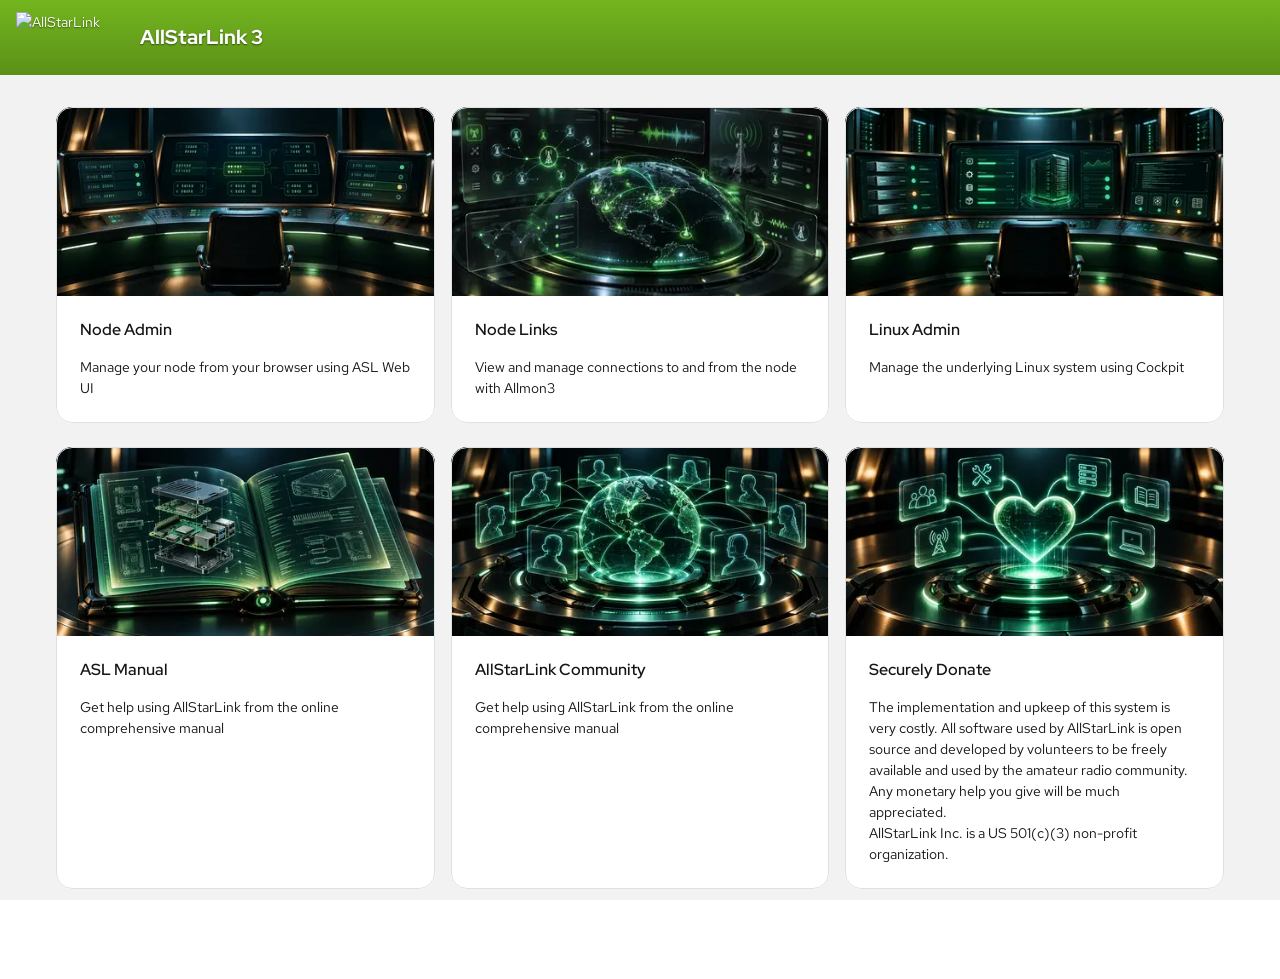
==== src/web/index.html @ 35d58beb "new landing page" ====
<!doctype html>
<html lang="en">
  <head>
    <meta charset="utf-8">
    <meta name="viewport" content="width=device-width, initial-scale=1">
    <meta name="description" content="">
    <meta name="author" content="AllStarLink Inc.">
    <title>AllStarLink Dashboard</title>
    <link href="css/patternfly.css" rel="stylesheet">
    <link href="css/asl.css" rel="stylesheet">
    <link rel="icon" type="image/x-icon" href="img/allstar-logo-small.png">
    <script src="js/theme.js"></script>
  </head>
  <body>
    <header class="asl-masthead">
      <img src="img/allstar-logo-small.png" alt="AllStarLink" width="129" height="60">
      <h1 class="asl-masthead-title">AllStarLink 3</h1>
    </header>

    <main class="asl-main">
      <div class="pf-v6-l-gallery pf-m-gutter asl-gallery">
        <a id="aslwebui-link" href="#ASLWEBUI" class="pf-v6-c-card asl-link-card">
          <img class="asl-card-img" src="img/admin-panel.webp" alt="">
          <div class="pf-v6-c-card__title">
            <h2 class="pf-v6-c-card__title-text">Node Admin</h2>
          </div>
          <div class="pf-v6-c-card__body">Manage your node from your browser using ASL Web UI</div>
        </a>

        <a id="allmon3-link" href="#ALLMON3" class="pf-v6-c-card asl-link-card">
          <img class="asl-card-img" src="img/allmon-panel.webp" alt="">
          <div class="pf-v6-c-card__title">
            <h2 class="pf-v6-c-card__title-text">Node Links</h2>
          </div>
          <div class="pf-v6-c-card__body">View and manage connections to and from the node with Allmon3</div>
        </a>

        <a id="cockpit-link" href="#COCKPIT" target="_blank" class="pf-v6-c-card asl-link-card">
          <img class="asl-card-img" src="img/cockpit-panel.webp" alt="">
          <div class="pf-v6-c-card__title">
            <h2 class="pf-v6-c-card__title-text">Linux Admin</h2>
          </div>
          <div class="pf-v6-c-card__body">Manage the underlying Linux system using Cockpit</div>
        </a>
      </div>

      <div class="pf-v6-l-gallery pf-m-gutter asl-gallery">

        <a href="https://allstarlink.github.io" target="_blank" class="pf-v6-c-card asl-link-card">
          <img class="asl-card-img" src="img/manual-panel.webp" alt="">
          <div class="pf-v6-c-card__title">
            <h2 class="pf-v6-c-card__title-text">ASL Manual</h2>
          </div>
          <div class="pf-v6-c-card__body">Get help using AllStarLink from the online comprehensive manual</div>
        </a>

        <a href="https://community.allstarlink.org" target="_blank" class="pf-v6-c-card asl-link-card">
          <img class="asl-card-img" src="img/community-panel.webp" alt="">
          <div class="pf-v6-c-card__title">
            <h2 class="pf-v6-c-card__title-text">AllStarLink Community</h2>
          </div>
          <div class="pf-v6-c-card__body">Get help using AllStarLink from the online comprehensive manual</div>
        </a>
  
        <a href="https://allstarlink.org/donate/" target="_blank" class="pf-v6-c-card asl-link-card">
          <img class="asl-card-img" src="img/donate-panel.webp" alt="">
          <div class="pf-v6-c-card__title">
            <h2 class="pf-v6-c-card__title-text">Securely Donate</h2>
          </div>
          <div class="pf-v6-c-card__body">
		   <p>The implementation and upkeep of this system is very costly.
              All software used by AllStarLink is open source and developed by volunteers to be freely
              available and used by the amateur radio community. Any monetary help you give will be
              much appreciated.</p>
            <p>AllStarLink Inc. is a US 501(c)(3) non-profit organization.</p>
          </div>
        </a>
 
      </div>
    </main>

    <footer class="asl-footer">
      <p>AllStarLink 3 Appliance - All source code is available under terms
        of various open source licenses including the GPL, AGPLv3, and BSD licenses.</p>
    </footer>

    <script src="js/index.js"></script>
  </body>
</html>
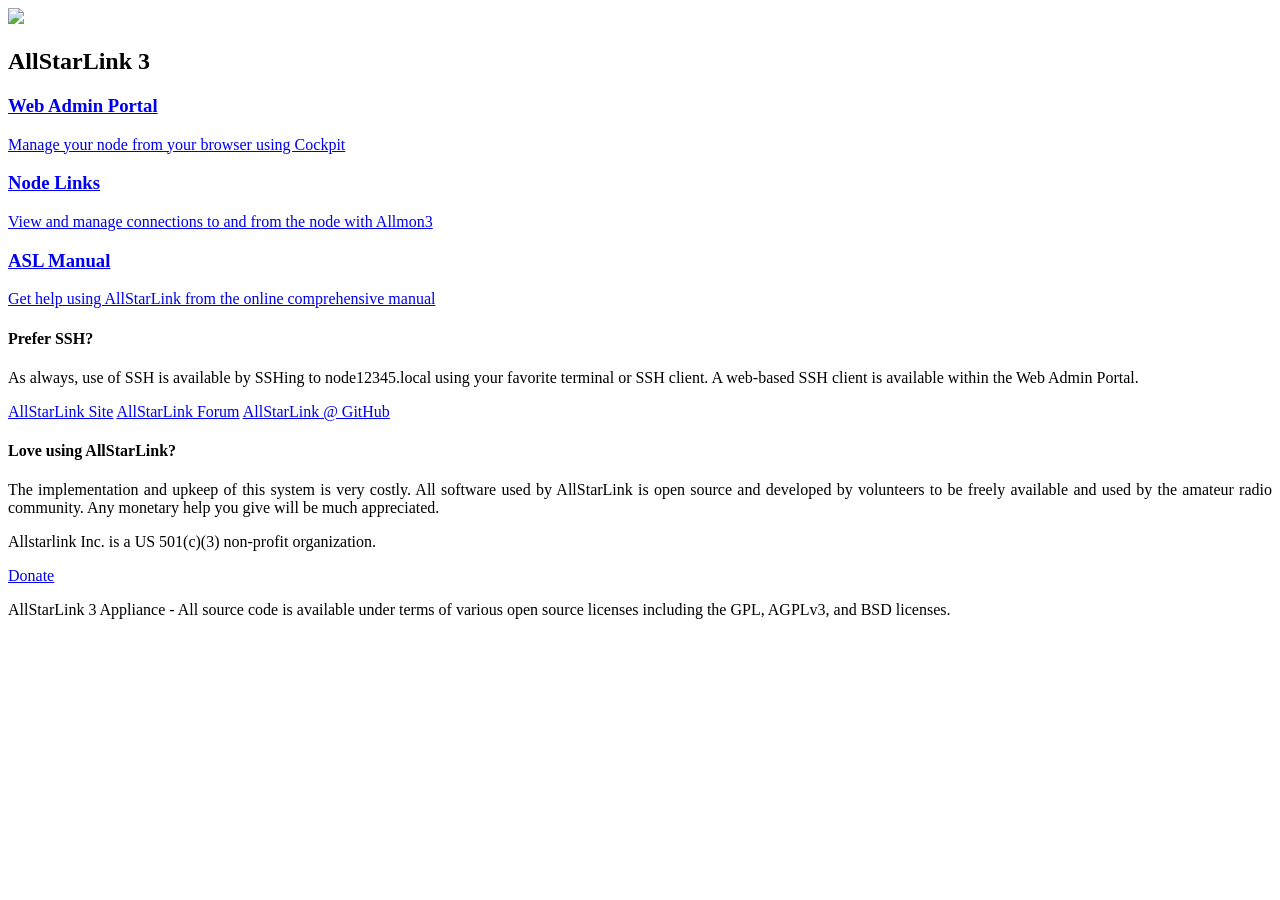
==== commit 451c5d9e: "Donate" ====
--- a/src/web/index.html
+++ b/src/web/index.html
@@ -1,89 +1,103 @@
 <!doctype html>
-<html lang="en">
+<html lang="en" class="h-100" data-bs-theme="auto">
   <head>
     <meta charset="utf-8">
     <meta name="viewport" content="width=device-width, initial-scale=1">
     <meta name="description" content="">
     <meta name="author" content="AllStarLink Inc.">
     <title>AllStarLink Dashboard</title>
-    <link href="css/patternfly.css" rel="stylesheet">
-    <link href="css/asl.css" rel="stylesheet">
+    <link href="css/bootstrap.min.css" rel="stylesheet">
+    <link href="css/cover.css" rel="stylesheet">
     <link rel="icon" type="image/x-icon" href="img/allstar-logo-small.png">
-    <script src="js/theme.js"></script>
   </head>
-  <body>
-    <header class="asl-masthead">
-      <img src="img/allstar-logo-small.png" alt="AllStarLink" width="129" height="60">
-      <h1 class="asl-masthead-title">AllStarLink 3</h1>
+  <body class="h-100 text-center text-bg-dark">
+    <header>
+      <div class="container-fluid text-center py-3">
+        <div class="row justify-content-between">
+          <div class="col-4 header-col-contents"><img src="img/allstar-logo-small.png"></div>
+          <div class="col-4 header-col-contents"><h2>AllStarLink 3</h2></div>
+        </div>
+        
+      </div>
     </header>
-
-    <main class="asl-main">
-      <div class="pf-v6-l-gallery pf-m-gutter asl-gallery">
-        <a id="aslwebui-link" href="#ASLWEBUI" class="pf-v6-c-card asl-link-card">
-          <img class="asl-card-img" src="img/admin-panel.webp" alt="">
-          <div class="pf-v6-c-card__title">
-            <h2 class="pf-v6-c-card__title-text">Node Admin</h2>
+    <main class="px-3">
+      <div class="container px-4 py-5" id="custom-cards">
+        <div class="row row-cols-1 row-cols-lg-3 align-items-stretch g-4 py-5">
+             <!-- Left Card-->
+              <div class="col">
+                <a id="cockpit-link" href="#COCKPIT" class="link-underline link-underline-opacity-0">
+                <div class="card card-cover h-100 overflow-hidden text-bg-dark rounded-4 shadow-lg"
+                    style="background-image: url('img/cockpit.jpg');">
+                  <div class="d-flex flex-column h-100 p-5 pb-3 text-white text-shadow-1">
+                    <h3 class="pt-5 mt-5 mb-4 display-6 lh-1 fw-bold">Web Admin Portal</h3>
+                    Manage your node from your browser using Cockpit
+                  </div>
+                </div>
+                </a>
+              </div>
+      
+              <!-- Center Card-->
+              <div class="col">
+                <a id="allmon3-link" href="#ALLMON3" class="link-underline link-underline-opacity-0">
+                <div class="card card-cover h-100 overflow-hidden text-bg-dark rounded-4 shadow-lg"
+                    style="background-image: url('img/allmon3.jpg');">
+                  <div class="d-flex flex-column h-100 p-5 pb-3 text-white text-shadow-1">
+                    <h3 class="pt-5 mt-5 mb-4 display-6 lh-1 fw-bold">Node Links</h3>
+                    <p>View and manage connections to and from the node with Allmon3</p>
+                  </div>
+                </div>
+                </a>
+              </div>
+              
+              <!-- Right Card -->
+              <div class="col">
+                <a href="https://allstarlink.github.io" class="link-underline link-underline-opacity-0" target="_blank">
+                <div class="card card-cover h-100 overflow-hidden text-bg-dark rounded-4 shadow-lg"
+                  style="background-image: url('img/manual.jpg');">
+                  <div class="d-flex flex-column h-100 p-5 pb-3 text-shadow-1">
+                    <h3 class="pt-5 mt-5 mb-4 display-6 lh-1 fw-bold">ASL Manual</h3>
+                    <p>Get help using AllStarLink from the online comprehensive manual</p>
+                  </div>
+                </div>
+                </a>
+              </div>
+        </div>
+        <div class="row row-cols-1 row-cols-lg-3 align-items-stretch g-4 py-1">
+          <div class="col-4">
+            <h4>Prefer SSH?</h3>
+            <p style="text-align: justify;">As always, use of SSH is available by SSHing to <span id="node-host">node12345.local</span> using your
+            favorite terminal or SSH client. A web-based SSH client is available within
+            the Web Admin Portal.</p>
           </div>
-          <div class="pf-v6-c-card__body">Manage your node from your browser using ASL Web UI</div>
-        </a>
-
-        <a id="allmon3-link" href="#ALLMON3" class="pf-v6-c-card asl-link-card">
-          <img class="asl-card-img" src="img/allmon-panel.webp" alt="">
-          <div class="pf-v6-c-card__title">
-            <h2 class="pf-v6-c-card__title-text">Node Links</h2>
+          <div class="col-4">
+            <div class="d-grid gap-2 mx-auto">
+              <a href="https://allstarlink.org" class="btn btn-light" role="button" target="_blank">AllStarLink Site</a>
+              <a href="https://community.allstarlink.org" class="btn btn-light" role="button" target="_blank">AllStarLink Forum</a>
+              <a href="https://github.com/AllStarLink" class="btn btn-light" role="button" target="_blank">AllStarLink @ GitHub</a>
+            </div>
           </div>
-          <div class="pf-v6-c-card__body">View and manage connections to and from the node with Allmon3</div>
-        </a>
-
-        <a id="cockpit-link" href="#COCKPIT" target="_blank" class="pf-v6-c-card asl-link-card">
-          <img class="asl-card-img" src="img/cockpit-panel.webp" alt="">
-          <div class="pf-v6-c-card__title">
-            <h2 class="pf-v6-c-card__title-text">Linux Admin</h2>
-          </div>
-          <div class="pf-v6-c-card__body">Manage the underlying Linux system using Cockpit</div>
-        </a>
-      </div>
-
-      <div class="pf-v6-l-gallery pf-m-gutter asl-gallery">
-
-        <a href="https://allstarlink.github.io" target="_blank" class="pf-v6-c-card asl-link-card">
-          <img class="asl-card-img" src="img/manual-panel.webp" alt="">
-          <div class="pf-v6-c-card__title">
-            <h2 class="pf-v6-c-card__title-text">ASL Manual</h2>
-          </div>
-          <div class="pf-v6-c-card__body">Get help using AllStarLink from the online comprehensive manual</div>
-        </a>
-
-        <a href="https://community.allstarlink.org" target="_blank" class="pf-v6-c-card asl-link-card">
-          <img class="asl-card-img" src="img/community-panel.webp" alt="">
-          <div class="pf-v6-c-card__title">
-            <h2 class="pf-v6-c-card__title-text">AllStarLink Community</h2>
-          </div>
-          <div class="pf-v6-c-card__body">Get help using AllStarLink from the online comprehensive manual</div>
-        </a>
-  
-        <a href="https://allstarlink.org/donate/" target="_blank" class="pf-v6-c-card asl-link-card">
-          <img class="asl-card-img" src="img/donate-panel.webp" alt="">
-          <div class="pf-v6-c-card__title">
-            <h2 class="pf-v6-c-card__title-text">Securely Donate</h2>
-          </div>
-          <div class="pf-v6-c-card__body">
-		   <p>The implementation and upkeep of this system is very costly.
+          <div class="col-4">
+            <h4>Love using AllStarLink?</h3>
+            <p style="text-align: justify;">The implementation and upkeep of this system is very costly.
               All software used by AllStarLink is open source and developed by volunteers to be freely
               available and used by the amateur radio community. Any monetary help you give will be
               much appreciated.</p>
-            <p>AllStarLink Inc. is a US 501(c)(3) non-profit organization.</p>
+            <p>Allstarlink Inc. is a US 501(c)(3) non-profit organization.</p>
+              <a href="https://donorbox.org/allstarlink-donations?amount=24&default_interval=a&utm_campaign=donate_4&utm_source=asl" target="_blank"
+                class="btn btn-light" role="button">Donate</a>
+            </a>
           </div>
-        </a>
- 
+        </div>
       </div>
     </main>
 
-    <footer class="asl-footer">
-      <p>AllStarLink 3 Appliance - All source code is available under terms
+    <footer class="mt-auto text-white-50">
+      <p>AllStarLink 3 Appliance - All source code is available under terms 
         of various open source licenses including the GPL, AGPLv3, and BSD licenses.</p>
     </footer>
-
-    <script src="js/index.js"></script>
+ 
+     <script src="js/bootstrap.min.js"></script>
+     <script src="js/index.js"></script>
   </body>
 </html>
+
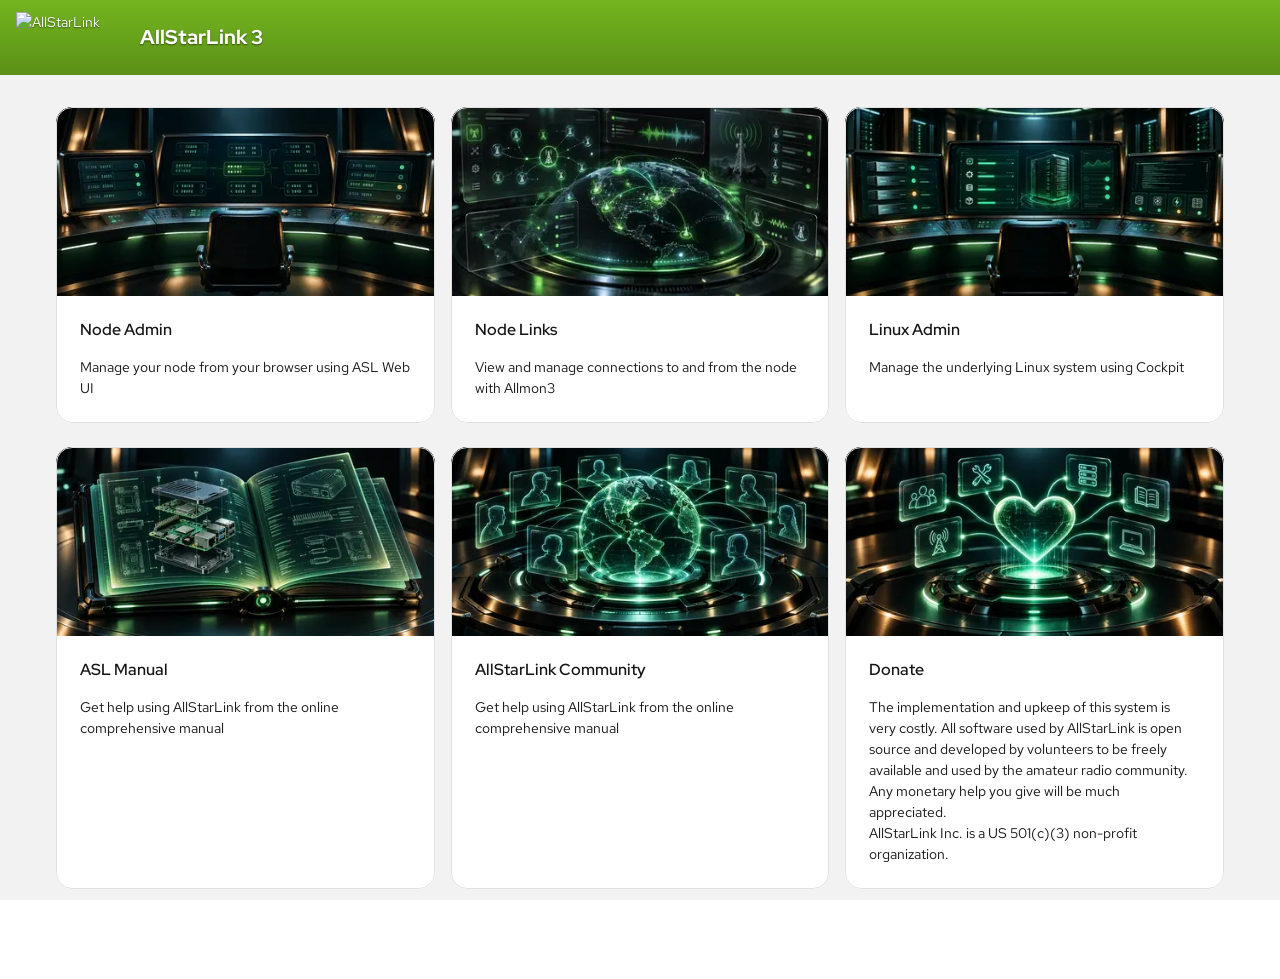
==== commit a2863dd2: "Securely Donate -> Donate" ====
--- a/src/web/index.html
+++ b/src/web/index.html
@@ -1,103 +1,89 @@
 <!doctype html>
-<html lang="en" class="h-100" data-bs-theme="auto">
+<html lang="en">
   <head>
     <meta charset="utf-8">
     <meta name="viewport" content="width=device-width, initial-scale=1">
     <meta name="description" content="">
     <meta name="author" content="AllStarLink Inc.">
     <title>AllStarLink Dashboard</title>
-    <link href="css/bootstrap.min.css" rel="stylesheet">
-    <link href="css/cover.css" rel="stylesheet">
+    <link href="css/patternfly.css" rel="stylesheet">
+    <link href="css/asl.css" rel="stylesheet">
     <link rel="icon" type="image/x-icon" href="img/allstar-logo-small.png">
+    <script src="js/theme.js"></script>
   </head>
-  <body class="h-100 text-center text-bg-dark">
-    <header>
-      <div class="container-fluid text-center py-3">
-        <div class="row justify-content-between">
-          <div class="col-4 header-col-contents"><img src="img/allstar-logo-small.png"></div>
-          <div class="col-4 header-col-contents"><h2>AllStarLink 3</h2></div>
-        </div>
-        
+  <body>
+    <header class="asl-masthead">
+      <img src="img/allstar-logo-small.png" alt="AllStarLink" width="129" height="60">
+      <h1 class="asl-masthead-title">AllStarLink 3</h1>
+    </header>
+
+    <main class="asl-main">
+      <div class="pf-v6-l-gallery pf-m-gutter asl-gallery">
+        <a id="aslwebui-link" href="#ASLWEBUI" class="pf-v6-c-card asl-link-card">
+          <img class="asl-card-img" src="img/admin-panel.webp" alt="">
+          <div class="pf-v6-c-card__title">
+            <h2 class="pf-v6-c-card__title-text">Node Admin</h2>
+          </div>
+          <div class="pf-v6-c-card__body">Manage your node from your browser using ASL Web UI</div>
+        </a>
+
+        <a id="allmon3-link" href="#ALLMON3" class="pf-v6-c-card asl-link-card">
+          <img class="asl-card-img" src="img/allmon-panel.webp" alt="">
+          <div class="pf-v6-c-card__title">
+            <h2 class="pf-v6-c-card__title-text">Node Links</h2>
+          </div>
+          <div class="pf-v6-c-card__body">View and manage connections to and from the node with Allmon3</div>
+        </a>
+
+        <a id="cockpit-link" href="#COCKPIT" target="_blank" class="pf-v6-c-card asl-link-card">
+          <img class="asl-card-img" src="img/cockpit-panel.webp" alt="">
+          <div class="pf-v6-c-card__title">
+            <h2 class="pf-v6-c-card__title-text">Linux Admin</h2>
+          </div>
+          <div class="pf-v6-c-card__body">Manage the underlying Linux system using Cockpit</div>
+        </a>
       </div>
-    </header>
-    <main class="px-3">
-      <div class="container px-4 py-5" id="custom-cards">
-        <div class="row row-cols-1 row-cols-lg-3 align-items-stretch g-4 py-5">
-             <!-- Left Card-->
-              <div class="col">
-                <a id="cockpit-link" href="#COCKPIT" class="link-underline link-underline-opacity-0">
-                <div class="card card-cover h-100 overflow-hidden text-bg-dark rounded-4 shadow-lg"
-                    style="background-image: url('img/cockpit.jpg');">
-                  <div class="d-flex flex-column h-100 p-5 pb-3 text-white text-shadow-1">
-                    <h3 class="pt-5 mt-5 mb-4 display-6 lh-1 fw-bold">Web Admin Portal</h3>
-                    Manage your node from your browser using Cockpit
-                  </div>
-                </div>
-                </a>
-              </div>
-      
-              <!-- Center Card-->
-              <div class="col">
-                <a id="allmon3-link" href="#ALLMON3" class="link-underline link-underline-opacity-0">
-                <div class="card card-cover h-100 overflow-hidden text-bg-dark rounded-4 shadow-lg"
-                    style="background-image: url('img/allmon3.jpg');">
-                  <div class="d-flex flex-column h-100 p-5 pb-3 text-white text-shadow-1">
-                    <h3 class="pt-5 mt-5 mb-4 display-6 lh-1 fw-bold">Node Links</h3>
-                    <p>View and manage connections to and from the node with Allmon3</p>
-                  </div>
-                </div>
-                </a>
-              </div>
-              
-              <!-- Right Card -->
-              <div class="col">
-                <a href="https://allstarlink.github.io" class="link-underline link-underline-opacity-0" target="_blank">
-                <div class="card card-cover h-100 overflow-hidden text-bg-dark rounded-4 shadow-lg"
-                  style="background-image: url('img/manual.jpg');">
-                  <div class="d-flex flex-column h-100 p-5 pb-3 text-shadow-1">
-                    <h3 class="pt-5 mt-5 mb-4 display-6 lh-1 fw-bold">ASL Manual</h3>
-                    <p>Get help using AllStarLink from the online comprehensive manual</p>
-                  </div>
-                </div>
-                </a>
-              </div>
-        </div>
-        <div class="row row-cols-1 row-cols-lg-3 align-items-stretch g-4 py-1">
-          <div class="col-4">
-            <h4>Prefer SSH?</h3>
-            <p style="text-align: justify;">As always, use of SSH is available by SSHing to <span id="node-host">node12345.local</span> using your
-            favorite terminal or SSH client. A web-based SSH client is available within
-            the Web Admin Portal.</p>
+
+      <div class="pf-v6-l-gallery pf-m-gutter asl-gallery">
+
+        <a href="https://allstarlink.github.io" target="_blank" class="pf-v6-c-card asl-link-card">
+          <img class="asl-card-img" src="img/manual-panel.webp" alt="">
+          <div class="pf-v6-c-card__title">
+            <h2 class="pf-v6-c-card__title-text">ASL Manual</h2>
           </div>
-          <div class="col-4">
-            <div class="d-grid gap-2 mx-auto">
-              <a href="https://allstarlink.org" class="btn btn-light" role="button" target="_blank">AllStarLink Site</a>
-              <a href="https://community.allstarlink.org" class="btn btn-light" role="button" target="_blank">AllStarLink Forum</a>
-              <a href="https://github.com/AllStarLink" class="btn btn-light" role="button" target="_blank">AllStarLink @ GitHub</a>
-            </div>
+          <div class="pf-v6-c-card__body">Get help using AllStarLink from the online comprehensive manual</div>
+        </a>
+
+        <a href="https://community.allstarlink.org" target="_blank" class="pf-v6-c-card asl-link-card">
+          <img class="asl-card-img" src="img/community-panel.webp" alt="">
+          <div class="pf-v6-c-card__title">
+            <h2 class="pf-v6-c-card__title-text">AllStarLink Community</h2>
           </div>
-          <div class="col-4">
-            <h4>Love using AllStarLink?</h3>
-            <p style="text-align: justify;">The implementation and upkeep of this system is very costly.
+          <div class="pf-v6-c-card__body">Get help using AllStarLink from the online comprehensive manual</div>
+        </a>
+  
+        <a href="https://allstarlink.org/donate/" target="_blank" class="pf-v6-c-card asl-link-card">
+          <img class="asl-card-img" src="img/donate-panel.webp" alt="">
+          <div class="pf-v6-c-card__title">
+            <h2 class="pf-v6-c-card__title-text">Donate</h2>
+          </div>
+          <div class="pf-v6-c-card__body">
+		   <p>The implementation and upkeep of this system is very costly.
               All software used by AllStarLink is open source and developed by volunteers to be freely
               available and used by the amateur radio community. Any monetary help you give will be
               much appreciated.</p>
-            <p>Allstarlink Inc. is a US 501(c)(3) non-profit organization.</p>
-              <a href="https://donorbox.org/allstarlink-donations?amount=24&default_interval=a&utm_campaign=donate_4&utm_source=asl" target="_blank"
-                class="btn btn-light" role="button">Donate</a>
-            </a>
+            <p>AllStarLink Inc. is a US 501(c)(3) non-profit organization.</p>
           </div>
-        </div>
+        </a>
+ 
       </div>
     </main>
 
-    <footer class="mt-auto text-white-50">
-      <p>AllStarLink 3 Appliance - All source code is available under terms 
+    <footer class="asl-footer">
+      <p>AllStarLink 3 Appliance - All source code is available under terms
         of various open source licenses including the GPL, AGPLv3, and BSD licenses.</p>
     </footer>
- 
-     <script src="js/bootstrap.min.js"></script>
-     <script src="js/index.js"></script>
+
+    <script src="js/index.js"></script>
   </body>
 </html>
-
--- a/src/web/css/patternfly.css
+++ b/src/web/css/patternfly.css
@@ -0,0 +1,5829 @@
+/*
+ * PatternFly 6 (@patternfly/react-core 6.6.2 / @patternfly/react-styles 6.6.1),
+ * the same release asl-web-ui is built with. https://www.patternfly.org/
+ * Copyright 2019 Red Hat, Inc. MIT License.
+ *
+ * Concatenation of dist/styles/base.css and the Card, Button, Content, Title
+ * and Gallery stylesheets. Font URLs point at ../fonts/; the Red Hat Mono and
+ * pficon @font-face rules are dropped because this site doesn't ship them.
+ */
+:where(html,
+body,
+p,
+ol,
+ul,
+li,
+dl,
+dt,
+dd,
+blockquote,
+figure,
+fieldset,
+legend,
+textarea,
+pre,
+iframe,
+hr,
+h1,
+h2,
+h3,
+h4,
+h5,
+h6) {
+  padding: 0;
+  margin: 0;
+}
+
+*,
+*::before,
+*::after {
+  box-sizing: border-box;
+  scrollbar-color: var(--pf-t--global--border--color--default) transparent;
+}
+
+*::-webkit-scrollbar-thumb {
+  background-color: var(--pf-t--global--border--color--default);
+  border-radius: var(--pf-t--global--spacer--xs);
+}
+
+*::-webkit-scrollbar-track {
+  background-color: transparent;
+}
+
+*::-webkit-scrollbar {
+  max-width: var(--pf-t--global--spacer--sm);
+  max-height: var(--pf-t--global--spacer--sm);
+}
+
+:where(html) {
+  background-image: var(--pf-t--global--background--image--default);
+  background-repeat: no-repeat;
+  background-attachment: fixed;
+  background-position: center;
+  background-size: cover;
+}
+
+:where(html,
+body) {
+  height: 100%;
+}
+
+:where(body) {
+  font-family: var(--pf-t--global--font--family--body);
+  font-size: var(--pf-t--global--font--size--body--default);
+  font-weight: var(--pf-t--global--font--weight--body--default);
+  line-height: var(--pf-t--global--font--line-height--body);
+  color: var(--pf-t--global--text--color--regular);
+}
+
+:where(h1,
+h2,
+h3,
+h4,
+h5,
+h6) {
+  font-size: 100%;
+  font-weight: var(--pf-t--global--font--weight--body--default);
+}
+
+:where(ul) {
+  list-style: none;
+}
+
+:where(button,
+input,
+optgroup,
+select,
+textarea) {
+  margin: 0;
+  font-family: inherit;
+  font-size: 100%;
+  line-height: var(--pf-t--global--font--line-height--body);
+  color: var(--pf-t--global--text--color--regular);
+}
+
+:where(img,
+embed,
+iframe,
+object,
+audio,
+video) {
+  max-width: 100%;
+  height: auto;
+}
+
+:where(iframe) {
+  border: 0;
+}
+
+:where(table) {
+  border-spacing: 0;
+  border-collapse: collapse;
+}
+
+:where(td,
+th) {
+  padding: 0;
+  text-align: start;
+}
+
+:where(code,
+pre) {
+  font-family: var(--pf-t--global--font--family--mono);
+}
+
+:where(a) {
+  color: var(--pf-t--global--text--color--link--default);
+  text-decoration-line: var(--pf-t--global--text-decoration--link--line--default);
+  text-decoration-style: var(--pf-t--global--text-decoration--link--style--default);
+  text-decoration-color: var(--pf-t--global--text-decoration--color--default);
+  text-underline-offset: max(var(--pf-t--global--text-decoration--offset--default), 0.28em);
+  transition: ease text-underline-offset 0.3s;
+}
+
+:where(a:hover, a:focus) {
+  color: var(--pf-t--global--text--color--link--hover);
+  text-decoration-line: var(--pf-t--global--text-decoration--link--line--hover);
+  text-decoration-style: var(--pf-t--global--text-decoration--link--style--hover);
+  text-decoration-color: var(--pf-t--global--text-decoration--color--hover);
+  text-underline-offset: max(var(--pf-t--global--text-decoration--offset--hover), 0.33em);
+}
+
+:where(a,
+button) {
+  cursor: pointer;
+}
+
+:where(:root) {
+  color-scheme: light;
+}
+
+:where(.pf-v6-theme-dark) {
+  color-scheme: dark;
+}
+
+.pf-v6-screen-reader {
+  position: fixed;
+  inset-block-start: 0;
+  inset-inline-start: 0;
+  overflow: hidden;
+  white-space: nowrap;
+  border: 0;
+  clip-path: inset(50%);
+}
+
+.pf-v6-screen-reader.pf-m-full-size {
+  width: 100%;
+  height: 100%;
+}
+
+.pf-v6-screen-reader.pf-m-absolute {
+  position: absolute;
+}
+
+.pf-v6-m-tabular-nums {
+  font-variant-numeric: tabular-nums;
+}
+
+.pf-v6-m-legacy-font {
+  --pf-t--global--font--family--body: var(--pf-t--global--font--family--body--legacy);
+  --pf-t--global--font--family--heading: var(--pf-t--global--font--family--heading--legacy);
+  --pf-t--global--font--family--mono: var(--pf-t--global--font--family--mono--legacy);
+  --pf-t--global--font--weight--body: var(--pf-t--global--font--weight--body--legacy);
+  --pf-t--global--font--weight--body--bold: var(--pf-t--global--font--weight--body--bold--legacy);
+  --pf-t--global--font--weight--heading: var(--pf-t--global--font--weight--heading--legacy);
+  --pf-t--global--font--weight--heading--bold: var(--pf-t--global--font--weight--heading--bold--legacy);
+}
+
+.pf-v6-m-dir-rtl {
+  --pf-v6-global--inverse--multiplier: -1;
+  direction: rtl;
+}
+
+.pf-v6-m-dir-ltr {
+  --pf-v6-global--inverse--multiplier: 1;
+  direction: ltr;
+}
+
+:where(.pf-v6-m-dir-rtl, [dir=rtl]) .pf-v6-m-mirror-inline-rtl {
+  scale: -1 1;
+}
+
+.pf-v6-m-no-motion {
+  --pf-t--global--delay--400: 1ms !important;
+  --pf-t--global--delay--300: 1ms !important;
+  --pf-t--global--delay--200: 1ms !important;
+  --pf-t--global--delay--100: 1ms !important;
+  --pf-t--global--duration--600: 1ms !important;
+  --pf-t--global--duration--500: 1ms !important;
+  --pf-t--global--duration--400: 1ms !important;
+  --pf-t--global--duration--300: 1ms !important;
+  --pf-t--global--duration--200: 1ms !important;
+  --pf-t--global--duration--100: 1ms !important;
+  --pf-t--global--duration--50: 1ms !important;
+  --pf-v6-global--thinking-active--Animation--Duration: 0 !important;
+}
+
+.pf-v6-m-ai-indicator {
+  position: relative;
+}
+
+.pf-v6-m-ai-indicator::before {
+  position: absolute;
+  inset: 0;
+  pointer-events: none;
+  content: "";
+  background: linear-gradient(to right, #f56e6e 0%, #876fd4 65%, #5e40be 100%) border-box;
+  border: var(--pf-t--global--border--width--extra-strong) solid transparent;
+  border-radius: inherit;
+  mask: linear-gradient(#000 0 0) padding-box, linear-gradient(#000 0 0);
+  mask-composite: exclude;
+}
+
+@property --pf-v6-global--thinking--BoxShadow--Spread {
+  syntax: "<length>";
+  initial-value: 0;
+  inherits: false;
+}
+
+.pf-v6-m-thinking {
+  box-shadow: 0 0 var(--pf-v6-global--thinking--BoxShadow--Spread) var(--pf-v6-global--thinking--BoxShadow--Color--End-End), 0 0 var(--pf-v6-global--thinking--BoxShadow--Spread) var(--pf-v6-global--thinking--BoxShadow--Color--Start-End), 0 0 var(--pf-v6-global--thinking--BoxShadow--Spread) var(--pf-v6-global--thinking--BoxShadow--Color--End-Start), 0 0 var(--pf-v6-global--thinking--BoxShadow--Spread) var(--pf-v6-global--thinking--BoxShadow--Color--Start-Start);
+  animation: pf-v6-global-thinking var(--pf-v6-global--thinking-active--Animation--Duration) infinite ease-in-out;
+}
+
+.pf-v6-m-thinking.pf-m-inset {
+  box-shadow: inset 0 0 var(--pf-v6-global--thinking--BoxShadow--Spread) var(--pf-v6-global--thinking--BoxShadow--Color--End-End), inset 0 0 var(--pf-v6-global--thinking--BoxShadow--Spread) var(--pf-v6-global--thinking--BoxShadow--Color--Start-End), inset 0 0 var(--pf-v6-global--thinking--BoxShadow--Spread) var(--pf-v6-global--thinking--BoxShadow--Color--End-Start), inset 0 0 var(--pf-v6-global--thinking--BoxShadow--Spread) var(--pf-v6-global--thinking--BoxShadow--Color--Start-Start);
+}
+
+@keyframes pf-v6-global-thinking {
+  50% {
+    --pf-v6-global--thinking--BoxShadow--Spread: var(--pf-v6-global--thinking-active--BoxShadow--Spread);
+  }
+}
+
+:root {
+  --pf-v6-global--danger-jiggle--AnimationDuration--Transform: var(--pf-t--global--motion--duration--fade--default);
+  --pf-v6-global--danger-jiggle--AnimationTimingFunction--Transform: var(--pf-t--global--motion--timing-function--default);
+  --pf-v6-global--thinking--BoxShadow--Spread: 0px;
+  --pf-v6-global--thinking--BoxShadow--Color--Start-Start: oklch(45.9% 0.187 3.815deg);
+  --pf-v6-global--thinking--BoxShadow--Color--Start-End: oklch(50% 0.134 242.749deg);
+  --pf-v6-global--thinking--BoxShadow--Color--End-Start: oklch(45.9% 0.187 3.815deg);
+  --pf-v6-global--thinking--BoxShadow--Color--End-End: oklch(43.2% 0.232 292.759deg);
+  --pf-v6-global--thinking-active--BoxShadow--Spread: 15px;
+  --pf-v6-global--thinking-active--Animation--Duration: 0;
+}
+
+@media screen and (prefers-reduced-motion: no-preference) {
+  :root {
+    --pf-v6-global--thinking-active--Animation--Duration: 2s;
+  }
+}
+
+:root {
+  container-name: pf-v6-contain-viewport pf-v6-contain-table;
+  container-type: inline-size;
+}
+
+@property --pf-v6-global--danger-jiggle--TranslateX {
+  syntax: "<length>";
+  inherits: false;
+  initial-value: 0;
+}
+
+@keyframes pf-v6-global-danger-jiggle-motion {
+  33% {
+    --pf-v6-global--danger-jiggle--TranslateX: -2px;
+  }
+
+  66% {
+    --pf-v6-global--danger-jiggle--TranslateX: 3px;
+  }
+}
+
+@keyframes pf-v6-global-fade-in {
+  from {
+    opacity: 0;
+  }
+
+  to {
+    opacity: 1;
+  }
+}
+
+@keyframes pf-v6-global-fade-out {
+  from {
+    opacity: 1;
+  }
+
+  to {
+    opacity: 0;
+  }
+}
+
+@font-face {
+  font-family: "Red Hat Text";
+  font-style: normal;
+  font-weight: 400 600;
+  src: url("../fonts/RedHatTextVF.woff2") format("woff2-variations");
+  font-display: fallback;
+}
+
+@font-face {
+  font-family: "Red Hat Text";
+  font-style: italic;
+  font-weight: 400 600;
+  src: url("../fonts/RedHatTextVF-Italic.woff2") format("woff2-variations");
+  font-display: fallback;
+}
+
+@font-face {
+  font-family: "Red Hat Display";
+  font-style: normal;
+  font-weight: 600 800;
+  src: url("../fonts/RedHatDisplayVF.woff2") format("woff2-variations");
+  font-display: fallback;
+}
+
+@font-face {
+  font-family: "Red Hat Display";
+  font-style: italic;
+  font-weight: 600 800;
+  src: url("../fonts/RedHatDisplayVF-Italic.woff2") format("woff2-variations");
+  font-display: fallback;
+}
+
+
+.pf-v6-pficon-zone:before,
+.pf-v6-pficon-warning-triangle:before,
+.pf-v6-pficon-volume:before,
+.pf-v6-pficon-virtual-machine:before,
+.pf-v6-pficon-users:before,
+.pf-v6-pficon-user:before,
+.pf-v6-pficon-unplugged:before,
+.pf-v6-pficon-unlocked:before,
+.pf-v6-pficon-unknown:before,
+.pf-v6-pficon-trend-up:before,
+.pf-v6-pficon-trend-down:before,
+.pf-v6-pficon-treeview:before,
+.pf-v6-pficon-topology:before,
+.pf-v6-pficon-thumb-tack:before,
+.pf-v6-pficon-tenant:before,
+.pf-v6-pficon-task:before,
+.pf-v6-pficon-storage-domain:before,
+.pf-v6-pficon-spinner2:before,
+.pf-v6-pficon-spinner:before,
+.pf-v6-pficon-severity-undefined:before,
+.pf-v6-pficon-severity-none:before,
+.pf-v6-pficon-severity-moderate:before,
+.pf-v6-pficon-severity-minor:before,
+.pf-v6-pficon-severity-important:before,
+.pf-v6-pficon-severity-critical:before,
+.pf-v6-pficon-services:before,
+.pf-v6-pficon-service:before,
+.pf-v6-pficon-service-catalog:before,
+.pf-v6-pficon-server:before,
+.pf-v6-pficon-server-group:before,
+.pf-v6-pficon-security:before,
+.pf-v6-pficon-screen:before,
+.pf-v6-pficon-save:before,
+.pf-v6-pficon-running:before,
+.pf-v6-pficon-resources-full:before,
+.pf-v6-pficon-resources-empty:before,
+.pf-v6-pficon-resources-almost-full:before,
+.pf-v6-pficon-resources-almost-empty:before,
+.pf-v6-pficon-resource-pool:before,
+.pf-v6-pficon-repository:before,
+.pf-v6-pficon-replicator:before,
+.pf-v6-pficon-remove2:before,
+.pf-v6-pficon-registry:before,
+.pf-v6-pficon-regions:before,
+.pf-v6-pficon-rebooting:before,
+.pf-v6-pficon-rebalance:before,
+.pf-v6-pficon-project:before,
+.pf-v6-pficon-process-automation:before,
+.pf-v6-pficon-private:before,
+.pf-v6-pficon-print:before,
+.pf-v6-pficon-port:before,
+.pf-v6-pficon-plugged:before,
+.pf-v6-pficon-pficon-vcenter:before,
+.pf-v6-pficon-pficon-template:before,
+.pf-v6-pficon-pficon-sort-common-desc:before,
+.pf-v6-pficon-pficon-sort-common-asc:before,
+.pf-v6-pficon-pficon-satellite:before,
+.pf-v6-pficon-pficon-network-range:before,
+.pf-v6-pficon-pficon-history:before,
+.pf-v6-pficon-pficon-dragdrop:before,
+.pf-v6-pficon-pending:before,
+.pf-v6-pficon-paused:before,
+.pf-v6-pficon-panel-open:before,
+.pf-v6-pficon-panel-close:before,
+.pf-v6-pficon-package:before,
+.pf-v6-pficon-os-image:before,
+.pf-v6-pficon-orders:before,
+.pf-v6-pficon-optimize:before,
+.pf-v6-pficon-openstack:before,
+.pf-v6-pficon-openshift:before,
+.pf-v6-pficon-open-drawer-right:before,
+.pf-v6-pficon-on:before,
+.pf-v6-pficon-on-running:before,
+.pf-v6-pficon-ok:before,
+.pf-v6-pficon-off:before,
+.pf-v6-pficon-not-started:before,
+.pf-v6-pficon-new-process:before,
+.pf-v6-pficon-network:before,
+.pf-v6-pficon-namespaces:before,
+.pf-v6-pficon-multicluster:before,
+.pf-v6-pficon-monitoring:before,
+.pf-v6-pficon-module:before,
+.pf-v6-pficon-migration:before,
+.pf-v6-pficon-middleware:before,
+.pf-v6-pficon-messages:before,
+.pf-v6-pficon-memory:before,
+.pf-v6-pficon-maintenance:before,
+.pf-v6-pficon-locked:before,
+.pf-v6-pficon-key:before,
+.pf-v6-pficon-integration:before,
+.pf-v6-pficon-infrastructure:before,
+.pf-v6-pficon-info:before,
+.pf-v6-pficon-in-progress:before,
+.pf-v6-pficon-import:before,
+.pf-v6-pficon-home:before,
+.pf-v6-pficon-history:before,
+.pf-v6-pficon-help:before,
+.pf-v6-pficon-globe-route:before,
+.pf-v6-pficon-folder-open:before,
+.pf-v6-pficon-folder-close:before,
+.pf-v6-pficon-flavor:before,
+.pf-v6-pficon-filter:before,
+.pf-v6-pficon-export:before,
+.pf-v6-pficon-error-circle-o:before,
+.pf-v6-pficon-equalizer:before,
+.pf-v6-pficon-enterprise:before,
+.pf-v6-pficon-enhancement:before,
+.pf-v6-pficon-edit:before,
+.pf-v6-pficon-domain:before,
+.pf-v6-pficon-disconnected:before,
+.pf-v6-pficon-degraded:before,
+.pf-v6-pficon-data-source:before,
+.pf-v6-pficon-data-sink:before,
+.pf-v6-pficon-data-processor:before,
+.pf-v6-pficon-critical-risk:before,
+.pf-v6-pficon-cpu:before,
+.pf-v6-pficon-container-node:before,
+.pf-v6-pficon-connected:before,
+.pf-v6-pficon-cluster:before,
+.pf-v6-pficon-cloud-tenant:before,
+.pf-v6-pficon-cloud-security:before,
+.pf-v6-pficon-close:before,
+.pf-v6-pficon-chat:before,
+.pf-v6-pficon-catalog:before,
+.pf-v6-pficon-bundle:before,
+.pf-v6-pficon-builder-image:before,
+.pf-v6-pficon-build:before,
+.pf-v6-pficon-blueprint:before,
+.pf-v6-pficon-bell:before,
+.pf-v6-pficon-automation:before,
+.pf-v6-pficon-attention-bell:before,
+.pf-v6-pficon-asleep:before,
+.pf-v6-pficon-arrow:before,
+.pf-v6-pficon-applications:before,
+.pf-v6-pficon-ansible-tower:before,
+.pf-v6-pficon-add-circle-o:before {
+  font-family: "pf-v6-pficon";
+  -webkit-font-smoothing: antialiased;
+  -moz-osx-font-smoothing: grayscale;
+  font-style: normal;
+  font-variant: normal;
+  font-weight: normal;
+  text-decoration-line: none;
+  text-transform: none;
+}
+
+.pf-v6-pficon-add-circle-o:before {
+  content: "\e61b";
+}
+
+.pf-v6-pficon-ansible-tower:before {
+  content: "\e950";
+}
+
+.pf-v6-pficon-applications:before {
+  content: "\e936";
+}
+
+.pf-v6-pficon-arrow:before {
+  content: "\e929";
+}
+
+.pf-v6-pficon-asleep:before {
+  content: "\e92e";
+}
+
+.pf-v6-pficon-attention-bell:before {
+  content: "\e951";
+}
+
+.pf-v6-pficon-automation:before {
+  content: "\e937";
+}
+
+.pf-v6-pficon-bell:before {
+  content: "\e952";
+}
+
+.pf-v6-pficon-blueprint:before {
+  content: "\e915";
+}
+
+.pf-v6-pficon-build:before {
+  content: "\e902";
+}
+
+.pf-v6-pficon-builder-image:before {
+  content: "\e800";
+}
+
+.pf-v6-pficon-bundle:before {
+  content: "\e918";
+}
+
+.pf-v6-pficon-catalog:before {
+  content: "\e953";
+}
+
+.pf-v6-pficon-chat:before {
+  content: "\e954";
+}
+
+.pf-v6-pficon-close:before {
+  content: "\e60b";
+}
+
+.pf-v6-pficon-cloud-security:before {
+  content: "\e903";
+}
+
+.pf-v6-pficon-cloud-tenant:before {
+  content: "\e904";
+}
+
+.pf-v6-pficon-cluster:before {
+  content: "\e620";
+}
+
+.pf-v6-pficon-connected:before {
+  content: "\e938";
+}
+
+.pf-v6-pficon-container-node:before {
+  content: "\e621";
+}
+
+.pf-v6-pficon-cpu:before {
+  content: "\e927";
+}
+
+.pf-v6-pficon-critical-risk:before {
+  content: "\e976";
+}
+
+.pf-v6-pficon-data-processor:before {
+  content: "\e97b";
+}
+
+.pf-v6-pficon-data-sink:before {
+  content: "\e978";
+}
+
+.pf-v6-pficon-data-source:before {
+  content: "\e979";
+}
+
+.pf-v6-pficon-degraded:before {
+  content: "\e91b";
+}
+
+.pf-v6-pficon-disconnected:before {
+  content: "\e955";
+}
+
+.pf-v6-pficon-domain:before {
+  content: "\e919";
+}
+
+.pf-v6-pficon-edit:before {
+  content: "\e60a";
+}
+
+.pf-v6-pficon-enhancement:before {
+  content: "\e93a";
+}
+
+.pf-v6-pficon-enterprise:before {
+  content: "\e906";
+}
+
+.pf-v6-pficon-equalizer:before {
+  content: "\e956";
+}
+
+.pf-v6-pficon-error-circle-o:before {
+  content: "\e926";
+}
+
+.pf-v6-pficon-export:before {
+  content: "\e616";
+}
+
+.pf-v6-pficon-filter:before {
+  content: "\e943";
+}
+
+.pf-v6-pficon-flavor:before {
+  content: "\e957";
+}
+
+.pf-v6-pficon-folder-close:before {
+  content: "\e607";
+}
+
+.pf-v6-pficon-folder-open:before {
+  content: "\e606";
+}
+
+.pf-v6-pficon-globe-route:before {
+  content: "\e958";
+}
+
+.pf-v6-pficon-help:before {
+  content: "\e605";
+}
+
+.pf-v6-pficon-history:before {
+  content: "\e617";
+}
+
+.pf-v6-pficon-home:before {
+  content: "\e618";
+}
+
+.pf-v6-pficon-import:before {
+  content: "\e615";
+}
+
+.pf-v6-pficon-in-progress:before {
+  content: "\e933";
+}
+
+.pf-v6-pficon-info:before {
+  content: "\e92b";
+}
+
+.pf-v6-pficon-infrastructure:before {
+  content: "\e93d";
+}
+
+.pf-v6-pficon-integration:before {
+  content: "\e948";
+}
+
+.pf-v6-pficon-key:before {
+  content: "\e924";
+}
+
+.pf-v6-pficon-locked:before {
+  content: "\e923";
+}
+
+.pf-v6-pficon-maintenance:before {
+  content: "\e932";
+}
+
+.pf-v6-pficon-memory:before {
+  content: "\e908";
+}
+
+.pf-v6-pficon-messages:before {
+  content: "\e603";
+}
+
+.pf-v6-pficon-middleware:before {
+  content: "\e917";
+}
+
+.pf-v6-pficon-migration:before {
+  content: "\e931";
+}
+
+.pf-v6-pficon-module:before {
+  content: "\e959";
+}
+
+.pf-v6-pficon-monitoring:before {
+  content: "\e95a";
+}
+
+.pf-v6-pficon-multicluster:before {
+  content: "\e97c";
+}
+
+.pf-v6-pficon-namespaces:before {
+  content: "\e95b";
+}
+
+.pf-v6-pficon-network:before {
+  content: "\e909";
+}
+
+.pf-v6-pficon-new-process:before {
+  content: "\e95c";
+}
+
+.pf-v6-pficon-not-started:before {
+  content: "\e95d";
+}
+
+.pf-v6-pficon-off:before {
+  content: "\e92d";
+}
+
+.pf-v6-pficon-ok:before {
+  content: "\e602";
+}
+
+.pf-v6-pficon-on-running:before {
+  content: "\e925";
+}
+
+.pf-v6-pficon-on:before {
+  content: "\e92c";
+}
+
+.pf-v6-pficon-open-drawer-right:before {
+  content: "\e977";
+}
+
+.pf-v6-pficon-openshift:before {
+  content: "\e95e";
+}
+
+.pf-v6-pficon-openstack:before {
+  content: "\e95f";
+}
+
+.pf-v6-pficon-optimize:before {
+  content: "\e93e";
+}
+
+.pf-v6-pficon-orders:before {
+  content: "\e93f";
+}
+
+.pf-v6-pficon-os-image:before {
+  content: "\e960";
+}
+
+.pf-v6-pficon-package:before {
+  content: "\e961";
+}
+
+.pf-v6-pficon-panel-close:before {
+  content: "\e962";
+}
+
+.pf-v6-pficon-panel-open:before {
+  content: "\e963";
+}
+
+.pf-v6-pficon-paused:before {
+  content: "\e92f";
+}
+
+.pf-v6-pficon-pending:before {
+  content: "\e964";
+}
+
+.pf-v6-pficon-pficon-dragdrop:before {
+  content: "\e965";
+}
+
+.pf-v6-pficon-pficon-history:before {
+  content: "\e966";
+}
+
+.pf-v6-pficon-pficon-network-range:before {
+  content: "\e967";
+}
+
+.pf-v6-pficon-pficon-satellite:before {
+  content: "\e968";
+}
+
+.pf-v6-pficon-pficon-sort-common-asc:before {
+  content: "\e94e";
+}
+
+.pf-v6-pficon-pficon-sort-common-desc:before {
+  content: "\e94f";
+}
+
+.pf-v6-pficon-pficon-template:before {
+  content: "\e94c";
+}
+
+.pf-v6-pficon-pficon-vcenter:before {
+  content: "\e969";
+}
+
+.pf-v6-pficon-plugged:before {
+  content: "\e96a";
+}
+
+.pf-v6-pficon-port:before {
+  content: "\e96b";
+}
+
+.pf-v6-pficon-print:before {
+  content: "\e612";
+}
+
+.pf-v6-pficon-private:before {
+  content: "\e914";
+}
+
+.pf-v6-pficon-process-automation:before {
+  content: "\e949";
+}
+
+.pf-v6-pficon-project:before {
+  content: "\e96c";
+}
+
+.pf-v6-pficon-rebalance:before {
+  content: "\e91c";
+}
+
+.pf-v6-pficon-rebooting:before {
+  content: "\e96d";
+}
+
+.pf-v6-pficon-regions:before {
+  content: "\e90a";
+}
+
+.pf-v6-pficon-registry:before {
+  content: "\e623";
+}
+
+.pf-v6-pficon-remove2:before {
+  content: "\e96e";
+}
+
+.pf-v6-pficon-replicator:before {
+  content: "\e624";
+}
+
+.pf-v6-pficon-repository:before {
+  content: "\e90b";
+}
+
+.pf-v6-pficon-resource-pool:before {
+  content: "\e90c";
+}
+
+.pf-v6-pficon-resources-almost-empty:before {
+  content: "\e91d";
+}
+
+.pf-v6-pficon-resources-almost-full:before {
+  content: "\e912";
+}
+
+.pf-v6-pficon-resources-empty:before {
+  content: "\e96f";
+}
+
+.pf-v6-pficon-resources-full:before {
+  content: "\e913";
+}
+
+.pf-v6-pficon-running:before {
+  content: "\e970";
+}
+
+.pf-v6-pficon-save:before {
+  content: "\e601";
+}
+
+.pf-v6-pficon-screen:before {
+  content: "\e971";
+}
+
+.pf-v6-pficon-security:before {
+  content: "\e946";
+}
+
+.pf-v6-pficon-server-group:before {
+  content: "\e91a";
+}
+
+.pf-v6-pficon-server:before {
+  content: "\e90d";
+}
+
+.pf-v6-pficon-service-catalog:before {
+  content: "\e972";
+}
+
+.pf-v6-pficon-service:before {
+  content: "\e61e";
+}
+
+.pf-v6-pficon-services:before {
+  content: "\e947";
+}
+
+.pf-v6-pficon-severity-critical:before {
+  content: "\e97e";
+}
+
+.pf-v6-pficon-severity-important:before {
+  content: "\e97f";
+}
+
+.pf-v6-pficon-severity-minor:before {
+  content: "\e980";
+}
+
+.pf-v6-pficon-severity-moderate:before {
+  content: "\e981";
+}
+
+.pf-v6-pficon-severity-none:before {
+  content: "\e982";
+}
+
+.pf-v6-pficon-severity-undefined:before {
+  content: "\e983";
+}
+
+.pf-v6-pficon-spinner:before {
+  content: "\e973";
+}
+
+.pf-v6-pficon-spinner2:before {
+  content: "\e613";
+}
+
+.pf-v6-pficon-storage-domain:before {
+  content: "\e90e";
+}
+
+.pf-v6-pficon-task:before {
+  content: "\e974";
+}
+
+.pf-v6-pficon-tenant:before {
+  content: "\e916";
+}
+
+.pf-v6-pficon-thumb-tack:before {
+  content: "\e920";
+}
+
+.pf-v6-pficon-topology:before {
+  content: "\e608";
+}
+
+.pf-v6-pficon-treeview:before {
+  content: "\e97d";
+}
+
+.pf-v6-pficon-trend-down:before {
+  content: "\e900";
+}
+
+.pf-v6-pficon-trend-up:before {
+  content: "\e901";
+}
+
+.pf-v6-pficon-unknown:before {
+  content: "\e935";
+}
+
+.pf-v6-pficon-unlocked:before {
+  content: "\e922";
+}
+
+.pf-v6-pficon-unplugged:before {
+  content: "\e942";
+}
+
+.pf-v6-pficon-user:before {
+  content: "\e91e";
+}
+
+.pf-v6-pficon-users:before {
+  content: "\e91f";
+}
+
+.pf-v6-pficon-virtual-machine:before {
+  content: "\e90f";
+}
+
+.pf-v6-pficon-volume:before {
+  content: "\e910";
+}
+
+.pf-v6-pficon-warning-triangle:before {
+  content: "\e975";
+}
+
+.pf-v6-pficon-zone:before {
+  content: "\e911";
+}
+
+.pf-v6-svg {
+  width: 1em;
+  height: 1em;
+  vertical-align: -0.125em;
+}
+
+.pf-v6-svg .pf-v6-icon-rh-ui {
+  display: none;
+}
+
+.pf-v6-icon-set-rh-ui .pf-v6-svg .pf-v6-icon-default {
+  display: none;
+}
+
+.pf-v6-icon-set-rh-ui .pf-v6-svg .pf-v6-icon-rh-ui {
+  display: revert;
+}
+
+.pf-v6-icon-rh-standard {
+  width: 3rem;
+  height: 3rem;
+  color: var(--pf-t--global--icon--color--brand--accent--default);
+}
+
+:root {
+  --pf-v6-global--inverse--multiplier: 1;
+  --pf-t--color--black: #000000;
+  --pf-t--color--blue--10: #e0f0ff;
+  --pf-t--color--blue--20: #b9dafc;
+  --pf-t--color--blue--30: #92c5f9;
+  --pf-t--color--blue--40: #4394e5;
+  --pf-t--color--blue--50: #0066cc;
+  --pf-t--color--blue--60: #004d99;
+  --pf-t--color--blue--70: #003366;
+  --pf-t--color--blue--80: #032142;
+  --pf-t--color--gray--10: #f2f2f2;
+  --pf-t--color--gray--20: #e0e0e0;
+  --pf-t--color--gray--30: #c7c7c7;
+  --pf-t--color--gray--40: #a3a3a3;
+  --pf-t--color--gray--45: #8c8c8c;
+  --pf-t--color--gray--50: #707070;
+  --pf-t--color--gray--60: #4d4d4d;
+  --pf-t--color--gray--70: #383838;
+  --pf-t--color--gray--80: #292929;
+  --pf-t--color--gray--90: #1f1f1f;
+  --pf-t--color--gray--95: #151515;
+  --pf-t--color--green--10: #e9f7df;
+  --pf-t--color--green--20: #d1f1bb;
+  --pf-t--color--green--30: #afdc8f;
+  --pf-t--color--green--40: #87bb62;
+  --pf-t--color--green--50: #63993d;
+  --pf-t--color--green--60: #3d7317;
+  --pf-t--color--green--70: #204d00;
+  --pf-t--color--green--80: #183301;
+  --pf-t--color--orange--10: #ffe8cc;
+  --pf-t--color--orange--20: #fccb8f;
+  --pf-t--color--orange--30: #f8ae54;
+  --pf-t--color--orange--40: #f5921b;
+  --pf-t--color--orange--50: #ca6c0f;
+  --pf-t--color--orange--60: #9e4a06;
+  --pf-t--color--orange--70: #732e00;
+  --pf-t--color--orange--80: #4d1f00;
+  --pf-t--color--purple--10: #ece6ff;
+  --pf-t--color--purple--20: #d0c5f4;
+  --pf-t--color--purple--30: #b6a6e9;
+  --pf-t--color--purple--40: #876fd4;
+  --pf-t--color--purple--50: #5e40be;
+  --pf-t--color--purple--60: #3d2785;
+  --pf-t--color--purple--70: #21134d;
+  --pf-t--color--purple--80: #1b0d33;
+  --pf-t--color--red--05: #fef0f0;
+  --pf-t--color--red--10: #fce3e3;
+  --pf-t--color--red--20: #fbc5c5;
+  --pf-t--color--red--30: #f9a8a8;
+  --pf-t--color--red--40: #f56e6e;
+  --pf-t--color--red--50: #ee0000;
+  --pf-t--color--red--60: #a60000;
+  --pf-t--color--red--70: #5f0000;
+  --pf-t--color--red--80: #3f0000;
+  --pf-t--color--red-orange--10: #ffe3d9;
+  --pf-t--color--red-orange--20: #fbbea8;
+  --pf-t--color--red-orange--30: #f89b78;
+  --pf-t--color--red-orange--40: #f4784a;
+  --pf-t--color--red-orange--50: #f0561d;
+  --pf-t--color--red-orange--60: #b1380b;
+  --pf-t--color--red-orange--70: #731f00;
+  --pf-t--color--red-orange--80: #4c1405;
+  --pf-t--color--teal--10: #daf2f2;
+  --pf-t--color--teal--20: #b9e5e5;
+  --pf-t--color--teal--30: #9ad8d8;
+  --pf-t--color--teal--40: #63bdbd;
+  --pf-t--color--teal--50: #37a3a3;
+  --pf-t--color--teal--60: #147878;
+  --pf-t--color--teal--70: #004d4d;
+  --pf-t--color--teal--80: #003333;
+  --pf-t--color--white: #ffffff;
+  --pf-t--color--yellow--10: #fff4cc;
+  --pf-t--color--yellow--20: #ffe072;
+  --pf-t--color--yellow--30: #ffcc17;
+  --pf-t--color--yellow--40: #dca614;
+  --pf-t--color--yellow--50: #b98412;
+  --pf-t--color--yellow--60: #96640f;
+  --pf-t--color--yellow--70: #73480b;
+  --pf-t--color--yellow--80: #54330b;
+  --pf-t--global--background--color--500: rgb(21, 21, 21, 0.4000);
+  --pf-t--global--background--color--600: rgb(199, 199, 199, 0.2500);
+  --pf-t--global--background--color--700: rgb(199, 199, 199, 0.1000);
+  --pf-t--global--background--color--action--plain--default: rgb(255, 255, 255, 0.0000);
+  --pf-t--global--background--filter--glass--blur--primary: initial;
+  --pf-t--global--border--color--high-contrast: rgb(255, 255, 255, 0.0000);
+  --pf-t--global--border--radius--0: 0px;
+  --pf-t--global--border--radius--100: 4px;
+  --pf-t--global--border--radius--200: 6px;
+  --pf-t--global--border--radius--300: 16px;
+  --pf-t--global--border--radius--400: 24px;
+  --pf-t--global--border--radius--500: 999px;
+  --pf-t--global--border--width--100: 1px;
+  --pf-t--global--border--width--200: 2px;
+  --pf-t--global--border--width--300: 3px;
+  --pf-t--global--border--width--400: 4px;
+  --pf-t--global--border--width--action--plain--clicked: 0px;
+  --pf-t--global--border--width--action--plain--default: 0px;
+  --pf-t--global--border--width--action--plain--hover: 0px;
+  --pf-t--global--border--width--high-contrast--extra-strong: 0px;
+  --pf-t--global--border--width--high-contrast--regular: 0px;
+  --pf-t--global--border--width--high-contrast--strong: 0px;
+  --pf-t--global--box-shadow--X--100: -10px;
+  --pf-t--global--box-shadow--X--200: -4px;
+  --pf-t--global--box-shadow--X--300: -2px;
+  --pf-t--global--box-shadow--X--400: 0px;
+  --pf-t--global--box-shadow--X--50: -20px;
+  --pf-t--global--box-shadow--X--500: 2px;
+  --pf-t--global--box-shadow--X--600: 4px;
+  --pf-t--global--box-shadow--X--700: 10px;
+  --pf-t--global--box-shadow--X--800: 20px;
+  --pf-t--global--box-shadow--Y--100: -10px;
+  --pf-t--global--box-shadow--Y--200: -4px;
+  --pf-t--global--box-shadow--Y--300: -1px;
+  --pf-t--global--box-shadow--Y--400: 0px;
+  --pf-t--global--box-shadow--Y--50: -20px;
+  --pf-t--global--box-shadow--Y--500: 1px;
+  --pf-t--global--box-shadow--Y--600: 4px;
+  --pf-t--global--box-shadow--Y--700: 10px;
+  --pf-t--global--box-shadow--Y--800: 20px;
+  --pf-t--global--box-shadow--blur--100: 6px;
+  --pf-t--global--box-shadow--blur--200: 10px;
+  --pf-t--global--box-shadow--blur--300: 20px;
+  --pf-t--global--box-shadow--color--100: rgb(41, 41, 41, 0.1500);
+  --pf-t--global--box-shadow--color--200: rgb(41, 41, 41, 0.2000);
+  --pf-t--global--box-shadow--spread--100: 0px;
+  --pf-t--global--box-shadow--spread--200: -4px;
+  --pf-t--global--box-shadow--spread--300: -8px;
+  --pf-t--global--box-shadow--spread--400: -20px;
+  --pf-t--global--breakpoint--100: 0rem;
+  --pf-t--global--breakpoint--200: 36rem;
+  --pf-t--global--breakpoint--250: 40rem;
+  --pf-t--global--breakpoint--300: 48rem;
+  --pf-t--global--breakpoint--350: 60rem;
+  --pf-t--global--breakpoint--400: 62rem;
+  --pf-t--global--breakpoint--500: 75rem;
+  --pf-t--global--breakpoint--550: 80rem;
+  --pf-t--global--breakpoint--600: 90.625rem;
+  --pf-t--global--color--nonstatus--green--400: #3d7019;
+  --pf-t--global--color--status--success--150: #3d7019;
+  --pf-t--global--delay--100: 0ms;
+  --pf-t--global--delay--200: 50ms;
+  --pf-t--global--delay--300: 100ms;
+  --pf-t--global--delay--400: 7000ms;
+  --pf-t--global--duration--100: 100ms;
+  --pf-t--global--duration--200: 200ms;
+  --pf-t--global--duration--300: 300ms;
+  --pf-t--global--duration--400: 400ms;
+  --pf-t--global--duration--50: 50ms;
+  --pf-t--global--duration--500: 500ms;
+  --pf-t--global--duration--600: 600ms;
+  --pf-t--global--focus-ring--position--inset: -4px;
+  --pf-t--global--focus-ring--position--offset: 2px;
+  --pf-t--global--focus-ring--width--inset: 3px;
+  --pf-t--global--focus-ring--width--offset: 2px;
+  --pf-t--global--font--family--100: "Red Hat Text", "RedHatText", "Noto Sans Arabic", "Noto Sans Hebrew", "Noto Sans JP", "Noto Sans KR", "Noto Sans Malayalam", "Noto Sans SC", "Noto Sans TC", "Noto Sans Thai", Helvetica, Arial, sans-serif;
+  --pf-t--global--font--family--200: "Red Hat Display", "RedHatDisplay", "Noto Sans Arabic", "Noto Sans Hebrew", "Noto Sans JP", "Noto Sans KR", "Noto Sans Malayalam", "Noto Sans SC", "Noto Sans TC", "Noto Sans Thai", Helvetica, Arial, sans-serif;
+  --pf-t--global--font--family--300: "Red Hat Mono", "RedHatMono", "Courier New", Courier, monospace;
+  --pf-t--global--font--line-height--100: 1.3;
+  --pf-t--global--font--line-height--200: 1.5;
+  --pf-t--global--font--size--100: 0.75rem;
+  --pf-t--global--font--size--200: 0.875rem;
+  --pf-t--global--font--size--300: 1rem;
+  --pf-t--global--font--size--400: 1.125rem;
+  --pf-t--global--font--size--500: 1.25rem;
+  --pf-t--global--font--size--600: 1.5rem;
+  --pf-t--global--font--size--700: 1.75rem;
+  --pf-t--global--font--size--800: 2.25rem;
+  --pf-t--global--font--weight--100: 400;
+  --pf-t--global--font--weight--200: 600;
+  --pf-t--global--font--weight--300: 600;
+  --pf-t--global--font--weight--400: 800;
+  --pf-t--global--icon--size--100: 0.75rem;
+  --pf-t--global--icon--size--200: 0.875rem;
+  --pf-t--global--icon--size--250: 1rem;
+  --pf-t--global--icon--size--300: 1.5rem;
+  --pf-t--global--icon--size--400: 3.5rem;
+  --pf-t--global--icon--size--500: 6rem;
+  --pf-t--global--spacer--100: 0.25rem;
+  --pf-t--global--spacer--200: 0.5rem;
+  --pf-t--global--spacer--300: 1rem;
+  --pf-t--global--spacer--400: 1.5rem;
+  --pf-t--global--spacer--500: 2rem;
+  --pf-t--global--spacer--600: 3rem;
+  --pf-t--global--spacer--700: 4rem;
+  --pf-t--global--spacer--800: 5rem;
+  --pf-t--global--text-decoration--line--100: none;
+  --pf-t--global--text-decoration--line--200: underline;
+  --pf-t--global--text-decoration--style--100: solid;
+  --pf-t--global--text-decoration--style--200: dashed;
+  --pf-t--global--timing-function--100: cubic-bezier(.4, 0, .7, .2);
+  --pf-t--global--timing-function--200: cubic-bezier(.4, 0, .2, 1);
+  --pf-t--global--timing-function--300: cubic-bezier(0, 0, .2, 1);
+  --pf-t--global--z-index--100: 100;
+  --pf-t--global--z-index--200: 200;
+  --pf-t--global--z-index--300: 300;
+  --pf-t--global--z-index--400: 400;
+  --pf-t--global--z-index--500: 500;
+  --pf-t--global--z-index--600: 600;
+  --pf-t--global--background--color--100: var(--pf-t--color--white);
+  --pf-t--global--background--color--200: var(--pf-t--color--gray--10);
+  --pf-t--global--background--color--300: var(--pf-t--color--gray--20);
+  --pf-t--global--background--color--400: var(--pf-t--color--gray--80);
+  --pf-t--global--background--color--450: var(--pf-t--color--gray--70);
+  --pf-t--global--background--color--action--plain--clicked: var(--pf-t--global--background--color--600);
+  --pf-t--global--background--color--action--plain--hover: var(--pf-t--global--background--color--600);
+  --pf-t--global--background--color--backdrop--default: var(--pf-t--global--background--color--500);
+  --pf-t--global--background--color--highlight--100: var(--pf-t--color--yellow--30);
+  --pf-t--global--background--color--highlight--200: var(--pf-t--color--yellow--40);
+  --pf-t--global--background--color--loading--skeleton--default: var(--pf-t--global--background--color--600);
+  --pf-t--global--background--color--loading--skeleton--subtle: var(--pf-t--global--background--color--700);
+  --pf-t--global--background--color--striped--row--default: var(--pf-t--global--background--color--700);
+  --pf-t--global--background--color--tertiary--default: var(--pf-t--global--background--color--600);
+  --pf-t--global--border--color--100: var(--pf-t--color--gray--30);
+  --pf-t--global--border--color--200: var(--pf-t--color--gray--40);
+  --pf-t--global--border--color--300: var(--pf-t--color--gray--45);
+  --pf-t--global--border--color--400: var(--pf-t--color--gray--60);
+  --pf-t--global--border--color--50: var(--pf-t--color--gray--20);
+  --pf-t--global--border--radius--large: var(--pf-t--global--border--radius--400);
+  --pf-t--global--border--radius--medium: var(--pf-t--global--border--radius--300);
+  --pf-t--global--border--radius--pill: var(--pf-t--global--border--radius--500);
+  --pf-t--global--border--radius--sharp: var(--pf-t--global--border--radius--0);
+  --pf-t--global--border--radius--small: var(--pf-t--global--border--radius--200);
+  --pf-t--global--border--radius--tiny: var(--pf-t--global--border--radius--100);
+  --pf-t--global--border--width--action--clicked: var(--pf-t--global--border--width--200);
+  --pf-t--global--border--width--action--default: var(--pf-t--global--border--width--100);
+  --pf-t--global--border--width--action--hover: var(--pf-t--global--border--width--200);
+  --pf-t--global--border--width--box--clicked: var(--pf-t--global--border--width--300);
+  --pf-t--global--border--width--box--default: var(--pf-t--global--border--width--100);
+  --pf-t--global--border--width--box--hover: var(--pf-t--global--border--width--200);
+  --pf-t--global--border--width--box--status--default: var(--pf-t--global--border--width--200);
+  --pf-t--global--border--width--box--status--read: var(--pf-t--global--border--width--100);
+  --pf-t--global--border--width--control--clicked: var(--pf-t--global--border--width--200);
+  --pf-t--global--border--width--control--default: var(--pf-t--global--border--width--100);
+  --pf-t--global--border--width--control--hover: var(--pf-t--global--border--width--100);
+  --pf-t--global--border--width--divider--clicked: var(--pf-t--global--border--width--100);
+  --pf-t--global--border--width--divider--default: var(--pf-t--global--border--width--100);
+  --pf-t--global--border--width--divider--hover: var(--pf-t--global--border--width--100);
+  --pf-t--global--border--width--extra-strong: var(--pf-t--global--border--width--300);
+  --pf-t--global--border--width--main--default: var(--pf-t--global--border--width--400);
+  --pf-t--global--border--width--regular: var(--pf-t--global--border--width--100);
+  --pf-t--global--border--width--strong: var(--pf-t--global--border--width--200);
+  --pf-t--global--box-shadow--X--lg--bottom: var(--pf-t--global--box-shadow--X--400);
+  --pf-t--global--box-shadow--X--lg--default: var(--pf-t--global--box-shadow--X--400);
+  --pf-t--global--box-shadow--X--lg--left: var(--pf-t--global--box-shadow--X--50);
+  --pf-t--global--box-shadow--X--lg--right: var(--pf-t--global--box-shadow--X--800);
+  --pf-t--global--box-shadow--X--lg--top: var(--pf-t--global--box-shadow--X--400);
+  --pf-t--global--box-shadow--X--md--bottom: var(--pf-t--global--box-shadow--X--400);
+  --pf-t--global--box-shadow--X--md--default: var(--pf-t--global--box-shadow--X--400);
+  --pf-t--global--box-shadow--X--md--left: var(--pf-t--global--box-shadow--X--100);
+  --pf-t--global--box-shadow--X--md--right: var(--pf-t--global--box-shadow--X--700);
+  --pf-t--global--box-shadow--X--md--top: var(--pf-t--global--box-shadow--X--400);
+  --pf-t--global--box-shadow--X--sm--bottom: var(--pf-t--global--box-shadow--X--400);
+  --pf-t--global--box-shadow--X--sm--default: var(--pf-t--global--box-shadow--X--400);
+  --pf-t--global--box-shadow--X--sm--left: var(--pf-t--global--box-shadow--X--200);
+  --pf-t--global--box-shadow--X--sm--right: var(--pf-t--global--box-shadow--X--600);
+  --pf-t--global--box-shadow--X--sm--top: var(--pf-t--global--box-shadow--X--400);
+  --pf-t--global--box-shadow--Y--lg--bottom: var(--pf-t--global--box-shadow--Y--800);
+  --pf-t--global--box-shadow--Y--lg--default: var(--pf-t--global--box-shadow--Y--700);
+  --pf-t--global--box-shadow--Y--lg--left: var(--pf-t--global--box-shadow--Y--400);
+  --pf-t--global--box-shadow--Y--lg--right: var(--pf-t--global--box-shadow--Y--400);
+  --pf-t--global--box-shadow--Y--lg--top: var(--pf-t--global--box-shadow--Y--50);
+  --pf-t--global--box-shadow--Y--md--bottom: var(--pf-t--global--box-shadow--Y--700);
+  --pf-t--global--box-shadow--Y--md--default: var(--pf-t--global--box-shadow--Y--600);
+  --pf-t--global--box-shadow--Y--md--left: var(--pf-t--global--box-shadow--Y--400);
+  --pf-t--global--box-shadow--Y--md--right: var(--pf-t--global--box-shadow--Y--400);
+  --pf-t--global--box-shadow--Y--md--top: var(--pf-t--global--box-shadow--Y--100);
+  --pf-t--global--box-shadow--Y--sm--bottom: var(--pf-t--global--box-shadow--Y--600);
+  --pf-t--global--box-shadow--Y--sm--default: var(--pf-t--global--box-shadow--Y--500);
+  --pf-t--global--box-shadow--Y--sm--left: var(--pf-t--global--box-shadow--Y--400);
+  --pf-t--global--box-shadow--Y--sm--right: var(--pf-t--global--box-shadow--Y--400);
+  --pf-t--global--box-shadow--Y--sm--top: var(--pf-t--global--box-shadow--Y--200);
+  --pf-t--global--box-shadow--blur--lg: var(--pf-t--global--box-shadow--blur--300);
+  --pf-t--global--box-shadow--blur--md: var(--pf-t--global--box-shadow--blur--200);
+  --pf-t--global--box-shadow--blur--sm: var(--pf-t--global--box-shadow--blur--100);
+  --pf-t--global--box-shadow--color--lg--default: var(--pf-t--global--box-shadow--color--100);
+  --pf-t--global--box-shadow--color--lg--directional: var(--pf-t--global--box-shadow--color--200);
+  --pf-t--global--box-shadow--color--md--default: var(--pf-t--global--box-shadow--color--100);
+  --pf-t--global--box-shadow--color--md--directional: var(--pf-t--global--box-shadow--color--100);
+  --pf-t--global--box-shadow--color--sm--default: var(--pf-t--global--box-shadow--color--100);
+  --pf-t--global--box-shadow--color--sm--directional: var(--pf-t--global--box-shadow--color--200);
+  --pf-t--global--box-shadow--spread--lg--default: var(--pf-t--global--box-shadow--spread--100);
+  --pf-t--global--box-shadow--spread--lg--directional: var(--pf-t--global--box-shadow--spread--400);
+  --pf-t--global--box-shadow--spread--md--default: var(--pf-t--global--box-shadow--spread--100);
+  --pf-t--global--box-shadow--spread--md--directional: var(--pf-t--global--box-shadow--spread--300);
+  --pf-t--global--box-shadow--spread--sm--default: var(--pf-t--global--box-shadow--spread--100);
+  --pf-t--global--box-shadow--spread--sm--directional: var(--pf-t--global--box-shadow--spread--200);
+  --pf-t--global--breakpoint--2xl: var(--pf-t--global--breakpoint--600);
+  --pf-t--global--breakpoint--height--2xl: var(--pf-t--global--breakpoint--550);
+  --pf-t--global--breakpoint--height--lg: var(--pf-t--global--breakpoint--300);
+  --pf-t--global--breakpoint--height--md: var(--pf-t--global--breakpoint--250);
+  --pf-t--global--breakpoint--height--sm: var(--pf-t--global--breakpoint--100);
+  --pf-t--global--breakpoint--height--xl: var(--pf-t--global--breakpoint--350);
+  --pf-t--global--breakpoint--lg: var(--pf-t--global--breakpoint--400);
+  --pf-t--global--breakpoint--md: var(--pf-t--global--breakpoint--300);
+  --pf-t--global--breakpoint--sm: var(--pf-t--global--breakpoint--200);
+  --pf-t--global--breakpoint--xl: var(--pf-t--global--breakpoint--500);
+  --pf-t--global--breakpoint--xs: var(--pf-t--global--breakpoint--100);
+  --pf-t--global--color--brand--100: var(--pf-t--color--blue--40);
+  --pf-t--global--color--brand--200: var(--pf-t--color--blue--50);
+  --pf-t--global--color--brand--300: var(--pf-t--color--blue--60);
+  --pf-t--global--color--brand--400: var(--pf-t--color--blue--70);
+  --pf-t--global--color--brand--500: var(--pf-t--color--blue--80);
+  --pf-t--global--color--brand--accent--100: var(--pf-t--color--red--50);
+  --pf-t--global--color--brand--accent--200: var(--pf-t--color--red--60);
+  --pf-t--global--color--brand--accent--300: var(--pf-t--color--gray--60);
+  --pf-t--global--color--brand--accent--400: var(--pf-t--color--black);
+  --pf-t--global--color--brand--subtle--100: var(--pf-t--color--blue--10);
+  --pf-t--global--color--brand--subtle--200: var(--pf-t--color--blue--20);
+  --pf-t--global--color--brand--subtle--300: var(--pf-t--color--blue--40);
+  --pf-t--global--color--brand--subtle--400: var(--pf-t--color--blue--50);
+  --pf-t--global--color--disabled--100: var(--pf-t--color--gray--30);
+  --pf-t--global--color--disabled--200: var(--pf-t--color--gray--40);
+  --pf-t--global--color--disabled--300: var(--pf-t--color--gray--50);
+  --pf-t--global--color--favorite--100: var(--pf-t--color--yellow--30);
+  --pf-t--global--color--favorite--200: var(--pf-t--color--yellow--40);
+  --pf-t--global--color--favorite--300: var(--pf-t--color--yellow--70);
+  --pf-t--global--color--favorite--400: var(--pf-t--color--yellow--80);
+  --pf-t--global--color--nonstatus--blue--100: var(--pf-t--color--blue--20);
+  --pf-t--global--color--nonstatus--blue--200: var(--pf-t--color--blue--30);
+  --pf-t--global--color--nonstatus--blue--300: var(--pf-t--color--blue--40);
+  --pf-t--global--color--nonstatus--blue--400: var(--pf-t--color--blue--60);
+  --pf-t--global--color--nonstatus--blue--500: var(--pf-t--color--blue--70);
+  --pf-t--global--color--nonstatus--gray--100: var(--pf-t--color--gray--20);
+  --pf-t--global--color--nonstatus--gray--200: var(--pf-t--color--gray--30);
+  --pf-t--global--color--nonstatus--gray--300: var(--pf-t--color--gray--40);
+  --pf-t--global--color--nonstatus--gray--400: var(--pf-t--color--gray--60);
+  --pf-t--global--color--nonstatus--gray--50: var(--pf-t--color--gray--10);
+  --pf-t--global--color--nonstatus--gray--500: var(--pf-t--color--gray--70);
+  --pf-t--global--color--nonstatus--green--100: var(--pf-t--color--green--20);
+  --pf-t--global--color--nonstatus--green--200: var(--pf-t--color--green--30);
+  --pf-t--global--color--nonstatus--green--300: var(--pf-t--color--green--40);
+  --pf-t--global--color--nonstatus--green--500: var(--pf-t--color--green--70);
+  --pf-t--global--color--nonstatus--orange--100: var(--pf-t--color--orange--20);
+  --pf-t--global--color--nonstatus--orange--200: var(--pf-t--color--orange--30);
+  --pf-t--global--color--nonstatus--orange--300: var(--pf-t--color--orange--40);
+  --pf-t--global--color--nonstatus--orange--400: var(--pf-t--color--orange--60);
+  --pf-t--global--color--nonstatus--orange--500: var(--pf-t--color--orange--70);
+  --pf-t--global--color--nonstatus--orangered--100: var(--pf-t--color--red-orange--20);
+  --pf-t--global--color--nonstatus--orangered--200: var(--pf-t--color--red-orange--30);
+  --pf-t--global--color--nonstatus--orangered--300: var(--pf-t--color--red-orange--40);
+  --pf-t--global--color--nonstatus--orangered--400: var(--pf-t--color--red-orange--60);
+  --pf-t--global--color--nonstatus--orangered--500: var(--pf-t--color--red-orange--70);
+  --pf-t--global--color--nonstatus--purple--100: var(--pf-t--color--purple--20);
+  --pf-t--global--color--nonstatus--purple--200: var(--pf-t--color--purple--30);
+  --pf-t--global--color--nonstatus--purple--300: var(--pf-t--color--purple--40);
+  --pf-t--global--color--nonstatus--purple--400: var(--pf-t--color--purple--50);
+  --pf-t--global--color--nonstatus--purple--500: var(--pf-t--color--purple--60);
+  --pf-t--global--color--nonstatus--red--100: var(--pf-t--color--red--20);
+  --pf-t--global--color--nonstatus--red--200: var(--pf-t--color--red--30);
+  --pf-t--global--color--nonstatus--red--300: var(--pf-t--color--red--40);
+  --pf-t--global--color--nonstatus--red--400: var(--pf-t--color--red--60);
+  --pf-t--global--color--nonstatus--red--500: var(--pf-t--color--red--70);
+  --pf-t--global--color--nonstatus--teal--100: var(--pf-t--color--teal--20);
+  --pf-t--global--color--nonstatus--teal--200: var(--pf-t--color--teal--30);
+  --pf-t--global--color--nonstatus--teal--300: var(--pf-t--color--teal--40);
+  --pf-t--global--color--nonstatus--teal--400: var(--pf-t--color--teal--70);
+  --pf-t--global--color--nonstatus--teal--500: var(--pf-t--color--teal--80);
+  --pf-t--global--color--nonstatus--yellow--100: var(--pf-t--color--yellow--20);
+  --pf-t--global--color--nonstatus--yellow--200: var(--pf-t--color--yellow--30);
+  --pf-t--global--color--nonstatus--yellow--300: var(--pf-t--color--yellow--40);
+  --pf-t--global--color--nonstatus--yellow--400: var(--pf-t--color--yellow--70);
+  --pf-t--global--color--nonstatus--yellow--500: var(--pf-t--color--yellow--80);
+  --pf-t--global--color--severity--critical--100: var(--pf-t--color--red-orange--60);
+  --pf-t--global--color--severity--important--100: var(--pf-t--color--orange--50);
+  --pf-t--global--color--severity--important--200: var(--pf-t--color--orange--60);
+  --pf-t--global--color--severity--minor--100: var(--pf-t--color--gray--50);
+  --pf-t--global--color--severity--minor--200: var(--pf-t--color--gray--80);
+  --pf-t--global--color--severity--moderate--100: var(--pf-t--color--yellow--40);
+  --pf-t--global--color--severity--moderate--200: var(--pf-t--color--yellow--70);
+  --pf-t--global--color--severity--none--100: var(--pf-t--color--blue--40);
+  --pf-t--global--color--severity--none--200: var(--pf-t--color--blue--60);
+  --pf-t--global--color--severity--undefined--100: var(--pf-t--color--gray--30);
+  --pf-t--global--color--severity--undefined--200: var(--pf-t--color--gray--60);
+  --pf-t--global--color--status--custom--100: var(--pf-t--color--teal--60);
+  --pf-t--global--color--status--custom--200: var(--pf-t--color--teal--70);
+  --pf-t--global--color--status--custom--300: var(--pf-t--color--teal--80);
+  --pf-t--global--color--status--danger--100: var(--pf-t--color--red-orange--60);
+  --pf-t--global--color--status--danger--200: var(--pf-t--color--red-orange--70);
+  --pf-t--global--color--status--danger--300: var(--pf-t--color--red-orange--70);
+  --pf-t--global--color--status--info--100: var(--pf-t--color--purple--50);
+  --pf-t--global--color--status--info--200: var(--pf-t--color--purple--60);
+  --pf-t--global--color--status--info--300: var(--pf-t--color--purple--70);
+  --pf-t--global--color--status--success--100: var(--pf-t--color--green--60);
+  --pf-t--global--color--status--success--200: var(--pf-t--color--green--70);
+  --pf-t--global--color--status--success--300: var(--pf-t--color--green--80);
+  --pf-t--global--color--status--warning--100: var(--pf-t--color--yellow--30);
+  --pf-t--global--color--status--warning--200: var(--pf-t--color--yellow--40);
+  --pf-t--global--color--status--warning--300: var(--pf-t--color--yellow--50);
+  --pf-t--global--color--status--warning--400: var(--pf-t--color--yellow--60);
+  --pf-t--global--color--status--warning--500: var(--pf-t--color--yellow--70);
+  --pf-t--global--color--status--warning--600: var(--pf-t--color--yellow--80);
+  --pf-t--global--focus-ring--color--100: var(--pf-t--color--blue--50);
+  --pf-t--global--focus-ring--color--200: var(--pf-t--color--blue--60);
+  --pf-t--global--font--family--body: var(--pf-t--global--font--family--100);
+  --pf-t--global--font--family--heading: var(--pf-t--global--font--family--200);
+  --pf-t--global--font--family--mono: var(--pf-t--global--font--family--300);
+  --pf-t--global--font--line-height--body: var(--pf-t--global--font--line-height--200);
+  --pf-t--global--font--line-height--heading: var(--pf-t--global--font--line-height--100);
+  --pf-t--global--font--size--2xl: var(--pf-t--global--font--size--600);
+  --pf-t--global--font--size--3xl: var(--pf-t--global--font--size--700);
+  --pf-t--global--font--size--4xl: var(--pf-t--global--font--size--800);
+  --pf-t--global--font--size--lg: var(--pf-t--global--font--size--400);
+  --pf-t--global--font--size--md: var(--pf-t--global--font--size--300);
+  --pf-t--global--font--size--sm: var(--pf-t--global--font--size--200);
+  --pf-t--global--font--size--xl: var(--pf-t--global--font--size--500);
+  --pf-t--global--font--size--xs: var(--pf-t--global--font--size--100);
+  --pf-t--global--font--weight--body--bold: var(--pf-t--global--font--weight--200);
+  --pf-t--global--font--weight--body--default: var(--pf-t--global--font--weight--100);
+  --pf-t--global--font--weight--heading--bold: var(--pf-t--global--font--weight--400);
+  --pf-t--global--font--weight--heading--default: var(--pf-t--global--font--weight--300);
+  --pf-t--global--icon--color--100: var(--pf-t--color--gray--90);
+  --pf-t--global--icon--color--150: var(--pf-t--color--gray--60);
+  --pf-t--global--icon--color--200: var(--pf-t--color--gray--50);
+  --pf-t--global--icon--color--300: var(--pf-t--color--white);
+  --pf-t--global--icon--size--2xl: var(--pf-t--global--icon--size--400);
+  --pf-t--global--icon--size--3xl: var(--pf-t--global--icon--size--500);
+  --pf-t--global--icon--size--lg: var(--pf-t--global--icon--size--250);
+  --pf-t--global--icon--size--md: var(--pf-t--global--icon--size--200);
+  --pf-t--global--icon--size--sm: var(--pf-t--global--icon--size--100);
+  --pf-t--global--icon--size--xl: var(--pf-t--global--icon--size--300);
+  --pf-t--global--motion--delay--default: var(--pf-t--global--delay--300);
+  --pf-t--global--motion--delay--long: var(--pf-t--global--delay--400);
+  --pf-t--global--motion--delay--none: var(--pf-t--global--delay--100);
+  --pf-t--global--motion--delay--short: var(--pf-t--global--delay--200);
+  --pf-t--global--motion--duration--2xl: var(--pf-t--global--duration--500);
+  --pf-t--global--motion--duration--3xl: var(--pf-t--global--duration--600);
+  --pf-t--global--motion--duration--lg: var(--pf-t--global--duration--300);
+  --pf-t--global--motion--duration--md: var(--pf-t--global--duration--200);
+  --pf-t--global--motion--duration--sm: var(--pf-t--global--duration--100);
+  --pf-t--global--motion--duration--xl: var(--pf-t--global--duration--400);
+  --pf-t--global--motion--duration--xs: var(--pf-t--global--duration--50);
+  --pf-t--global--motion--timing-function--accelerate: var(--pf-t--global--timing-function--100);
+  --pf-t--global--motion--timing-function--decelerate: var(--pf-t--global--timing-function--300);
+  --pf-t--global--motion--timing-function--default: var(--pf-t--global--timing-function--200);
+  --pf-t--global--spacer--2xl: var(--pf-t--global--spacer--600);
+  --pf-t--global--spacer--3xl: var(--pf-t--global--spacer--700);
+  --pf-t--global--spacer--4xl: var(--pf-t--global--spacer--800);
+  --pf-t--global--spacer--lg: var(--pf-t--global--spacer--400);
+  --pf-t--global--spacer--md: var(--pf-t--global--spacer--300);
+  --pf-t--global--spacer--sm: var(--pf-t--global--spacer--200);
+  --pf-t--global--spacer--xl: var(--pf-t--global--spacer--500);
+  --pf-t--global--spacer--xs: var(--pf-t--global--spacer--100);
+  --pf-t--global--text--color--100: var(--pf-t--color--gray--95);
+  --pf-t--global--text--color--200: var(--pf-t--color--gray--60);
+  --pf-t--global--text--color--250: var(--pf-t--color--gray--70);
+  --pf-t--global--text--color--300: var(--pf-t--color--white);
+  --pf-t--global--text--color--400: var(--pf-t--color--red-orange--40);
+  --pf-t--global--text--color--500: var(--pf-t--color--red-orange--70);
+  --pf-t--global--text--color--link--100: var(--pf-t--color--blue--50);
+  --pf-t--global--text--color--link--200: var(--pf-t--color--blue--60);
+  --pf-t--global--text--color--link--250: var(--pf-t--color--blue--70);
+  --pf-t--global--text--color--link--300: var(--pf-t--color--purple--50);
+  --pf-t--global--text--color--link--350: var(--pf-t--color--purple--60);
+  --pf-t--global--text-decoration--editable-text--line--default: var(--pf-t--global--text-decoration--line--200);
+  --pf-t--global--text-decoration--editable-text--line--hover: var(--pf-t--global--text-decoration--line--200);
+  --pf-t--global--text-decoration--editable-text--style--default: var(--pf-t--global--text-decoration--style--200);
+  --pf-t--global--text-decoration--editable-text--style--hover: var(--pf-t--global--text-decoration--style--200);
+  --pf-t--global--text-decoration--help-text--line--default: var(--pf-t--global--text-decoration--line--200);
+  --pf-t--global--text-decoration--help-text--line--hover: var(--pf-t--global--text-decoration--line--200);
+  --pf-t--global--text-decoration--help-text--style--default: var(--pf-t--global--text-decoration--style--200);
+  --pf-t--global--text-decoration--help-text--style--hover: var(--pf-t--global--text-decoration--style--200);
+  --pf-t--global--text-decoration--link--line--default: var(--pf-t--global--text-decoration--line--200);
+  --pf-t--global--text-decoration--link--line--hover: var(--pf-t--global--text-decoration--line--200);
+  --pf-t--global--text-decoration--link--style--default: var(--pf-t--global--text-decoration--style--200);
+  --pf-t--global--text-decoration--link--style--hover: var(--pf-t--global--text-decoration--style--200);
+  --pf-t--global--z-index--2xl: var(--pf-t--global--z-index--600);
+  --pf-t--global--z-index--lg: var(--pf-t--global--z-index--400);
+  --pf-t--global--z-index--md: var(--pf-t--global--z-index--300);
+  --pf-t--global--z-index--sm: var(--pf-t--global--z-index--200);
+  --pf-t--global--z-index--xl: var(--pf-t--global--z-index--500);
+  --pf-t--global--z-index--xs: var(--pf-t--global--z-index--100);
+  --pf-t--global--background--color--action--plain--alt--clicked: var(--pf-t--global--background--color--100);
+  --pf-t--global--background--color--action--plain--alt--hover: var(--pf-t--global--background--color--100);
+  --pf-t--global--background--color--control--read-only: var(--pf-t--global--background--color--200);
+  --pf-t--global--background--color--disabled--default: var(--pf-t--global--color--disabled--100);
+  --pf-t--global--background--color--floating--clicked: var(--pf-t--global--background--color--200);
+  --pf-t--global--background--color--floating--default: var(--pf-t--global--background--color--100);
+  --pf-t--global--background--color--floating--hover: var(--pf-t--global--background--color--200);
+  --pf-t--global--background--color--highlight--clicked: var(--pf-t--global--background--color--highlight--200);
+  --pf-t--global--background--color--highlight--default: var(--pf-t--global--background--color--highlight--100);
+  --pf-t--global--background--color--inverse--clicked: var(--pf-t--global--background--color--450);
+  --pf-t--global--background--color--inverse--default: var(--pf-t--global--background--color--400);
+  --pf-t--global--background--color--inverse--hover: var(--pf-t--global--background--color--450);
+  --pf-t--global--background--color--primary--clicked: var(--pf-t--global--background--color--200);
+  --pf-t--global--background--color--primary--default: var(--pf-t--global--background--color--100);
+  --pf-t--global--background--color--primary--hover: var(--pf-t--global--background--color--200);
+  --pf-t--global--background--color--secondary--clicked: var(--pf-t--global--background--color--300);
+  --pf-t--global--background--color--secondary--default: var(--pf-t--global--background--color--200);
+  --pf-t--global--background--color--secondary--hover: var(--pf-t--global--background--color--300);
+  --pf-t--global--background--color--sticky--default: var(--pf-t--global--background--color--100);
+  --pf-t--global--border--color--brand--subtle--clicked: var(--pf-t--global--color--brand--subtle--300);
+  --pf-t--global--border--color--brand--subtle--default: var(--pf-t--global--color--brand--subtle--200);
+  --pf-t--global--border--color--brand--subtle--hover: var(--pf-t--global--color--brand--subtle--300);
+  --pf-t--global--border--color--clicked: var(--pf-t--global--color--brand--200);
+  --pf-t--global--border--color--control--default: var(--pf-t--global--border--color--300);
+  --pf-t--global--border--color--control--read-only: var(--pf-t--global--border--color--100);
+  --pf-t--global--border--color--default: var(--pf-t--global--border--color--50);
+  --pf-t--global--border--color--disabled: var(--pf-t--global--color--disabled--200);
+  --pf-t--global--border--color--hover: var(--pf-t--global--color--brand--100);
+  --pf-t--global--border--color--nonstatus--blue--clicked: var(--pf-t--global--color--nonstatus--blue--300);
+  --pf-t--global--border--color--nonstatus--blue--default: var(--pf-t--global--color--nonstatus--blue--200);
+  --pf-t--global--border--color--nonstatus--blue--hover: var(--pf-t--global--color--nonstatus--blue--300);
+  --pf-t--global--border--color--nonstatus--gray--clicked: var(--pf-t--global--color--nonstatus--gray--300);
+  --pf-t--global--border--color--nonstatus--gray--default: var(--pf-t--global--color--nonstatus--gray--200);
+  --pf-t--global--border--color--nonstatus--gray--hover: var(--pf-t--global--color--nonstatus--gray--300);
+  --pf-t--global--border--color--nonstatus--green--clicked: var(--pf-t--global--color--nonstatus--green--300);
+  --pf-t--global--border--color--nonstatus--green--default: var(--pf-t--global--color--nonstatus--green--200);
+  --pf-t--global--border--color--nonstatus--green--hover: var(--pf-t--global--color--nonstatus--green--300);
+  --pf-t--global--border--color--nonstatus--orange--clicked: var(--pf-t--global--color--nonstatus--orange--300);
+  --pf-t--global--border--color--nonstatus--orange--default: var(--pf-t--global--color--nonstatus--orange--200);
+  --pf-t--global--border--color--nonstatus--orange--hover: var(--pf-t--global--color--nonstatus--orange--300);
+  --pf-t--global--border--color--nonstatus--orangered--clicked: var(--pf-t--global--color--nonstatus--orangered--300);
+  --pf-t--global--border--color--nonstatus--orangered--default: var(--pf-t--global--color--nonstatus--orangered--200);
+  --pf-t--global--border--color--nonstatus--orangered--hover: var(--pf-t--global--color--nonstatus--orangered--300);
+  --pf-t--global--border--color--nonstatus--purple--clicked: var(--pf-t--global--color--nonstatus--purple--300);
+  --pf-t--global--border--color--nonstatus--purple--default: var(--pf-t--global--color--nonstatus--purple--200);
+  --pf-t--global--border--color--nonstatus--purple--hover: var(--pf-t--global--color--nonstatus--purple--300);
+  --pf-t--global--border--color--nonstatus--red--clicked: var(--pf-t--global--color--nonstatus--red--300);
+  --pf-t--global--border--color--nonstatus--red--default: var(--pf-t--global--color--nonstatus--red--200);
+  --pf-t--global--border--color--nonstatus--red--hover: var(--pf-t--global--color--nonstatus--red--300);
+  --pf-t--global--border--color--nonstatus--teal--clicked: var(--pf-t--global--color--nonstatus--teal--300);
+  --pf-t--global--border--color--nonstatus--teal--default: var(--pf-t--global--color--nonstatus--teal--200);
+  --pf-t--global--border--color--nonstatus--teal--hover: var(--pf-t--global--color--nonstatus--teal--300);
+  --pf-t--global--border--color--nonstatus--yellow--clicked: var(--pf-t--global--color--nonstatus--yellow--300);
+  --pf-t--global--border--color--nonstatus--yellow--default: var(--pf-t--global--color--nonstatus--yellow--200);
+  --pf-t--global--border--color--nonstatus--yellow--hover: var(--pf-t--global--color--nonstatus--yellow--300);
+  --pf-t--global--border--color--on-secondary: var(--pf-t--global--border--color--300);
+  --pf-t--global--border--color--status--warning--clicked: var(--pf-t--global--color--status--warning--300);
+  --pf-t--global--border--color--status--warning--default: var(--pf-t--global--color--status--warning--200);
+  --pf-t--global--border--color--status--warning--hover: var(--pf-t--global--color--status--warning--300);
+  --pf-t--global--border--color--subtle: var(--pf-t--global--border--color--50);
+  --pf-t--global--border--radius--action--default: var(--pf-t--global--border--radius--pill);
+  --pf-t--global--border--radius--action--plain--default: var(--pf-t--global--border--radius--small);
+  --pf-t--global--border--radius--control--default: var(--pf-t--global--border--radius--small);
+  --pf-t--global--border--radius--control--form-element: var(--pf-t--global--border--radius--small);
+  --pf-t--global--border--radius--glass--default: initial;
+  --pf-t--global--border--width--glass--default: initial;
+  --pf-t--global--color--brand--clicked: var(--pf-t--global--color--brand--300);
+  --pf-t--global--color--brand--default: var(--pf-t--global--color--brand--200);
+  --pf-t--global--color--brand--hover: var(--pf-t--global--color--brand--300);
+  --pf-t--global--color--brand--subtle--clicked: var(--pf-t--global--color--brand--subtle--200);
+  --pf-t--global--color--brand--subtle--default: var(--pf-t--global--color--brand--subtle--100);
+  --pf-t--global--color--brand--subtle--hover: var(--pf-t--global--color--brand--subtle--200);
+  --pf-t--global--color--favorite--clicked: var(--pf-t--global--color--favorite--200);
+  --pf-t--global--color--favorite--default: var(--pf-t--global--color--favorite--100);
+  --pf-t--global--color--favorite--hover: var(--pf-t--global--color--favorite--200);
+  --pf-t--global--color--nonstatus--blue--clicked: var(--pf-t--global--color--nonstatus--blue--200);
+  --pf-t--global--color--nonstatus--blue--default: var(--pf-t--global--color--nonstatus--blue--100);
+  --pf-t--global--color--nonstatus--blue--hover: var(--pf-t--global--color--nonstatus--blue--200);
+  --pf-t--global--color--nonstatus--gray--clicked: var(--pf-t--global--color--nonstatus--gray--200);
+  --pf-t--global--color--nonstatus--gray--default: var(--pf-t--global--color--nonstatus--gray--100);
+  --pf-t--global--color--nonstatus--gray--hover: var(--pf-t--global--color--nonstatus--gray--200);
+  --pf-t--global--color--nonstatus--green--clicked: var(--pf-t--global--color--nonstatus--green--200);
+  --pf-t--global--color--nonstatus--green--default: var(--pf-t--global--color--nonstatus--green--100);
+  --pf-t--global--color--nonstatus--green--hover: var(--pf-t--global--color--nonstatus--green--200);
+  --pf-t--global--color--nonstatus--orange--clicked: var(--pf-t--global--color--nonstatus--orange--200);
+  --pf-t--global--color--nonstatus--orange--default: var(--pf-t--global--color--nonstatus--orange--100);
+  --pf-t--global--color--nonstatus--orange--hover: var(--pf-t--global--color--nonstatus--orange--200);
+  --pf-t--global--color--nonstatus--orangered--clicked: var(--pf-t--global--color--nonstatus--orangered--200);
+  --pf-t--global--color--nonstatus--orangered--default: var(--pf-t--global--color--nonstatus--orangered--100);
+  --pf-t--global--color--nonstatus--orangered--hover: var(--pf-t--global--color--nonstatus--orangered--200);
+  --pf-t--global--color--nonstatus--purple--clicked: var(--pf-t--global--color--nonstatus--purple--200);
+  --pf-t--global--color--nonstatus--purple--default: var(--pf-t--global--color--nonstatus--purple--100);
+  --pf-t--global--color--nonstatus--purple--hover: var(--pf-t--global--color--nonstatus--purple--200);
+  --pf-t--global--color--nonstatus--red--clicked: var(--pf-t--global--color--nonstatus--red--200);
+  --pf-t--global--color--nonstatus--red--default: var(--pf-t--global--color--nonstatus--red--100);
+  --pf-t--global--color--nonstatus--red--hover: var(--pf-t--global--color--nonstatus--red--200);
+  --pf-t--global--color--nonstatus--teal--clicked: var(--pf-t--global--color--nonstatus--teal--200);
+  --pf-t--global--color--nonstatus--teal--default: var(--pf-t--global--color--nonstatus--teal--100);
+  --pf-t--global--color--nonstatus--teal--hover: var(--pf-t--global--color--nonstatus--teal--200);
+  --pf-t--global--color--nonstatus--yellow--clicked: var(--pf-t--global--color--nonstatus--yellow--200);
+  --pf-t--global--color--nonstatus--yellow--default: var(--pf-t--global--color--nonstatus--yellow--100);
+  --pf-t--global--color--nonstatus--yellow--hover: var(--pf-t--global--color--nonstatus--yellow--200);
+  --pf-t--global--color--status--custom--clicked: var(--pf-t--global--color--status--custom--200);
+  --pf-t--global--color--status--custom--default: var(--pf-t--global--color--status--custom--100);
+  --pf-t--global--color--status--custom--hover: var(--pf-t--global--color--status--custom--200);
+  --pf-t--global--color--status--danger--clicked: var(--pf-t--global--color--status--danger--200);
+  --pf-t--global--color--status--danger--default: var(--pf-t--global--color--status--danger--100);
+  --pf-t--global--color--status--danger--hover: var(--pf-t--global--color--status--danger--200);
+  --pf-t--global--color--status--info--clicked: var(--pf-t--global--color--status--info--200);
+  --pf-t--global--color--status--info--default: var(--pf-t--global--color--status--info--100);
+  --pf-t--global--color--status--info--hover: var(--pf-t--global--color--status--info--200);
+  --pf-t--global--color--status--success--clicked: var(--pf-t--global--color--status--success--200);
+  --pf-t--global--color--status--success--default: var(--pf-t--global--color--status--success--100);
+  --pf-t--global--color--status--success--hover: var(--pf-t--global--color--status--success--200);
+  --pf-t--global--color--status--warning--clicked: var(--pf-t--global--color--status--warning--200);
+  --pf-t--global--color--status--warning--default: var(--pf-t--global--color--status--warning--100);
+  --pf-t--global--color--status--warning--hover: var(--pf-t--global--color--status--warning--200);
+  --pf-t--global--focus-ring--color--default: var(--pf-t--global--focus-ring--color--100);
+  --pf-t--global--font--size--body--default: var(--pf-t--global--font--size--sm);
+  --pf-t--global--font--size--body--lg: var(--pf-t--global--font--size--md);
+  --pf-t--global--font--size--body--sm: var(--pf-t--global--font--size--xs);
+  --pf-t--global--font--size--heading--h1: var(--pf-t--global--font--size--2xl);
+  --pf-t--global--font--size--heading--h2: var(--pf-t--global--font--size--xl);
+  --pf-t--global--font--size--heading--h3: var(--pf-t--global--font--size--lg);
+  --pf-t--global--font--size--heading--h4: var(--pf-t--global--font--size--md);
+  --pf-t--global--font--size--heading--h5: var(--pf-t--global--font--size--md);
+  --pf-t--global--font--size--heading--h6: var(--pf-t--global--font--size--md);
+  --pf-t--global--icon--color--disabled: var(--pf-t--global--color--disabled--200);
+  --pf-t--global--icon--color--inverse: var(--pf-t--global--icon--color--300);
+  --pf-t--global--icon--color--on-disabled: var(--pf-t--global--color--disabled--300);
+  --pf-t--global--icon--color--regular: var(--pf-t--global--icon--color--100);
+  --pf-t--global--icon--color--severity--critical--default: var(--pf-t--global--color--severity--critical--100);
+  --pf-t--global--icon--color--severity--important--default: var(--pf-t--global--color--severity--important--100);
+  --pf-t--global--icon--color--severity--minor--default: var(--pf-t--global--color--severity--minor--100);
+  --pf-t--global--icon--color--severity--moderate--default: var(--pf-t--global--color--severity--moderate--100);
+  --pf-t--global--icon--color--severity--none--default: var(--pf-t--global--color--severity--none--100);
+  --pf-t--global--icon--color--severity--undefined--default: var(--pf-t--global--color--severity--undefined--100);
+  --pf-t--global--icon--color--status--warning--clicked: var(--pf-t--global--color--status--warning--300);
+  --pf-t--global--icon--color--status--warning--default: var(--pf-t--global--color--status--warning--200);
+  --pf-t--global--icon--color--status--warning--hover: var(--pf-t--global--color--status--warning--300);
+  --pf-t--global--icon--color--subtle: var(--pf-t--global--icon--color--200);
+  --pf-t--global--icon--size--font--2xl: var(--pf-t--global--font--size--2xl);
+  --pf-t--global--icon--size--font--3xl: var(--pf-t--global--font--size--3xl);
+  --pf-t--global--icon--size--font--4xl: var(--pf-t--global--font--size--4xl);
+  --pf-t--global--icon--size--font--lg: var(--pf-t--global--font--size--lg);
+  --pf-t--global--icon--size--font--md: var(--pf-t--global--font--size--md);
+  --pf-t--global--icon--size--font--sm: var(--pf-t--global--font--size--sm);
+  --pf-t--global--icon--size--font--xl: var(--pf-t--global--font--size--xl);
+  --pf-t--global--icon--size--font--xs: var(--pf-t--global--font--size--xs);
+  --pf-t--global--motion--duration--fade--default: var(--pf-t--global--motion--duration--md);
+  --pf-t--global--motion--duration--fade--long: var(--pf-t--global--motion--duration--lg);
+  --pf-t--global--motion--duration--fade--short: var(--pf-t--global--motion--duration--sm);
+  --pf-t--global--motion--duration--icon--default: var(--pf-t--global--motion--duration--sm);
+  --pf-t--global--motion--duration--icon--long: var(--pf-t--global--motion--duration--md);
+  --pf-t--global--motion--duration--icon--short: var(--pf-t--global--motion--duration--xs);
+  --pf-t--global--motion--duration--slide-in--default: var(--pf-t--global--motion--duration--xl);
+  --pf-t--global--motion--duration--slide-in--long: var(--pf-t--global--motion--duration--2xl);
+  --pf-t--global--motion--duration--slide-in--short: var(--pf-t--global--motion--duration--lg);
+  --pf-t--global--motion--duration--slide-out--default: var(--pf-t--global--motion--duration--xl);
+  --pf-t--global--motion--duration--slide-out--long: var(--pf-t--global--motion--duration--2xl);
+  --pf-t--global--motion--duration--slide-out--short: var(--pf-t--global--motion--duration--lg);
+  --pf-t--global--spacer--action--horizontal--compact: var(--pf-t--global--spacer--md);
+  --pf-t--global--spacer--action--horizontal--default: var(--pf-t--global--spacer--lg);
+  --pf-t--global--spacer--action--horizontal--plain--compact: var(--pf-t--global--spacer--xs);
+  --pf-t--global--spacer--action--horizontal--plain--default: var(--pf-t--global--spacer--sm);
+  --pf-t--global--spacer--action--horizontal--spacious: var(--pf-t--global--spacer--xl);
+  --pf-t--global--spacer--control--horizontal--compact: var(--pf-t--global--spacer--sm);
+  --pf-t--global--spacer--control--horizontal--default: var(--pf-t--global--spacer--md);
+  --pf-t--global--spacer--control--horizontal--plain: var(--pf-t--global--spacer--sm);
+  --pf-t--global--spacer--control--horizontal--spacious: var(--pf-t--global--spacer--lg);
+  --pf-t--global--spacer--control--vertical--compact: var(--pf-t--global--spacer--xs);
+  --pf-t--global--spacer--control--vertical--default: var(--pf-t--global--spacer--sm);
+  --pf-t--global--spacer--control--vertical--plain: var(--pf-t--global--spacer--sm);
+  --pf-t--global--spacer--control--vertical--spacious: var(--pf-t--global--spacer--md);
+  --pf-t--global--spacer--gap--action-to-action--default: var(--pf-t--global--spacer--md);
+  --pf-t--global--spacer--gap--action-to-action--plain: var(--pf-t--global--spacer--xs);
+  --pf-t--global--spacer--gap--control-to-control--default: var(--pf-t--global--spacer--xs);
+  --pf-t--global--spacer--gap--group--horizontal: var(--pf-t--global--spacer--md);
+  --pf-t--global--spacer--gap--group--vertical: var(--pf-t--global--spacer--sm);
+  --pf-t--global--spacer--gap--group-to-group--horizontal--compact: var(--pf-t--global--spacer--sm);
+  --pf-t--global--spacer--gap--group-to-group--horizontal--default: var(--pf-t--global--spacer--2xl);
+  --pf-t--global--spacer--gap--group-to-group--vertical--compact: var(--pf-t--global--spacer--md);
+  --pf-t--global--spacer--gap--group-to-group--vertical--default: var(--pf-t--global--spacer--lg);
+  --pf-t--global--spacer--gap--text-to-element--compact: var(--pf-t--global--spacer--xs);
+  --pf-t--global--spacer--gap--text-to-element--default: var(--pf-t--global--spacer--sm);
+  --pf-t--global--spacer--gutter--default: var(--pf-t--global--spacer--md);
+  --pf-t--global--spacer--inset--page-chrome: var(--pf-t--global--spacer--lg);
+  --pf-t--global--text--color--disabled: var(--pf-t--global--color--disabled--200);
+  --pf-t--global--text--color--inverse: var(--pf-t--global--text--color--300);
+  --pf-t--global--text--color--link--default: var(--pf-t--global--text--color--link--100);
+  --pf-t--global--text--color--link--hover: var(--pf-t--global--text--color--link--200);
+  --pf-t--global--text--color--link--visited: var(--pf-t--global--text--color--link--300);
+  --pf-t--global--text--color--on-disabled: var(--pf-t--global--color--disabled--300);
+  --pf-t--global--text--color--on-highlight: var(--pf-t--global--text--color--100);
+  --pf-t--global--text--color--regular: var(--pf-t--global--text--color--100);
+  --pf-t--global--text--color--required: var(--pf-t--global--text--color--400);
+  --pf-t--global--text--color--status--warning--clicked: var(--pf-t--global--color--status--warning--300);
+  --pf-t--global--text--color--status--warning--default: var(--pf-t--global--color--status--warning--200);
+  --pf-t--global--text--color--status--warning--hover: var(--pf-t--global--color--status--warning--300);
+  --pf-t--global--text--color--subtle: var(--pf-t--global--text--color--200);
+  --pf-t--global--text-decoration--color--default: var(--pf-t--global--border--color--300);
+  --pf-t--global--text-decoration--offset--default: var(--pf-t--global--spacer--xs);
+  --pf-t--global--text-decoration--width--default: var(--pf-t--global--border--width--regular);
+  --pf-t--global--text-decoration--width--hover: var(--pf-t--global--border--width--regular);
+  --pf-t--global--background--color--control--default: var(--pf-t--global--background--color--primary--default);
+  --pf-t--global--background--color--floating--secondary--default: var(--pf-t--global--background--color--secondary--default);
+  --pf-t--global--background--color--glass--primary--default: initial;
+  --pf-t--global--border--color--alt: var(--pf-t--global--background--color--primary--default);
+  --pf-t--global--border--color--brand--clicked: var(--pf-t--global--color--brand--clicked);
+  --pf-t--global--border--color--brand--default: var(--pf-t--global--color--brand--default);
+  --pf-t--global--border--color--brand--hover: var(--pf-t--global--color--brand--hover);
+  --pf-t--global--border--color--glass--default: initial;
+  --pf-t--global--border--color--main--default: var(--pf-t--global--background--color--primary--default);
+  --pf-t--global--border--color--status--custom--clicked: var(--pf-t--global--color--status--custom--clicked);
+  --pf-t--global--border--color--status--custom--default: var(--pf-t--global--color--status--custom--default);
+  --pf-t--global--border--color--status--custom--hover: var(--pf-t--global--color--status--custom--hover);
+  --pf-t--global--border--color--status--danger--clicked: var(--pf-t--global--color--status--danger--clicked);
+  --pf-t--global--border--color--status--danger--default: var(--pf-t--global--color--status--danger--default);
+  --pf-t--global--border--color--status--danger--hover: var(--pf-t--global--color--status--danger--hover);
+  --pf-t--global--border--color--status--info--clicked: var(--pf-t--global--color--status--info--clicked);
+  --pf-t--global--border--color--status--info--default: var(--pf-t--global--color--status--info--default);
+  --pf-t--global--border--color--status--info--hover: var(--pf-t--global--color--status--info--hover);
+  --pf-t--global--border--color--status--success--clicked: var(--pf-t--global--color--status--success--clicked);
+  --pf-t--global--border--color--status--success--default: var(--pf-t--global--color--status--success--default);
+  --pf-t--global--border--color--status--success--hover: var(--pf-t--global--color--status--success--hover);
+  --pf-t--global--color--brand--accent--clicked: var(--pf-t--global--color--brand--clicked);
+  --pf-t--global--color--brand--accent--default: var(--pf-t--global--color--brand--default);
+  --pf-t--global--color--brand--accent--hover: var(--pf-t--global--color--brand--hover);
+  --pf-t--global--color--status--read--on-primary: var(--pf-t--global--background--color--secondary--default);
+  --pf-t--global--color--status--unread--attention--clicked: var(--pf-t--global--color--status--danger--clicked);
+  --pf-t--global--color--status--unread--attention--default: var(--pf-t--global--color--status--danger--default);
+  --pf-t--global--color--status--unread--attention--hover: var(--pf-t--global--color--status--danger--hover);
+  --pf-t--global--color--status--unread--clicked: var(--pf-t--global--color--brand--clicked);
+  --pf-t--global--color--status--unread--default: var(--pf-t--global--color--brand--default);
+  --pf-t--global--color--status--unread--hover: var(--pf-t--global--color--brand--hover);
+  --pf-t--global--icon--color--brand--clicked: var(--pf-t--global--color--brand--clicked);
+  --pf-t--global--icon--color--brand--default: var(--pf-t--global--color--brand--default);
+  --pf-t--global--icon--color--brand--hover: var(--pf-t--global--color--brand--hover);
+  --pf-t--global--icon--color--favorite--clicked: var(--pf-t--global--color--favorite--clicked);
+  --pf-t--global--icon--color--favorite--default: var(--pf-t--global--color--favorite--default);
+  --pf-t--global--icon--color--favorite--hover: var(--pf-t--global--color--favorite--hover);
+  --pf-t--global--icon--color--nonstatus--on-blue--clicked: var(--pf-t--global--icon--color--regular);
+  --pf-t--global--icon--color--nonstatus--on-blue--default: var(--pf-t--global--icon--color--regular);
+  --pf-t--global--icon--color--nonstatus--on-blue--hover: var(--pf-t--global--icon--color--regular);
+  --pf-t--global--icon--color--nonstatus--on-gray--clicked: var(--pf-t--global--icon--color--regular);
+  --pf-t--global--icon--color--nonstatus--on-gray--default: var(--pf-t--global--icon--color--regular);
+  --pf-t--global--icon--color--nonstatus--on-gray--hover: var(--pf-t--global--icon--color--regular);
+  --pf-t--global--icon--color--nonstatus--on-green--clicked: var(--pf-t--global--icon--color--regular);
+  --pf-t--global--icon--color--nonstatus--on-green--default: var(--pf-t--global--icon--color--regular);
+  --pf-t--global--icon--color--nonstatus--on-green--hover: var(--pf-t--global--icon--color--regular);
+  --pf-t--global--icon--color--nonstatus--on-orange--clicked: var(--pf-t--global--icon--color--regular);
+  --pf-t--global--icon--color--nonstatus--on-orange--default: var(--pf-t--global--icon--color--regular);
+  --pf-t--global--icon--color--nonstatus--on-orange--hover: var(--pf-t--global--icon--color--regular);
+  --pf-t--global--icon--color--nonstatus--on-orangered--clicked: var(--pf-t--global--icon--color--regular);
+  --pf-t--global--icon--color--nonstatus--on-orangered--default: var(--pf-t--global--icon--color--regular);
+  --pf-t--global--icon--color--nonstatus--on-orangered--hover: var(--pf-t--global--icon--color--regular);
+  --pf-t--global--icon--color--nonstatus--on-purple--clicked: var(--pf-t--global--icon--color--regular);
+  --pf-t--global--icon--color--nonstatus--on-purple--default: var(--pf-t--global--icon--color--regular);
+  --pf-t--global--icon--color--nonstatus--on-purple--hover: var(--pf-t--global--icon--color--regular);
+  --pf-t--global--icon--color--nonstatus--on-red--clicked: var(--pf-t--global--icon--color--regular);
+  --pf-t--global--icon--color--nonstatus--on-red--default: var(--pf-t--global--icon--color--regular);
+  --pf-t--global--icon--color--nonstatus--on-red--hover: var(--pf-t--global--icon--color--regular);
+  --pf-t--global--icon--color--nonstatus--on-teal--clicked: var(--pf-t--global--icon--color--regular);
+  --pf-t--global--icon--color--nonstatus--on-teal--default: var(--pf-t--global--icon--color--regular);
+  --pf-t--global--icon--color--nonstatus--on-teal--hover: var(--pf-t--global--icon--color--regular);
+  --pf-t--global--icon--color--nonstatus--on-yellow--clicked: var(--pf-t--global--icon--color--regular);
+  --pf-t--global--icon--color--nonstatus--on-yellow--default: var(--pf-t--global--icon--color--regular);
+  --pf-t--global--icon--color--nonstatus--on-yellow--hover: var(--pf-t--global--icon--color--regular);
+  --pf-t--global--icon--color--on-brand--accent--clicked: var(--pf-t--global--icon--color--inverse);
+  --pf-t--global--icon--color--on-brand--accent--default: var(--pf-t--global--icon--color--inverse);
+  --pf-t--global--icon--color--on-brand--accent--hover: var(--pf-t--global--icon--color--inverse);
+  --pf-t--global--icon--color--on-brand--clicked: var(--pf-t--global--icon--color--inverse);
+  --pf-t--global--icon--color--on-brand--default: var(--pf-t--global--icon--color--inverse);
+  --pf-t--global--icon--color--on-brand--hover: var(--pf-t--global--icon--color--inverse);
+  --pf-t--global--icon--color--on-brand--subtle--clicked: var(--pf-t--global--icon--color--regular);
+  --pf-t--global--icon--color--on-brand--subtle--default: var(--pf-t--global--icon--color--regular);
+  --pf-t--global--icon--color--on-brand--subtle--hover: var(--pf-t--global--icon--color--regular);
+  --pf-t--global--icon--color--status--custom--clicked: var(--pf-t--global--color--status--custom--clicked);
+  --pf-t--global--icon--color--status--custom--default: var(--pf-t--global--color--status--custom--default);
+  --pf-t--global--icon--color--status--custom--hover: var(--pf-t--global--color--status--custom--hover);
+  --pf-t--global--icon--color--status--danger--clicked: var(--pf-t--global--color--status--danger--clicked);
+  --pf-t--global--icon--color--status--danger--default: var(--pf-t--global--color--status--danger--default);
+  --pf-t--global--icon--color--status--danger--hover: var(--pf-t--global--color--status--danger--hover);
+  --pf-t--global--icon--color--status--info--clicked: var(--pf-t--global--color--status--info--clicked);
+  --pf-t--global--icon--color--status--info--default: var(--pf-t--global--color--status--info--default);
+  --pf-t--global--icon--color--status--info--hover: var(--pf-t--global--color--status--info--hover);
+  --pf-t--global--icon--color--status--on-custom--clicked: var(--pf-t--global--icon--color--inverse);
+  --pf-t--global--icon--color--status--on-custom--default: var(--pf-t--global--icon--color--inverse);
+  --pf-t--global--icon--color--status--on-custom--hover: var(--pf-t--global--icon--color--inverse);
+  --pf-t--global--icon--color--status--on-danger--clicked: var(--pf-t--global--icon--color--inverse);
+  --pf-t--global--icon--color--status--on-danger--default: var(--pf-t--global--icon--color--inverse);
+  --pf-t--global--icon--color--status--on-danger--hover: var(--pf-t--global--icon--color--inverse);
+  --pf-t--global--icon--color--status--on-info--clicked: var(--pf-t--global--icon--color--inverse);
+  --pf-t--global--icon--color--status--on-info--default: var(--pf-t--global--icon--color--inverse);
+  --pf-t--global--icon--color--status--on-info--hover: var(--pf-t--global--icon--color--inverse);
+  --pf-t--global--icon--color--status--on-success--clicked: var(--pf-t--global--icon--color--inverse);
+  --pf-t--global--icon--color--status--on-success--default: var(--pf-t--global--icon--color--inverse);
+  --pf-t--global--icon--color--status--on-success--hover: var(--pf-t--global--icon--color--inverse);
+  --pf-t--global--icon--color--status--on-warning--clicked: var(--pf-t--global--icon--color--regular);
+  --pf-t--global--icon--color--status--on-warning--default: var(--pf-t--global--icon--color--regular);
+  --pf-t--global--icon--color--status--on-warning--hover: var(--pf-t--global--icon--color--regular);
+  --pf-t--global--icon--color--status--success--clicked: var(--pf-t--global--color--status--success--clicked);
+  --pf-t--global--icon--color--status--success--default: var(--pf-t--global--color--status--success--default);
+  --pf-t--global--icon--color--status--success--hover: var(--pf-t--global--color--status--success--hover);
+  --pf-t--global--icon--color--status--unread--on-attention--clicked: var(--pf-t--global--icon--color--inverse);
+  --pf-t--global--icon--color--status--unread--on-attention--default: var(--pf-t--global--icon--color--inverse);
+  --pf-t--global--icon--color--status--unread--on-attention--hover: var(--pf-t--global--icon--color--inverse);
+  --pf-t--global--icon--color--status--unread--on-default--clicked: var(--pf-t--global--icon--color--inverse);
+  --pf-t--global--icon--color--status--unread--on-default--default: var(--pf-t--global--icon--color--inverse);
+  --pf-t--global--icon--color--status--unread--on-default--hover: var(--pf-t--global--icon--color--inverse);
+  --pf-t--global--icon--size--font--body--default: var(--pf-t--global--font--size--body--default);
+  --pf-t--global--icon--size--font--body--lg: var(--pf-t--global--font--size--body--lg);
+  --pf-t--global--icon--size--font--body--sm: var(--pf-t--global--font--size--body--sm);
+  --pf-t--global--icon--size--font--heading--h1: var(--pf-t--global--font--size--heading--h1);
+  --pf-t--global--icon--size--font--heading--h2: var(--pf-t--global--font--size--heading--h2);
+  --pf-t--global--icon--size--font--heading--h3: var(--pf-t--global--font--size--heading--h3);
+  --pf-t--global--icon--size--font--heading--h4: var(--pf-t--global--font--size--heading--h4);
+  --pf-t--global--icon--size--font--heading--h5: var(--pf-t--global--font--size--heading--h5);
+  --pf-t--global--icon--size--font--heading--h6: var(--pf-t--global--font--size--heading--h6);
+  --pf-t--global--text--color--brand--clicked: var(--pf-t--global--color--brand--clicked);
+  --pf-t--global--text--color--brand--default: var(--pf-t--global--color--brand--default);
+  --pf-t--global--text--color--brand--hover: var(--pf-t--global--color--brand--hover);
+  --pf-t--global--text--color--nonstatus--on-blue--clicked: var(--pf-t--global--text--color--regular);
+  --pf-t--global--text--color--nonstatus--on-blue--default: var(--pf-t--global--text--color--regular);
+  --pf-t--global--text--color--nonstatus--on-blue--hover: var(--pf-t--global--text--color--regular);
+  --pf-t--global--text--color--nonstatus--on-gray--clicked: var(--pf-t--global--text--color--regular);
+  --pf-t--global--text--color--nonstatus--on-gray--default: var(--pf-t--global--text--color--regular);
+  --pf-t--global--text--color--nonstatus--on-gray--hover: var(--pf-t--global--text--color--regular);
+  --pf-t--global--text--color--nonstatus--on-green--clicked: var(--pf-t--global--text--color--regular);
+  --pf-t--global--text--color--nonstatus--on-green--default: var(--pf-t--global--text--color--regular);
+  --pf-t--global--text--color--nonstatus--on-green--hover: var(--pf-t--global--text--color--regular);
+  --pf-t--global--text--color--nonstatus--on-orange--clicked: var(--pf-t--global--text--color--regular);
+  --pf-t--global--text--color--nonstatus--on-orange--default: var(--pf-t--global--text--color--regular);
+  --pf-t--global--text--color--nonstatus--on-orange--hover: var(--pf-t--global--text--color--regular);
+  --pf-t--global--text--color--nonstatus--on-orangered--clicked: var(--pf-t--global--text--color--regular);
+  --pf-t--global--text--color--nonstatus--on-orangered--default: var(--pf-t--global--text--color--regular);
+  --pf-t--global--text--color--nonstatus--on-orangered--hover: var(--pf-t--global--text--color--regular);
+  --pf-t--global--text--color--nonstatus--on-purple--clicked: var(--pf-t--global--text--color--regular);
+  --pf-t--global--text--color--nonstatus--on-purple--default: var(--pf-t--global--text--color--regular);
+  --pf-t--global--text--color--nonstatus--on-purple--hover: var(--pf-t--global--text--color--regular);
+  --pf-t--global--text--color--nonstatus--on-red--clicked: var(--pf-t--global--text--color--regular);
+  --pf-t--global--text--color--nonstatus--on-red--default: var(--pf-t--global--text--color--regular);
+  --pf-t--global--text--color--nonstatus--on-red--hover: var(--pf-t--global--text--color--regular);
+  --pf-t--global--text--color--nonstatus--on-teal--clicked: var(--pf-t--global--text--color--regular);
+  --pf-t--global--text--color--nonstatus--on-teal--default: var(--pf-t--global--text--color--regular);
+  --pf-t--global--text--color--nonstatus--on-teal--hover: var(--pf-t--global--text--color--regular);
+  --pf-t--global--text--color--nonstatus--on-yellow--clicked: var(--pf-t--global--text--color--regular);
+  --pf-t--global--text--color--nonstatus--on-yellow--default: var(--pf-t--global--text--color--regular);
+  --pf-t--global--text--color--nonstatus--on-yellow--hover: var(--pf-t--global--text--color--regular);
+  --pf-t--global--text--color--on-brand--accent--clicked: var(--pf-t--global--text--color--inverse);
+  --pf-t--global--text--color--on-brand--accent--default: var(--pf-t--global--text--color--inverse);
+  --pf-t--global--text--color--on-brand--accent--hover: var(--pf-t--global--text--color--inverse);
+  --pf-t--global--text--color--on-brand--clicked: var(--pf-t--global--text--color--inverse);
+  --pf-t--global--text--color--on-brand--default: var(--pf-t--global--text--color--inverse);
+  --pf-t--global--text--color--on-brand--hover: var(--pf-t--global--text--color--inverse);
+  --pf-t--global--text--color--on-brand--subtle--clicked: var(--pf-t--global--text--color--regular);
+  --pf-t--global--text--color--on-brand--subtle--default: var(--pf-t--global--text--color--regular);
+  --pf-t--global--text--color--on-brand--subtle--hover: var(--pf-t--global--text--color--regular);
+  --pf-t--global--text--color--placeholder: var(--pf-t--global--text--color--subtle);
+  --pf-t--global--text--color--status--custom--clicked: var(--pf-t--global--color--status--custom--clicked);
+  --pf-t--global--text--color--status--custom--default: var(--pf-t--global--color--status--custom--default);
+  --pf-t--global--text--color--status--custom--hover: var(--pf-t--global--color--status--custom--hover);
+  --pf-t--global--text--color--status--danger--clicked: var(--pf-t--global--color--status--danger--clicked);
+  --pf-t--global--text--color--status--danger--default: var(--pf-t--global--color--status--danger--default);
+  --pf-t--global--text--color--status--danger--hover: var(--pf-t--global--color--status--danger--hover);
+  --pf-t--global--text--color--status--info--clicked: var(--pf-t--global--color--status--info--clicked);
+  --pf-t--global--text--color--status--info--default: var(--pf-t--global--color--status--info--default);
+  --pf-t--global--text--color--status--info--hover: var(--pf-t--global--color--status--info--hover);
+  --pf-t--global--text--color--status--on-custom--clicked: var(--pf-t--global--text--color--inverse);
+  --pf-t--global--text--color--status--on-custom--default: var(--pf-t--global--text--color--inverse);
+  --pf-t--global--text--color--status--on-custom--hover: var(--pf-t--global--text--color--inverse);
+  --pf-t--global--text--color--status--on-danger--clicked: var(--pf-t--global--icon--color--inverse);
+  --pf-t--global--text--color--status--on-danger--default: var(--pf-t--global--text--color--inverse);
+  --pf-t--global--text--color--status--on-danger--hover: var(--pf-t--global--text--color--inverse);
+  --pf-t--global--text--color--status--on-info--clicked: var(--pf-t--global--text--color--inverse);
+  --pf-t--global--text--color--status--on-info--default: var(--pf-t--global--text--color--inverse);
+  --pf-t--global--text--color--status--on-info--hover: var(--pf-t--global--text--color--inverse);
+  --pf-t--global--text--color--status--on-success--clicked: var(--pf-t--global--text--color--inverse);
+  --pf-t--global--text--color--status--on-success--default: var(--pf-t--global--text--color--inverse);
+  --pf-t--global--text--color--status--on-success--hover: var(--pf-t--global--text--color--inverse);
+  --pf-t--global--text--color--status--on-warning--clicked: var(--pf-t--global--text--color--regular);
+  --pf-t--global--text--color--status--on-warning--default: var(--pf-t--global--text--color--regular);
+  --pf-t--global--text--color--status--on-warning--hover: var(--pf-t--global--text--color--regular);
+  --pf-t--global--text--color--status--success--clicked: var(--pf-t--global--color--status--success--clicked);
+  --pf-t--global--text--color--status--success--default: var(--pf-t--global--color--status--success--default);
+  --pf-t--global--text--color--status--success--hover: var(--pf-t--global--color--status--success--hover);
+  --pf-t--global--text--color--status--unread--on-attention--clicked: var(--pf-t--global--text--color--inverse);
+  --pf-t--global--text--color--status--unread--on-attention--default: var(--pf-t--global--text--color--inverse);
+  --pf-t--global--text--color--status--unread--on-attention--hover: var(--pf-t--global--text--color--inverse);
+  --pf-t--global--text--color--status--unread--on-default--clicked: var(--pf-t--global--text--color--inverse);
+  --pf-t--global--text--color--status--unread--on-default--default: var(--pf-t--global--text--color--inverse);
+  --pf-t--global--text--color--status--unread--on-default--hover: var(--pf-t--global--text--color--inverse);
+  --pf-t--global--text-decoration--color--hover: var(--pf-t--global--border--color--hover);
+  --pf-t--global--border--color--brand--accent--clicked: var(--pf-t--global--color--brand--accent--clicked);
+  --pf-t--global--border--color--brand--accent--default: var(--pf-t--global--color--brand--accent--default);
+  --pf-t--global--border--color--brand--accent--hover: var(--pf-t--global--color--brand--accent--hover);
+  --pf-t--global--color--status--read--on-secondary: var(--pf-t--global--background--color--control--default);
+  --pf-t--global--icon--color--brand--accent--clicked: var(--pf-t--global--color--brand--accent--clicked);
+  --pf-t--global--icon--color--brand--accent--default: var(--pf-t--global--color--brand--accent--default);
+  --pf-t--global--icon--color--brand--accent--hover: var(--pf-t--global--color--brand--accent--hover);
+  --pf-t--global--text-decoration--color--default: var(--pf-t--global--border--color--default);
+  --pf-t--global--text-decoration--color--hover: currentcolor;
+  --pf-t--global--text-decoration--offset--hover: calc(var(--pf-t--global--spacer--xs) + 1px);
+  --pf-t--global--text-decoration--link--style--default: var(--pf-t--global--text-decoration--style--200);
+  --pf-t--global--text-decoration--link--style--hover: var(--pf-t--global--text-decoration--style--200);
+  --pf-t--global--font--size--heading--xs: var(--pf-t--global--font--size--md);
+  --pf-t--global--font--size--heading--sm: var(--pf-t--global--font--size--lg);
+  --pf-t--global--font--size--heading--md: var(--pf-t--global--font--size--xl);
+  --pf-t--global--font--size--heading--lg: var(--pf-t--global--font--size--2xl);
+  --pf-t--global--font--size--heading--xl: var(--pf-t--global--font--size--3xl);
+  --pf-t--global--font--size--heading--2xl: var(--pf-t--global--font--size--4xl);
+  --pf-t--global--font--family--body--legacy: redhattext, helvetica, arial, sans-serif;
+  --pf-t--global--font--family--heading--legacy: redhatdisplay, helvetica, arial, sans-serif;
+  --pf-t--global--font--family--mono--legacy: redhatmono, liberationmono, consolas, sfmono-regular, menlo, monaco, courier new, monospace;
+  --pf-t--global--font--weight--body--legacy: 400;
+  --pf-t--global--font--weight--body--bold--legacy: 700;
+  --pf-t--global--font--weight--heading--legacy: 400;
+  --pf-t--global--font--weight--heading--bold--legacy: 700;
+  --pf-t--global--box-shadow--sm: var(--pf-t--global--box-shadow--X--sm--default)
+    var(--pf-t--global--box-shadow--Y--sm--default)
+    var(--pf-t--global--box-shadow--blur--sm)
+    var(--pf-t--global--box-shadow--spread--sm--default)
+    var(--pf-t--global--box-shadow--color--sm--default);
+  --pf-t--global--box-shadow--sm--top: var(--pf-t--global--box-shadow--X--sm--top)
+    var(--pf-t--global--box-shadow--Y--sm--top)
+    var(--pf-t--global--box-shadow--blur--sm)
+    var(--pf-t--global--box-shadow--spread--sm--directional)
+    var(--pf-t--global--box-shadow--color--sm--directional);
+  --pf-t--global--box-shadow--sm--bottom: var(--pf-t--global--box-shadow--X--sm--bottom)
+    var(--pf-t--global--box-shadow--Y--sm--bottom)
+    var(--pf-t--global--box-shadow--blur--sm)
+    var(--pf-t--global--box-shadow--spread--sm--directional)
+    var(--pf-t--global--box-shadow--color--sm--directional);
+  --pf-t--global--box-shadow--sm--left: var(--pf-t--global--box-shadow--X--sm--left)
+    var(--pf-t--global--box-shadow--Y--sm--left)
+    var(--pf-t--global--box-shadow--blur--sm)
+    var(--pf-t--global--box-shadow--spread--sm--directional)
+    var(--pf-t--global--box-shadow--color--sm--directional);
+  --pf-t--global--box-shadow--sm--right: var(--pf-t--global--box-shadow--X--sm--right)
+    var(--pf-t--global--box-shadow--Y--sm--right)
+    var(--pf-t--global--box-shadow--blur--sm)
+    var(--pf-t--global--box-shadow--spread--sm--directional)
+    var(--pf-t--global--box-shadow--color--sm--directional);
+  --pf-t--global--box-shadow--md: var(--pf-t--global--box-shadow--X--md--default)
+    var(--pf-t--global--box-shadow--Y--md--default)
+    var(--pf-t--global--box-shadow--blur--md)
+    var(--pf-t--global--box-shadow--spread--md--default)
+    var(--pf-t--global--box-shadow--color--md--default);
+  --pf-t--global--box-shadow--md--top: var(--pf-t--global--box-shadow--X--md--top)
+    var(--pf-t--global--box-shadow--Y--md--top)
+    var(--pf-t--global--box-shadow--blur--md)
+    var(--pf-t--global--box-shadow--spread--md--directional)
+    var(--pf-t--global--box-shadow--color--md--directional);
+  --pf-t--global--box-shadow--md--bottom: var(--pf-t--global--box-shadow--X--md--bottom)
+    var(--pf-t--global--box-shadow--Y--md--bottom)
+    var(--pf-t--global--box-shadow--blur--md)
+    var(--pf-t--global--box-shadow--spread--md--directional)
+    var(--pf-t--global--box-shadow--color--md--directional);
+  --pf-t--global--box-shadow--md--left: var(--pf-t--global--box-shadow--X--md--left)
+    var(--pf-t--global--box-shadow--Y--md--left)
+    var(--pf-t--global--box-shadow--blur--md)
+    var(--pf-t--global--box-shadow--spread--md--directional)
+    var(--pf-t--global--box-shadow--color--md--directional);
+  --pf-t--global--box-shadow--md--right: var(--pf-t--global--box-shadow--X--md--right)
+    var(--pf-t--global--box-shadow--Y--md--right)
+    var(--pf-t--global--box-shadow--blur--md)
+    var(--pf-t--global--box-shadow--spread--md--directional)
+    var(--pf-t--global--box-shadow--color--md--directional);
+  --pf-t--global--box-shadow--lg: var(--pf-t--global--box-shadow--X--lg--default)
+    var(--pf-t--global--box-shadow--Y--lg--default)
+    var(--pf-t--global--box-shadow--blur--lg)
+    var(--pf-t--global--box-shadow--spread--lg--default)
+    var(--pf-t--global--box-shadow--color--lg--default);
+  --pf-t--global--box-shadow--lg--top: var(--pf-t--global--box-shadow--X--lg--top)
+    var(--pf-t--global--box-shadow--Y--lg--top)
+    var(--pf-t--global--box-shadow--blur--lg)
+    var(--pf-t--global--box-shadow--spread--lg--directional)
+    var(--pf-t--global--box-shadow--color--lg--directional);
+  --pf-t--global--box-shadow--lg--bottom: var(--pf-t--global--box-shadow--X--lg--bottom)
+    var(--pf-t--global--box-shadow--Y--lg--bottom)
+    var(--pf-t--global--box-shadow--blur--lg)
+    var(--pf-t--global--box-shadow--spread--lg--directional)
+    var(--pf-t--global--box-shadow--color--lg--directional);
+  --pf-t--global--box-shadow--lg--left: var(--pf-t--global--box-shadow--X--lg--left)
+    var(--pf-t--global--box-shadow--Y--lg--left)
+    var(--pf-t--global--box-shadow--blur--lg)
+    var(--pf-t--global--box-shadow--spread--lg--directional)
+    var(--pf-t--global--box-shadow--color--lg--directional);
+  --pf-t--global--box-shadow--lg--right: var(--pf-t--global--box-shadow--X--lg--right)
+    var(--pf-t--global--box-shadow--Y--lg--right)
+    var(--pf-t--global--box-shadow--blur--lg)
+    var(--pf-t--global--box-shadow--spread--lg--directional)
+    var(--pf-t--global--box-shadow--color--lg--directional);
+  --pf-t--global--list-style: disc outside;
+  --pf-t--temp--dev--tbd: #BC11E0;
+  --pf-t--global--background--image--default: none;
+}
+
+:root:where(.pf-v6-theme-felt) {
+  --pf-t--global--border--color--brand--accent--clicked: var(--pf-t--global--color--brand--accent--400);
+  --pf-t--global--border--color--brand--accent--default: var(--pf-t--global--color--brand--accent--400);
+  --pf-t--global--border--color--brand--accent--hover: var(--pf-t--global--color--brand--accent--400);
+  --pf-t--global--border--radius--action--plain--default: var(--pf-t--global--border--radius--pill);
+  --pf-t--global--border--radius--control--default: var(--pf-t--global--border--radius--pill);
+  --pf-t--global--color--brand--accent--clicked: var(--pf-t--global--color--brand--accent--200);
+  --pf-t--global--color--brand--accent--default: var(--pf-t--global--color--brand--accent--100);
+  --pf-t--global--color--brand--accent--hover: var(--pf-t--global--color--brand--accent--200);
+}
+
+:root:where(.pf-v6-theme-high-contrast) {
+  --pf-t--global--background--color--500: rgb(21, 21, 21, 0.4000);
+  --pf-t--global--background--color--600: rgb(199, 199, 199, 0.2500);
+  --pf-t--global--background--color--700: rgb(199, 199, 199, 0.1000);
+  --pf-t--global--background--color--action--plain--default: rgb(255, 255, 255, 0.0000);
+  --pf-t--global--background--filter--glass--blur--primary: initial;
+  --pf-t--global--border--radius--0: 0px;
+  --pf-t--global--border--radius--100: 4px;
+  --pf-t--global--border--radius--200: 6px;
+  --pf-t--global--border--radius--300: 16px;
+  --pf-t--global--border--radius--400: 24px;
+  --pf-t--global--border--radius--500: 999px;
+  --pf-t--global--border--width--100: 1px;
+  --pf-t--global--border--width--200: 2px;
+  --pf-t--global--border--width--300: 3px;
+  --pf-t--global--border--width--400: 4px;
+  --pf-t--global--border--width--action--plain--default: 0px;
+  --pf-t--global--box-shadow--X--100: -10px;
+  --pf-t--global--box-shadow--X--200: -4px;
+  --pf-t--global--box-shadow--X--300: -2px;
+  --pf-t--global--box-shadow--X--400: 0px;
+  --pf-t--global--box-shadow--X--50: -20px;
+  --pf-t--global--box-shadow--X--500: 2px;
+  --pf-t--global--box-shadow--X--600: 4px;
+  --pf-t--global--box-shadow--X--700: 10px;
+  --pf-t--global--box-shadow--X--800: 20px;
+  --pf-t--global--box-shadow--Y--100: -10px;
+  --pf-t--global--box-shadow--Y--200: -4px;
+  --pf-t--global--box-shadow--Y--300: -1px;
+  --pf-t--global--box-shadow--Y--400: 0px;
+  --pf-t--global--box-shadow--Y--50: -20px;
+  --pf-t--global--box-shadow--Y--500: 1px;
+  --pf-t--global--box-shadow--Y--600: 4px;
+  --pf-t--global--box-shadow--Y--700: 10px;
+  --pf-t--global--box-shadow--Y--800: 20px;
+  --pf-t--global--box-shadow--blur--100: 6px;
+  --pf-t--global--box-shadow--blur--200: 10px;
+  --pf-t--global--box-shadow--blur--300: 20px;
+  --pf-t--global--box-shadow--color--100: rgb(41, 41, 41, 0.1500);
+  --pf-t--global--box-shadow--color--200: rgb(41, 41, 41, 0.2000);
+  --pf-t--global--box-shadow--spread--100: 0px;
+  --pf-t--global--box-shadow--spread--200: -4px;
+  --pf-t--global--box-shadow--spread--300: -8px;
+  --pf-t--global--box-shadow--spread--400: -20px;
+  --pf-t--global--breakpoint--100: 0rem;
+  --pf-t--global--breakpoint--200: 36rem;
+  --pf-t--global--breakpoint--250: 40rem;
+  --pf-t--global--breakpoint--300: 48rem;
+  --pf-t--global--breakpoint--350: 60rem;
+  --pf-t--global--breakpoint--400: 62rem;
+  --pf-t--global--breakpoint--500: 75rem;
+  --pf-t--global--breakpoint--550: 80rem;
+  --pf-t--global--breakpoint--600: 90.625rem;
+  --pf-t--global--color--nonstatus--green--400: #3d7019;
+  --pf-t--global--color--status--success--150: #3d7019;
+  --pf-t--global--focus-ring--position--inset: -4px;
+  --pf-t--global--focus-ring--position--offset: 2px;
+  --pf-t--global--focus-ring--width--inset: 3px;
+  --pf-t--global--focus-ring--width--offset: 2px;
+  --pf-t--global--font--family--100: "Red Hat Text", "RedHatText", "Noto Sans Arabic", "Noto Sans Hebrew", "Noto Sans JP", "Noto Sans KR", "Noto Sans Malayalam", "Noto Sans SC", "Noto Sans TC", "Noto Sans Thai", Helvetica, Arial, sans-serif;
+  --pf-t--global--font--family--200: "Red Hat Display", "RedHatDisplay", "Noto Sans Arabic", "Noto Sans Hebrew", "Noto Sans JP", "Noto Sans KR", "Noto Sans Malayalam", "Noto Sans SC", "Noto Sans TC", "Noto Sans Thai", Helvetica, Arial, sans-serif;
+  --pf-t--global--font--family--300: "Red Hat Mono", "RedHatMono", "Courier New", Courier, monospace;
+  --pf-t--global--font--line-height--100: 1.3;
+  --pf-t--global--font--line-height--200: 1.5;
+  --pf-t--global--font--size--100: 0.75rem;
+  --pf-t--global--font--size--200: 0.875rem;
+  --pf-t--global--font--size--300: 1rem;
+  --pf-t--global--font--size--400: 1.125rem;
+  --pf-t--global--font--size--500: 1.25rem;
+  --pf-t--global--font--size--600: 1.5rem;
+  --pf-t--global--font--size--700: 1.75rem;
+  --pf-t--global--font--size--800: 2.25rem;
+  --pf-t--global--font--weight--100: 400;
+  --pf-t--global--font--weight--200: 600;
+  --pf-t--global--font--weight--300: 600;
+  --pf-t--global--font--weight--400: 800;
+  --pf-t--global--icon--size--100: 0.75rem;
+  --pf-t--global--icon--size--200: 0.875rem;
+  --pf-t--global--icon--size--250: 1rem;
+  --pf-t--global--icon--size--300: 1.5rem;
+  --pf-t--global--icon--size--400: 3.5rem;
+  --pf-t--global--icon--size--500: 6rem;
+  --pf-t--global--spacer--100: 0.25rem;
+  --pf-t--global--spacer--200: 0.5rem;
+  --pf-t--global--spacer--300: 1rem;
+  --pf-t--global--spacer--400: 1.5rem;
+  --pf-t--global--spacer--500: 2rem;
+  --pf-t--global--spacer--600: 3rem;
+  --pf-t--global--spacer--700: 4rem;
+  --pf-t--global--spacer--800: 5rem;
+  --pf-t--global--text-decoration--line--100: none;
+  --pf-t--global--text-decoration--line--200: underline;
+  --pf-t--global--text-decoration--style--100: solid;
+  --pf-t--global--text-decoration--style--200: dashed;
+  --pf-t--global--z-index--100: 100;
+  --pf-t--global--z-index--200: 200;
+  --pf-t--global--z-index--300: 300;
+  --pf-t--global--z-index--400: 400;
+  --pf-t--global--z-index--500: 500;
+  --pf-t--global--z-index--600: 600;
+  --pf-t--global--background--color--100: var(--pf-t--color--white);
+  --pf-t--global--background--color--200: var(--pf-t--color--gray--10);
+  --pf-t--global--background--color--300: var(--pf-t--color--gray--20);
+  --pf-t--global--background--color--400: var(--pf-t--color--gray--80);
+  --pf-t--global--background--color--450: var(--pf-t--color--gray--70);
+  --pf-t--global--background--color--action--plain--clicked: var(--pf-t--global--background--color--600);
+  --pf-t--global--background--color--action--plain--hover: var(--pf-t--global--background--color--600);
+  --pf-t--global--background--color--backdrop--default: var(--pf-t--global--background--color--500);
+  --pf-t--global--background--color--highlight--100: var(--pf-t--color--yellow--30);
+  --pf-t--global--background--color--highlight--200: var(--pf-t--color--yellow--40);
+  --pf-t--global--background--color--loading--skeleton--default: var(--pf-t--global--background--color--600);
+  --pf-t--global--background--color--loading--skeleton--subtle: var(--pf-t--global--background--color--700);
+  --pf-t--global--background--color--striped--row--default: var(--pf-t--global--background--color--700);
+  --pf-t--global--background--color--tertiary--default: var(--pf-t--global--background--color--600);
+  --pf-t--global--border--color--100: var(--pf-t--color--gray--30);
+  --pf-t--global--border--color--200: var(--pf-t--color--gray--40);
+  --pf-t--global--border--color--300: var(--pf-t--color--gray--45);
+  --pf-t--global--border--color--400: var(--pf-t--color--gray--60);
+  --pf-t--global--border--color--50: var(--pf-t--color--gray--20);
+  --pf-t--global--border--color--nonstatus--green--default: var(--pf-t--global--color--nonstatus--green--400);
+  --pf-t--global--border--color--status--success--default: var(--pf-t--global--color--status--success--150);
+  --pf-t--global--border--radius--large: var(--pf-t--global--border--radius--400);
+  --pf-t--global--border--radius--medium: var(--pf-t--global--border--radius--300);
+  --pf-t--global--border--radius--pill: var(--pf-t--global--border--radius--500);
+  --pf-t--global--border--radius--sharp: var(--pf-t--global--border--radius--0);
+  --pf-t--global--border--radius--small: var(--pf-t--global--border--radius--200);
+  --pf-t--global--border--radius--tiny: var(--pf-t--global--border--radius--100);
+  --pf-t--global--border--width--action--clicked: var(--pf-t--global--border--width--200);
+  --pf-t--global--border--width--action--default: var(--pf-t--global--border--width--100);
+  --pf-t--global--border--width--action--hover: var(--pf-t--global--border--width--200);
+  --pf-t--global--border--width--action--plain--clicked: var(--pf-t--global--border--width--200);
+  --pf-t--global--border--width--action--plain--hover: var(--pf-t--global--border--width--100);
+  --pf-t--global--border--width--box--clicked: var(--pf-t--global--border--width--300);
+  --pf-t--global--border--width--box--default: var(--pf-t--global--border--width--100);
+  --pf-t--global--border--width--box--hover: var(--pf-t--global--border--width--200);
+  --pf-t--global--border--width--box--status--default: var(--pf-t--global--border--width--200);
+  --pf-t--global--border--width--box--status--read: var(--pf-t--global--border--width--100);
+  --pf-t--global--border--width--control--clicked: var(--pf-t--global--border--width--200);
+  --pf-t--global--border--width--control--default: var(--pf-t--global--border--width--100);
+  --pf-t--global--border--width--control--hover: var(--pf-t--global--border--width--200);
+  --pf-t--global--border--width--divider--clicked: var(--pf-t--global--border--width--100);
+  --pf-t--global--border--width--divider--default: var(--pf-t--global--border--width--100);
+  --pf-t--global--border--width--divider--hover: var(--pf-t--global--border--width--100);
+  --pf-t--global--border--width--extra-strong: var(--pf-t--global--border--width--300);
+  --pf-t--global--border--width--main--default: var(--pf-t--global--border--width--200);
+  --pf-t--global--border--width--regular: var(--pf-t--global--border--width--100);
+  --pf-t--global--border--width--strong: var(--pf-t--global--border--width--200);
+  --pf-t--global--box-shadow--X--lg--bottom: var(--pf-t--global--box-shadow--X--400);
+  --pf-t--global--box-shadow--X--lg--default: var(--pf-t--global--box-shadow--X--400);
+  --pf-t--global--box-shadow--X--lg--left: var(--pf-t--global--box-shadow--X--50);
+  --pf-t--global--box-shadow--X--lg--right: var(--pf-t--global--box-shadow--X--800);
+  --pf-t--global--box-shadow--X--lg--top: var(--pf-t--global--box-shadow--X--400);
+  --pf-t--global--box-shadow--X--md--bottom: var(--pf-t--global--box-shadow--X--400);
+  --pf-t--global--box-shadow--X--md--default: var(--pf-t--global--box-shadow--X--400);
+  --pf-t--global--box-shadow--X--md--left: var(--pf-t--global--box-shadow--X--100);
+  --pf-t--global--box-shadow--X--md--right: var(--pf-t--global--box-shadow--X--700);
+  --pf-t--global--box-shadow--X--md--top: var(--pf-t--global--box-shadow--X--400);
+  --pf-t--global--box-shadow--X--sm--bottom: var(--pf-t--global--box-shadow--X--400);
+  --pf-t--global--box-shadow--X--sm--default: var(--pf-t--global--box-shadow--X--400);
+  --pf-t--global--box-shadow--X--sm--left: var(--pf-t--global--box-shadow--X--200);
+  --pf-t--global--box-shadow--X--sm--right: var(--pf-t--global--box-shadow--X--600);
+  --pf-t--global--box-shadow--X--sm--top: var(--pf-t--global--box-shadow--X--400);
+  --pf-t--global--box-shadow--Y--lg--bottom: var(--pf-t--global--box-shadow--Y--800);
+  --pf-t--global--box-shadow--Y--lg--default: var(--pf-t--global--box-shadow--Y--700);
+  --pf-t--global--box-shadow--Y--lg--left: var(--pf-t--global--box-shadow--Y--400);
+  --pf-t--global--box-shadow--Y--lg--right: var(--pf-t--global--box-shadow--Y--400);
+  --pf-t--global--box-shadow--Y--lg--top: var(--pf-t--global--box-shadow--Y--50);
+  --pf-t--global--box-shadow--Y--md--bottom: var(--pf-t--global--box-shadow--Y--700);
+  --pf-t--global--box-shadow--Y--md--default: var(--pf-t--global--box-shadow--Y--600);
+  --pf-t--global--box-shadow--Y--md--left: var(--pf-t--global--box-shadow--Y--400);
+  --pf-t--global--box-shadow--Y--md--right: var(--pf-t--global--box-shadow--Y--400);
+  --pf-t--global--box-shadow--Y--md--top: var(--pf-t--global--box-shadow--Y--100);
+  --pf-t--global--box-shadow--Y--sm--bottom: var(--pf-t--global--box-shadow--Y--600);
+  --pf-t--global--box-shadow--Y--sm--default: var(--pf-t--global--box-shadow--Y--500);
+  --pf-t--global--box-shadow--Y--sm--left: var(--pf-t--global--box-shadow--Y--400);
+  --pf-t--global--box-shadow--Y--sm--right: var(--pf-t--global--box-shadow--Y--400);
+  --pf-t--global--box-shadow--Y--sm--top: var(--pf-t--global--box-shadow--Y--200);
+  --pf-t--global--box-shadow--blur--lg: var(--pf-t--global--box-shadow--blur--300);
+  --pf-t--global--box-shadow--blur--md: var(--pf-t--global--box-shadow--blur--200);
+  --pf-t--global--box-shadow--blur--sm: var(--pf-t--global--box-shadow--blur--100);
+  --pf-t--global--box-shadow--color--lg--default: var(--pf-t--global--box-shadow--color--100);
+  --pf-t--global--box-shadow--color--lg--directional: var(--pf-t--global--box-shadow--color--200);
+  --pf-t--global--box-shadow--color--md--default: var(--pf-t--global--box-shadow--color--100);
+  --pf-t--global--box-shadow--color--md--directional: var(--pf-t--global--box-shadow--color--100);
+  --pf-t--global--box-shadow--color--sm--default: var(--pf-t--global--box-shadow--color--100);
+  --pf-t--global--box-shadow--color--sm--directional: var(--pf-t--global--box-shadow--color--200);
+  --pf-t--global--box-shadow--spread--lg--default: var(--pf-t--global--box-shadow--spread--100);
+  --pf-t--global--box-shadow--spread--lg--directional: var(--pf-t--global--box-shadow--spread--400);
+  --pf-t--global--box-shadow--spread--md--default: var(--pf-t--global--box-shadow--spread--100);
+  --pf-t--global--box-shadow--spread--md--directional: var(--pf-t--global--box-shadow--spread--300);
+  --pf-t--global--box-shadow--spread--sm--default: var(--pf-t--global--box-shadow--spread--100);
+  --pf-t--global--box-shadow--spread--sm--directional: var(--pf-t--global--box-shadow--spread--200);
+  --pf-t--global--breakpoint--2xl: var(--pf-t--global--breakpoint--600);
+  --pf-t--global--breakpoint--height--2xl: var(--pf-t--global--breakpoint--550);
+  --pf-t--global--breakpoint--height--lg: var(--pf-t--global--breakpoint--300);
+  --pf-t--global--breakpoint--height--md: var(--pf-t--global--breakpoint--250);
+  --pf-t--global--breakpoint--height--sm: var(--pf-t--global--breakpoint--100);
+  --pf-t--global--breakpoint--height--xl: var(--pf-t--global--breakpoint--350);
+  --pf-t--global--breakpoint--lg: var(--pf-t--global--breakpoint--400);
+  --pf-t--global--breakpoint--md: var(--pf-t--global--breakpoint--300);
+  --pf-t--global--breakpoint--sm: var(--pf-t--global--breakpoint--200);
+  --pf-t--global--breakpoint--xl: var(--pf-t--global--breakpoint--500);
+  --pf-t--global--breakpoint--xs: var(--pf-t--global--breakpoint--100);
+  --pf-t--global--color--brand--100: var(--pf-t--color--blue--40);
+  --pf-t--global--color--brand--200: var(--pf-t--color--blue--50);
+  --pf-t--global--color--brand--300: var(--pf-t--color--blue--60);
+  --pf-t--global--color--brand--400: var(--pf-t--color--blue--70);
+  --pf-t--global--color--brand--500: var(--pf-t--color--blue--80);
+  --pf-t--global--color--brand--accent--100: var(--pf-t--color--red--50);
+  --pf-t--global--color--brand--accent--200: var(--pf-t--color--red--60);
+  --pf-t--global--color--brand--accent--300: var(--pf-t--color--gray--60);
+  --pf-t--global--color--brand--accent--400: var(--pf-t--color--black);
+  --pf-t--global--color--brand--subtle--100: var(--pf-t--color--blue--10);
+  --pf-t--global--color--brand--subtle--200: var(--pf-t--color--blue--20);
+  --pf-t--global--color--brand--subtle--300: var(--pf-t--color--blue--40);
+  --pf-t--global--color--brand--subtle--400: var(--pf-t--color--blue--50);
+  --pf-t--global--color--disabled--100: var(--pf-t--color--gray--30);
+  --pf-t--global--color--disabled--200: var(--pf-t--color--gray--40);
+  --pf-t--global--color--disabled--300: var(--pf-t--color--gray--50);
+  --pf-t--global--color--favorite--100: var(--pf-t--color--yellow--30);
+  --pf-t--global--color--favorite--200: var(--pf-t--color--yellow--40);
+  --pf-t--global--color--favorite--300: var(--pf-t--color--yellow--70);
+  --pf-t--global--color--favorite--400: var(--pf-t--color--yellow--80);
+  --pf-t--global--color--nonstatus--blue--100: var(--pf-t--color--blue--20);
+  --pf-t--global--color--nonstatus--blue--200: var(--pf-t--color--blue--30);
+  --pf-t--global--color--nonstatus--blue--300: var(--pf-t--color--blue--40);
+  --pf-t--global--color--nonstatus--blue--400: var(--pf-t--color--blue--60);
+  --pf-t--global--color--nonstatus--blue--500: var(--pf-t--color--blue--70);
+  --pf-t--global--color--nonstatus--gray--100: var(--pf-t--color--gray--20);
+  --pf-t--global--color--nonstatus--gray--200: var(--pf-t--color--gray--30);
+  --pf-t--global--color--nonstatus--gray--300: var(--pf-t--color--gray--40);
+  --pf-t--global--color--nonstatus--gray--400: var(--pf-t--color--gray--60);
+  --pf-t--global--color--nonstatus--gray--50: var(--pf-t--color--gray--10);
+  --pf-t--global--color--nonstatus--gray--500: var(--pf-t--color--gray--70);
+  --pf-t--global--color--nonstatus--green--100: var(--pf-t--color--green--20);
+  --pf-t--global--color--nonstatus--green--200: var(--pf-t--color--green--30);
+  --pf-t--global--color--nonstatus--green--300: var(--pf-t--color--green--40);
+  --pf-t--global--color--nonstatus--green--500: var(--pf-t--color--green--70);
+  --pf-t--global--color--nonstatus--orange--100: var(--pf-t--color--orange--20);
+  --pf-t--global--color--nonstatus--orange--200: var(--pf-t--color--orange--30);
+  --pf-t--global--color--nonstatus--orange--300: var(--pf-t--color--orange--40);
+  --pf-t--global--color--nonstatus--orange--400: var(--pf-t--color--orange--60);
+  --pf-t--global--color--nonstatus--orange--500: var(--pf-t--color--orange--70);
+  --pf-t--global--color--nonstatus--orangered--100: var(--pf-t--color--red-orange--20);
+  --pf-t--global--color--nonstatus--orangered--200: var(--pf-t--color--red-orange--30);
+  --pf-t--global--color--nonstatus--orangered--300: var(--pf-t--color--red-orange--40);
+  --pf-t--global--color--nonstatus--orangered--400: var(--pf-t--color--red-orange--60);
+  --pf-t--global--color--nonstatus--orangered--500: var(--pf-t--color--red-orange--70);
+  --pf-t--global--color--nonstatus--purple--100: var(--pf-t--color--purple--20);
+  --pf-t--global--color--nonstatus--purple--200: var(--pf-t--color--purple--30);
+  --pf-t--global--color--nonstatus--purple--300: var(--pf-t--color--purple--40);
+  --pf-t--global--color--nonstatus--purple--400: var(--pf-t--color--purple--50);
+  --pf-t--global--color--nonstatus--purple--500: var(--pf-t--color--purple--60);
+  --pf-t--global--color--nonstatus--red--100: var(--pf-t--color--red--20);
+  --pf-t--global--color--nonstatus--red--200: var(--pf-t--color--red--30);
+  --pf-t--global--color--nonstatus--red--300: var(--pf-t--color--red--40);
+  --pf-t--global--color--nonstatus--red--400: var(--pf-t--color--red--60);
+  --pf-t--global--color--nonstatus--red--500: var(--pf-t--color--red--70);
+  --pf-t--global--color--nonstatus--teal--100: var(--pf-t--color--teal--20);
+  --pf-t--global--color--nonstatus--teal--200: var(--pf-t--color--teal--30);
+  --pf-t--global--color--nonstatus--teal--300: var(--pf-t--color--teal--40);
+  --pf-t--global--color--nonstatus--teal--400: var(--pf-t--color--teal--70);
+  --pf-t--global--color--nonstatus--teal--500: var(--pf-t--color--teal--80);
+  --pf-t--global--color--nonstatus--yellow--100: var(--pf-t--color--yellow--20);
+  --pf-t--global--color--nonstatus--yellow--200: var(--pf-t--color--yellow--30);
+  --pf-t--global--color--nonstatus--yellow--300: var(--pf-t--color--yellow--40);
+  --pf-t--global--color--nonstatus--yellow--400: var(--pf-t--color--yellow--70);
+  --pf-t--global--color--nonstatus--yellow--500: var(--pf-t--color--yellow--80);
+  --pf-t--global--color--severity--critical--100: var(--pf-t--color--red-orange--60);
+  --pf-t--global--color--severity--important--100: var(--pf-t--color--orange--50);
+  --pf-t--global--color--severity--important--200: var(--pf-t--color--orange--60);
+  --pf-t--global--color--severity--minor--100: var(--pf-t--color--gray--50);
+  --pf-t--global--color--severity--minor--200: var(--pf-t--color--gray--80);
+  --pf-t--global--color--severity--moderate--100: var(--pf-t--color--yellow--40);
+  --pf-t--global--color--severity--moderate--200: var(--pf-t--color--yellow--70);
+  --pf-t--global--color--severity--none--100: var(--pf-t--color--blue--40);
+  --pf-t--global--color--severity--none--200: var(--pf-t--color--blue--60);
+  --pf-t--global--color--severity--undefined--100: var(--pf-t--color--gray--30);
+  --pf-t--global--color--severity--undefined--200: var(--pf-t--color--gray--60);
+  --pf-t--global--color--status--custom--100: var(--pf-t--color--teal--60);
+  --pf-t--global--color--status--custom--200: var(--pf-t--color--teal--70);
+  --pf-t--global--color--status--custom--300: var(--pf-t--color--teal--80);
+  --pf-t--global--color--status--danger--100: var(--pf-t--color--red-orange--60);
+  --pf-t--global--color--status--danger--200: var(--pf-t--color--red-orange--70);
+  --pf-t--global--color--status--danger--300: var(--pf-t--color--red-orange--70);
+  --pf-t--global--color--status--info--100: var(--pf-t--color--purple--50);
+  --pf-t--global--color--status--info--200: var(--pf-t--color--purple--60);
+  --pf-t--global--color--status--info--300: var(--pf-t--color--purple--70);
+  --pf-t--global--color--status--success--100: var(--pf-t--color--green--60);
+  --pf-t--global--color--status--success--200: var(--pf-t--color--green--70);
+  --pf-t--global--color--status--success--300: var(--pf-t--color--green--80);
+  --pf-t--global--color--status--warning--100: var(--pf-t--color--yellow--30);
+  --pf-t--global--color--status--warning--200: var(--pf-t--color--yellow--40);
+  --pf-t--global--color--status--warning--300: var(--pf-t--color--yellow--50);
+  --pf-t--global--color--status--warning--400: var(--pf-t--color--yellow--60);
+  --pf-t--global--color--status--warning--500: var(--pf-t--color--yellow--70);
+  --pf-t--global--color--status--warning--600: var(--pf-t--color--yellow--80);
+  --pf-t--global--focus-ring--color--100: var(--pf-t--color--blue--50);
+  --pf-t--global--focus-ring--color--200: var(--pf-t--color--blue--60);
+  --pf-t--global--font--family--body: var(--pf-t--global--font--family--100);
+  --pf-t--global--font--family--heading: var(--pf-t--global--font--family--200);
+  --pf-t--global--font--family--mono: var(--pf-t--global--font--family--300);
+  --pf-t--global--font--line-height--body: var(--pf-t--global--font--line-height--200);
+  --pf-t--global--font--line-height--heading: var(--pf-t--global--font--line-height--100);
+  --pf-t--global--font--size--2xl: var(--pf-t--global--font--size--600);
+  --pf-t--global--font--size--3xl: var(--pf-t--global--font--size--700);
+  --pf-t--global--font--size--4xl: var(--pf-t--global--font--size--800);
+  --pf-t--global--font--size--lg: var(--pf-t--global--font--size--400);
+  --pf-t--global--font--size--md: var(--pf-t--global--font--size--300);
+  --pf-t--global--font--size--sm: var(--pf-t--global--font--size--200);
+  --pf-t--global--font--size--xl: var(--pf-t--global--font--size--500);
+  --pf-t--global--font--size--xs: var(--pf-t--global--font--size--100);
+  --pf-t--global--font--weight--body--bold: var(--pf-t--global--font--weight--200);
+  --pf-t--global--font--weight--body--default: var(--pf-t--global--font--weight--100);
+  --pf-t--global--font--weight--heading--bold: var(--pf-t--global--font--weight--400);
+  --pf-t--global--font--weight--heading--default: var(--pf-t--global--font--weight--300);
+  --pf-t--global--icon--color--100: var(--pf-t--color--gray--90);
+  --pf-t--global--icon--color--150: var(--pf-t--color--gray--60);
+  --pf-t--global--icon--color--200: var(--pf-t--color--gray--50);
+  --pf-t--global--icon--color--300: var(--pf-t--color--white);
+  --pf-t--global--icon--size--2xl: var(--pf-t--global--icon--size--400);
+  --pf-t--global--icon--size--3xl: var(--pf-t--global--icon--size--500);
+  --pf-t--global--icon--size--lg: var(--pf-t--global--icon--size--250);
+  --pf-t--global--icon--size--md: var(--pf-t--global--icon--size--200);
+  --pf-t--global--icon--size--sm: var(--pf-t--global--icon--size--100);
+  --pf-t--global--icon--size--xl: var(--pf-t--global--icon--size--300);
+  --pf-t--global--spacer--2xl: var(--pf-t--global--spacer--600);
+  --pf-t--global--spacer--3xl: var(--pf-t--global--spacer--700);
+  --pf-t--global--spacer--4xl: var(--pf-t--global--spacer--800);
+  --pf-t--global--spacer--lg: var(--pf-t--global--spacer--400);
+  --pf-t--global--spacer--md: var(--pf-t--global--spacer--300);
+  --pf-t--global--spacer--sm: var(--pf-t--global--spacer--200);
+  --pf-t--global--spacer--xl: var(--pf-t--global--spacer--500);
+  --pf-t--global--spacer--xs: var(--pf-t--global--spacer--100);
+  --pf-t--global--text--color--100: var(--pf-t--color--gray--95);
+  --pf-t--global--text--color--200: var(--pf-t--color--gray--60);
+  --pf-t--global--text--color--250: var(--pf-t--color--gray--70);
+  --pf-t--global--text--color--300: var(--pf-t--color--white);
+  --pf-t--global--text--color--400: var(--pf-t--color--red-orange--40);
+  --pf-t--global--text--color--500: var(--pf-t--color--red-orange--70);
+  --pf-t--global--text--color--link--100: var(--pf-t--color--blue--50);
+  --pf-t--global--text--color--link--200: var(--pf-t--color--blue--60);
+  --pf-t--global--text--color--link--250: var(--pf-t--color--blue--70);
+  --pf-t--global--text--color--link--300: var(--pf-t--color--purple--50);
+  --pf-t--global--text--color--link--350: var(--pf-t--color--purple--60);
+  --pf-t--global--text-decoration--editable-text--line--default: var(--pf-t--global--text-decoration--line--200);
+  --pf-t--global--text-decoration--editable-text--line--hover: var(--pf-t--global--text-decoration--line--200);
+  --pf-t--global--text-decoration--editable-text--style--default: var(--pf-t--global--text-decoration--style--200);
+  --pf-t--global--text-decoration--editable-text--style--hover: var(--pf-t--global--text-decoration--style--200);
+  --pf-t--global--text-decoration--help-text--line--default: var(--pf-t--global--text-decoration--line--200);
+  --pf-t--global--text-decoration--help-text--line--hover: var(--pf-t--global--text-decoration--line--200);
+  --pf-t--global--text-decoration--help-text--style--default: var(--pf-t--global--text-decoration--style--200);
+  --pf-t--global--text-decoration--help-text--style--hover: var(--pf-t--global--text-decoration--style--200);
+  --pf-t--global--text-decoration--link--line--default: var(--pf-t--global--text-decoration--line--200);
+  --pf-t--global--text-decoration--link--line--hover: var(--pf-t--global--text-decoration--line--200);
+  --pf-t--global--text-decoration--link--style--default: var(--pf-t--global--text-decoration--style--200);
+  --pf-t--global--text-decoration--link--style--hover: var(--pf-t--global--text-decoration--style--200);
+  --pf-t--global--z-index--2xl: var(--pf-t--global--z-index--600);
+  --pf-t--global--z-index--lg: var(--pf-t--global--z-index--400);
+  --pf-t--global--z-index--md: var(--pf-t--global--z-index--300);
+  --pf-t--global--z-index--sm: var(--pf-t--global--z-index--200);
+  --pf-t--global--z-index--xl: var(--pf-t--global--z-index--500);
+  --pf-t--global--z-index--xs: var(--pf-t--global--z-index--100);
+  --pf-t--global--background--color--control--read-only: var(--pf-t--global--background--color--200);
+  --pf-t--global--background--color--disabled--default: var(--pf-t--global--color--disabled--100);
+  --pf-t--global--background--color--floating--clicked: var(--pf-t--global--background--color--200);
+  --pf-t--global--background--color--floating--default: var(--pf-t--global--background--color--100);
+  --pf-t--global--background--color--floating--hover: var(--pf-t--global--background--color--200);
+  --pf-t--global--background--color--highlight--clicked: var(--pf-t--global--background--color--highlight--200);
+  --pf-t--global--background--color--highlight--default: var(--pf-t--global--background--color--highlight--100);
+  --pf-t--global--background--color--inverse--clicked: var(--pf-t--global--background--color--450);
+  --pf-t--global--background--color--inverse--default: var(--pf-t--global--background--color--400);
+  --pf-t--global--background--color--inverse--hover: var(--pf-t--global--background--color--450);
+  --pf-t--global--background--color--primary--clicked: var(--pf-t--global--background--color--200);
+  --pf-t--global--background--color--primary--default: var(--pf-t--global--background--color--100);
+  --pf-t--global--background--color--primary--hover: var(--pf-t--global--background--color--200);
+  --pf-t--global--background--color--secondary--clicked: var(--pf-t--global--background--color--300);
+  --pf-t--global--background--color--secondary--default: var(--pf-t--global--background--color--200);
+  --pf-t--global--background--color--secondary--hover: var(--pf-t--global--background--color--300);
+  --pf-t--global--background--color--sticky--default: var(--pf-t--global--background--color--100);
+  --pf-t--global--border--color--brand--subtle--clicked: var(--pf-t--global--color--brand--subtle--400);
+  --pf-t--global--border--color--brand--subtle--default: var(--pf-t--global--color--brand--subtle--200);
+  --pf-t--global--border--color--brand--subtle--hover: var(--pf-t--global--color--brand--subtle--400);
+  --pf-t--global--border--color--clicked: var(--pf-t--global--color--brand--400);
+  --pf-t--global--border--color--control--default: var(--pf-t--global--border--color--400);
+  --pf-t--global--border--color--control--read-only: var(--pf-t--global--border--color--100);
+  --pf-t--global--border--color--default: var(--pf-t--global--border--color--400);
+  --pf-t--global--border--color--disabled: var(--pf-t--global--color--disabled--200);
+  --pf-t--global--border--color--hover: var(--pf-t--global--color--brand--300);
+  --pf-t--global--border--color--nonstatus--blue--clicked: var(--pf-t--global--color--nonstatus--blue--500);
+  --pf-t--global--border--color--nonstatus--blue--default: var(--pf-t--global--color--nonstatus--blue--400);
+  --pf-t--global--border--color--nonstatus--blue--hover: var(--pf-t--global--color--nonstatus--blue--500);
+  --pf-t--global--border--color--nonstatus--gray--clicked: var(--pf-t--global--color--nonstatus--gray--500);
+  --pf-t--global--border--color--nonstatus--gray--default: var(--pf-t--global--color--nonstatus--gray--400);
+  --pf-t--global--border--color--nonstatus--gray--hover: var(--pf-t--global--color--nonstatus--gray--500);
+  --pf-t--global--border--color--nonstatus--green--clicked: var(--pf-t--global--color--nonstatus--green--500);
+  --pf-t--global--border--color--nonstatus--green--hover: var(--pf-t--global--color--nonstatus--green--500);
+  --pf-t--global--border--color--nonstatus--orange--clicked: var(--pf-t--global--color--nonstatus--orange--500);
+  --pf-t--global--border--color--nonstatus--orange--default: var(--pf-t--global--color--nonstatus--orange--400);
+  --pf-t--global--border--color--nonstatus--orange--hover: var(--pf-t--global--color--nonstatus--orange--500);
+  --pf-t--global--border--color--nonstatus--orangered--clicked: var(--pf-t--global--color--nonstatus--orangered--500);
+  --pf-t--global--border--color--nonstatus--orangered--default: var(--pf-t--global--color--nonstatus--orangered--400);
+  --pf-t--global--border--color--nonstatus--orangered--hover: var(--pf-t--global--color--nonstatus--orangered--500);
+  --pf-t--global--border--color--nonstatus--purple--clicked: var(--pf-t--global--color--nonstatus--purple--500);
+  --pf-t--global--border--color--nonstatus--purple--default: var(--pf-t--global--color--nonstatus--purple--400);
+  --pf-t--global--border--color--nonstatus--purple--hover: var(--pf-t--global--color--nonstatus--purple--500);
+  --pf-t--global--border--color--nonstatus--red--clicked: var(--pf-t--global--color--nonstatus--red--500);
+  --pf-t--global--border--color--nonstatus--red--default: var(--pf-t--global--color--nonstatus--red--400);
+  --pf-t--global--border--color--nonstatus--red--hover: var(--pf-t--global--color--nonstatus--red--500);
+  --pf-t--global--border--color--nonstatus--teal--clicked: var(--pf-t--global--color--nonstatus--teal--500);
+  --pf-t--global--border--color--nonstatus--teal--default: var(--pf-t--global--color--nonstatus--teal--400);
+  --pf-t--global--border--color--nonstatus--teal--hover: var(--pf-t--global--color--nonstatus--teal--500);
+  --pf-t--global--border--color--nonstatus--yellow--clicked: var(--pf-t--global--color--nonstatus--yellow--500);
+  --pf-t--global--border--color--nonstatus--yellow--default: var(--pf-t--global--color--nonstatus--yellow--400);
+  --pf-t--global--border--color--nonstatus--yellow--hover: var(--pf-t--global--color--nonstatus--yellow--500);
+  --pf-t--global--border--color--on-secondary: var(--pf-t--global--border--color--400);
+  --pf-t--global--border--color--status--success--clicked: var(--pf-t--global--color--status--success--200);
+  --pf-t--global--border--color--status--success--hover: var(--pf-t--global--color--status--success--200);
+  --pf-t--global--border--color--status--warning--clicked: var(--pf-t--global--color--status--warning--600);
+  --pf-t--global--border--color--status--warning--default: var(--pf-t--global--color--status--warning--500);
+  --pf-t--global--border--color--status--warning--hover: var(--pf-t--global--color--status--warning--600);
+  --pf-t--global--border--color--subtle: var(--pf-t--global--border--color--400);
+  --pf-t--global--border--radius--action--default: var(--pf-t--global--border--radius--pill);
+  --pf-t--global--border--radius--action--plain--default: var(--pf-t--global--border--radius--small);
+  --pf-t--global--border--radius--control--default: var(--pf-t--global--border--radius--small);
+  --pf-t--global--border--radius--control--form-element: var(--pf-t--global--border--radius--small);
+  --pf-t--global--border--radius--glass--default: initial;
+  --pf-t--global--border--width--glass--default: initial;
+  --pf-t--global--border--width--high-contrast--extra-strong: var(--pf-t--global--border--width--extra-strong);
+  --pf-t--global--border--width--high-contrast--regular: var(--pf-t--global--border--width--regular);
+  --pf-t--global--border--width--high-contrast--strong: var(--pf-t--global--border--width--strong);
+  --pf-t--global--color--brand--clicked: var(--pf-t--global--color--brand--400);
+  --pf-t--global--color--brand--default: var(--pf-t--global--color--brand--300);
+  --pf-t--global--color--brand--hover: var(--pf-t--global--color--brand--400);
+  --pf-t--global--color--brand--subtle--clicked: var(--pf-t--global--color--brand--subtle--200);
+  --pf-t--global--color--brand--subtle--default: var(--pf-t--global--color--brand--subtle--100);
+  --pf-t--global--color--brand--subtle--hover: var(--pf-t--global--color--brand--subtle--200);
+  --pf-t--global--color--favorite--clicked: var(--pf-t--global--color--favorite--400);
+  --pf-t--global--color--favorite--default: var(--pf-t--global--color--favorite--300);
+  --pf-t--global--color--favorite--hover: var(--pf-t--global--color--favorite--400);
+  --pf-t--global--color--nonstatus--blue--clicked: var(--pf-t--global--color--nonstatus--blue--200);
+  --pf-t--global--color--nonstatus--blue--default: var(--pf-t--global--color--nonstatus--blue--100);
+  --pf-t--global--color--nonstatus--blue--hover: var(--pf-t--global--color--nonstatus--blue--200);
+  --pf-t--global--color--nonstatus--gray--clicked: var(--pf-t--global--color--nonstatus--gray--100);
+  --pf-t--global--color--nonstatus--gray--default: var(--pf-t--global--color--nonstatus--gray--50);
+  --pf-t--global--color--nonstatus--gray--hover: var(--pf-t--global--color--nonstatus--gray--100);
+  --pf-t--global--color--nonstatus--green--clicked: var(--pf-t--global--color--nonstatus--green--200);
+  --pf-t--global--color--nonstatus--green--default: var(--pf-t--global--color--nonstatus--green--100);
+  --pf-t--global--color--nonstatus--green--hover: var(--pf-t--global--color--nonstatus--green--200);
+  --pf-t--global--color--nonstatus--orange--clicked: var(--pf-t--global--color--nonstatus--orange--200);
+  --pf-t--global--color--nonstatus--orange--default: var(--pf-t--global--color--nonstatus--orange--100);
+  --pf-t--global--color--nonstatus--orange--hover: var(--pf-t--global--color--nonstatus--orange--200);
+  --pf-t--global--color--nonstatus--orangered--clicked: var(--pf-t--global--color--nonstatus--orangered--200);
+  --pf-t--global--color--nonstatus--orangered--default: var(--pf-t--global--color--nonstatus--orangered--100);
+  --pf-t--global--color--nonstatus--orangered--hover: var(--pf-t--global--color--nonstatus--orangered--200);
+  --pf-t--global--color--nonstatus--purple--clicked: var(--pf-t--global--color--nonstatus--purple--200);
+  --pf-t--global--color--nonstatus--purple--default: var(--pf-t--global--color--nonstatus--purple--100);
+  --pf-t--global--color--nonstatus--purple--hover: var(--pf-t--global--color--nonstatus--purple--200);
+  --pf-t--global--color--nonstatus--red--clicked: var(--pf-t--global--color--nonstatus--red--200);
+  --pf-t--global--color--nonstatus--red--default: var(--pf-t--global--color--nonstatus--red--100);
+  --pf-t--global--color--nonstatus--red--hover: var(--pf-t--global--color--nonstatus--red--200);
+  --pf-t--global--color--nonstatus--teal--clicked: var(--pf-t--global--color--nonstatus--teal--200);
+  --pf-t--global--color--nonstatus--teal--default: var(--pf-t--global--color--nonstatus--teal--100);
+  --pf-t--global--color--nonstatus--teal--hover: var(--pf-t--global--color--nonstatus--teal--200);
+  --pf-t--global--color--nonstatus--yellow--clicked: var(--pf-t--global--color--nonstatus--yellow--200);
+  --pf-t--global--color--nonstatus--yellow--default: var(--pf-t--global--color--nonstatus--yellow--100);
+  --pf-t--global--color--nonstatus--yellow--hover: var(--pf-t--global--color--nonstatus--yellow--200);
+  --pf-t--global--color--status--custom--clicked: var(--pf-t--global--color--status--custom--300);
+  --pf-t--global--color--status--custom--default: var(--pf-t--global--color--status--custom--200);
+  --pf-t--global--color--status--custom--hover: var(--pf-t--global--color--status--custom--300);
+  --pf-t--global--color--status--danger--clicked: var(--pf-t--global--color--status--danger--300);
+  --pf-t--global--color--status--danger--default: var(--pf-t--global--color--status--danger--200);
+  --pf-t--global--color--status--danger--hover: var(--pf-t--global--color--status--danger--300);
+  --pf-t--global--color--status--info--clicked: var(--pf-t--global--color--status--info--300);
+  --pf-t--global--color--status--info--default: var(--pf-t--global--color--status--info--200);
+  --pf-t--global--color--status--info--hover: var(--pf-t--global--color--status--info--300);
+  --pf-t--global--color--status--success--clicked: var(--pf-t--global--color--status--success--300);
+  --pf-t--global--color--status--success--default: var(--pf-t--global--color--status--success--200);
+  --pf-t--global--color--status--success--hover: var(--pf-t--global--color--status--success--300);
+  --pf-t--global--color--status--warning--clicked: var(--pf-t--global--color--status--warning--600);
+  --pf-t--global--color--status--warning--default: var(--pf-t--global--color--status--warning--500);
+  --pf-t--global--color--status--warning--hover: var(--pf-t--global--color--status--warning--600);
+  --pf-t--global--focus-ring--color--default: var(--pf-t--global--focus-ring--color--200);
+  --pf-t--global--font--size--body--default: var(--pf-t--global--font--size--sm);
+  --pf-t--global--font--size--body--lg: var(--pf-t--global--font--size--md);
+  --pf-t--global--font--size--body--sm: var(--pf-t--global--font--size--xs);
+  --pf-t--global--font--size--heading--h1: var(--pf-t--global--font--size--2xl);
+  --pf-t--global--font--size--heading--h2: var(--pf-t--global--font--size--xl);
+  --pf-t--global--font--size--heading--h3: var(--pf-t--global--font--size--lg);
+  --pf-t--global--font--size--heading--h4: var(--pf-t--global--font--size--md);
+  --pf-t--global--font--size--heading--h5: var(--pf-t--global--font--size--md);
+  --pf-t--global--font--size--heading--h6: var(--pf-t--global--font--size--md);
+  --pf-t--global--icon--color--brand--clicked: var(--pf-t--global--color--brand--400);
+  --pf-t--global--icon--color--brand--default: var(--pf-t--global--color--brand--300);
+  --pf-t--global--icon--color--brand--hover: var(--pf-t--global--color--brand--400);
+  --pf-t--global--icon--color--disabled: var(--pf-t--global--color--disabled--200);
+  --pf-t--global--icon--color--inverse: var(--pf-t--global--icon--color--300);
+  --pf-t--global--icon--color--on-disabled: var(--pf-t--global--color--disabled--300);
+  --pf-t--global--icon--color--regular: var(--pf-t--global--icon--color--100);
+  --pf-t--global--icon--color--severity--critical--default: var(--pf-t--global--color--severity--critical--100);
+  --pf-t--global--icon--color--severity--important--default: var(--pf-t--global--color--severity--important--200);
+  --pf-t--global--icon--color--severity--minor--default: var(--pf-t--global--color--severity--minor--200);
+  --pf-t--global--icon--color--severity--moderate--default: var(--pf-t--global--color--severity--moderate--200);
+  --pf-t--global--icon--color--severity--none--default: var(--pf-t--global--color--severity--none--200);
+  --pf-t--global--icon--color--severity--undefined--default: var(--pf-t--global--color--severity--undefined--200);
+  --pf-t--global--icon--color--status--danger--clicked: var(--pf-t--global--color--status--danger--200);
+  --pf-t--global--icon--color--status--danger--default: var(--pf-t--global--color--status--danger--100);
+  --pf-t--global--icon--color--status--danger--hover: var(--pf-t--global--color--status--danger--200);
+  --pf-t--global--icon--color--status--warning--clicked: var(--pf-t--global--color--status--warning--600);
+  --pf-t--global--icon--color--status--warning--default: var(--pf-t--global--color--status--warning--500);
+  --pf-t--global--icon--color--status--warning--hover: var(--pf-t--global--color--status--warning--600);
+  --pf-t--global--icon--color--subtle: var(--pf-t--global--icon--color--150);
+  --pf-t--global--icon--size--font--2xl: var(--pf-t--global--font--size--2xl);
+  --pf-t--global--icon--size--font--3xl: var(--pf-t--global--font--size--3xl);
+  --pf-t--global--icon--size--font--4xl: var(--pf-t--global--font--size--4xl);
+  --pf-t--global--icon--size--font--lg: var(--pf-t--global--font--size--lg);
+  --pf-t--global--icon--size--font--md: var(--pf-t--global--font--size--md);
+  --pf-t--global--icon--size--font--sm: var(--pf-t--global--font--size--sm);
+  --pf-t--global--icon--size--font--xl: var(--pf-t--global--font--size--xl);
+  --pf-t--global--icon--size--font--xs: var(--pf-t--global--font--size--xs);
+  --pf-t--global--spacer--action--horizontal--compact: var(--pf-t--global--spacer--md);
+  --pf-t--global--spacer--action--horizontal--default: var(--pf-t--global--spacer--lg);
+  --pf-t--global--spacer--action--horizontal--plain--compact: var(--pf-t--global--spacer--xs);
+  --pf-t--global--spacer--action--horizontal--plain--default: var(--pf-t--global--spacer--sm);
+  --pf-t--global--spacer--action--horizontal--spacious: var(--pf-t--global--spacer--xl);
+  --pf-t--global--spacer--control--horizontal--compact: var(--pf-t--global--spacer--sm);
+  --pf-t--global--spacer--control--horizontal--default: var(--pf-t--global--spacer--md);
+  --pf-t--global--spacer--control--horizontal--plain: var(--pf-t--global--spacer--sm);
+  --pf-t--global--spacer--control--horizontal--spacious: var(--pf-t--global--spacer--lg);
+  --pf-t--global--spacer--control--vertical--compact: var(--pf-t--global--spacer--xs);
+  --pf-t--global--spacer--control--vertical--default: var(--pf-t--global--spacer--sm);
+  --pf-t--global--spacer--control--vertical--plain: var(--pf-t--global--spacer--sm);
+  --pf-t--global--spacer--control--vertical--spacious: var(--pf-t--global--spacer--md);
+  --pf-t--global--spacer--gap--action-to-action--default: var(--pf-t--global--spacer--md);
+  --pf-t--global--spacer--gap--action-to-action--plain: var(--pf-t--global--spacer--xs);
+  --pf-t--global--spacer--gap--control-to-control--default: var(--pf-t--global--spacer--xs);
+  --pf-t--global--spacer--gap--group--horizontal: var(--pf-t--global--spacer--md);
+  --pf-t--global--spacer--gap--group--vertical: var(--pf-t--global--spacer--sm);
+  --pf-t--global--spacer--gap--group-to-group--horizontal--compact: var(--pf-t--global--spacer--sm);
+  --pf-t--global--spacer--gap--group-to-group--horizontal--default: var(--pf-t--global--spacer--2xl);
+  --pf-t--global--spacer--gap--group-to-group--vertical--compact: var(--pf-t--global--spacer--md);
+  --pf-t--global--spacer--gap--group-to-group--vertical--default: var(--pf-t--global--spacer--lg);
+  --pf-t--global--spacer--gap--text-to-element--compact: var(--pf-t--global--spacer--xs);
+  --pf-t--global--spacer--gap--text-to-element--default: var(--pf-t--global--spacer--sm);
+  --pf-t--global--spacer--gutter--default: var(--pf-t--global--spacer--md);
+  --pf-t--global--spacer--inset--page-chrome: var(--pf-t--global--spacer--lg);
+  --pf-t--global--text--color--brand--clicked: var(--pf-t--global--color--brand--500);
+  --pf-t--global--text--color--brand--default: var(--pf-t--global--color--brand--400);
+  --pf-t--global--text--color--brand--hover: var(--pf-t--global--color--brand--500);
+  --pf-t--global--text--color--disabled: var(--pf-t--global--color--disabled--200);
+  --pf-t--global--text--color--inverse: var(--pf-t--global--text--color--300);
+  --pf-t--global--text--color--link--default: var(--pf-t--global--text--color--link--200);
+  --pf-t--global--text--color--link--hover: var(--pf-t--global--text--color--link--250);
+  --pf-t--global--text--color--link--visited: var(--pf-t--global--text--color--link--350);
+  --pf-t--global--text--color--on-disabled: var(--pf-t--global--color--disabled--300);
+  --pf-t--global--text--color--on-highlight: var(--pf-t--global--text--color--100);
+  --pf-t--global--text--color--regular: var(--pf-t--global--text--color--100);
+  --pf-t--global--text--color--required: var(--pf-t--global--text--color--500);
+  --pf-t--global--text--color--status--success--clicked: var(--pf-t--global--color--status--success--300);
+  --pf-t--global--text--color--status--success--default: var(--pf-t--global--color--status--success--200);
+  --pf-t--global--text--color--status--success--hover: var(--pf-t--global--color--status--success--300);
+  --pf-t--global--text--color--status--warning--clicked: var(--pf-t--global--color--status--warning--600);
+  --pf-t--global--text--color--status--warning--default: var(--pf-t--global--color--status--warning--500);
+  --pf-t--global--text--color--status--warning--hover: var(--pf-t--global--color--status--warning--600);
+  --pf-t--global--text--color--subtle: var(--pf-t--global--text--color--250);
+  --pf-t--global--text-decoration--color--default: var(--pf-t--global--border--color--400);
+  --pf-t--global--text-decoration--offset--default: var(--pf-t--global--spacer--xs);
+  --pf-t--global--text-decoration--width--default: var(--pf-t--global--border--width--regular);
+  --pf-t--global--text-decoration--width--hover: var(--pf-t--global--border--width--strong);
+  --pf-t--global--background--color--action--plain--alt--clicked: var(--pf-t--global--background--color--primary--default);
+  --pf-t--global--background--color--action--plain--alt--hover: var(--pf-t--global--background--color--primary--default);
+  --pf-t--global--background--color--control--default: var(--pf-t--global--background--color--primary--default);
+  --pf-t--global--background--color--floating--secondary--default: var(--pf-t--global--background--color--secondary--default);
+  --pf-t--global--background--color--glass--primary--default: initial;
+  --pf-t--global--border--color--alt: var(--pf-t--global--background--color--primary--default);
+  --pf-t--global--border--color--brand--clicked: var(--pf-t--global--color--brand--clicked);
+  --pf-t--global--border--color--brand--default: var(--pf-t--global--color--brand--default);
+  --pf-t--global--border--color--brand--hover: var(--pf-t--global--color--brand--hover);
+  --pf-t--global--border--color--glass--default: initial;
+  --pf-t--global--border--color--high-contrast: var(--pf-t--global--border--color--default);
+  --pf-t--global--border--color--main--default: var(--pf-t--global--border--color--default);
+  --pf-t--global--border--color--status--custom--clicked: var(--pf-t--global--color--status--custom--clicked);
+  --pf-t--global--border--color--status--custom--default: var(--pf-t--global--color--status--custom--default);
+  --pf-t--global--border--color--status--custom--hover: var(--pf-t--global--color--status--custom--hover);
+  --pf-t--global--border--color--status--danger--clicked: var(--pf-t--global--color--status--danger--clicked);
+  --pf-t--global--border--color--status--danger--default: var(--pf-t--global--color--status--danger--default);
+  --pf-t--global--border--color--status--danger--hover: var(--pf-t--global--color--status--danger--hover);
+  --pf-t--global--border--color--status--info--clicked: var(--pf-t--global--color--status--info--clicked);
+  --pf-t--global--border--color--status--info--default: var(--pf-t--global--color--status--info--default);
+  --pf-t--global--border--color--status--info--hover: var(--pf-t--global--color--status--info--hover);
+  --pf-t--global--color--brand--accent--clicked: var(--pf-t--global--color--brand--clicked);
+  --pf-t--global--color--brand--accent--default: var(--pf-t--global--color--brand--default);
+  --pf-t--global--color--brand--accent--hover: var(--pf-t--global--color--brand--hover);
+  --pf-t--global--color--status--read--on-primary: var(--pf-t--global--background--color--secondary--default);
+  --pf-t--global--color--status--unread--attention--clicked: var(--pf-t--global--color--status--danger--clicked);
+  --pf-t--global--color--status--unread--attention--default: var(--pf-t--global--color--status--danger--default);
+  --pf-t--global--color--status--unread--attention--hover: var(--pf-t--global--color--status--danger--hover);
+  --pf-t--global--color--status--unread--clicked: var(--pf-t--global--color--brand--clicked);
+  --pf-t--global--color--status--unread--default: var(--pf-t--global--color--brand--default);
+  --pf-t--global--color--status--unread--hover: var(--pf-t--global--color--brand--hover);
+  --pf-t--global--icon--color--favorite--clicked: var(--pf-t--global--color--favorite--clicked);
+  --pf-t--global--icon--color--favorite--default: var(--pf-t--global--color--favorite--default);
+  --pf-t--global--icon--color--favorite--hover: var(--pf-t--global--color--favorite--hover);
+  --pf-t--global--icon--color--nonstatus--on-blue--clicked: var(--pf-t--global--icon--color--regular);
+  --pf-t--global--icon--color--nonstatus--on-blue--default: var(--pf-t--global--icon--color--regular);
+  --pf-t--global--icon--color--nonstatus--on-blue--hover: var(--pf-t--global--icon--color--regular);
+  --pf-t--global--icon--color--nonstatus--on-gray--clicked: var(--pf-t--global--icon--color--regular);
+  --pf-t--global--icon--color--nonstatus--on-gray--default: var(--pf-t--global--icon--color--regular);
+  --pf-t--global--icon--color--nonstatus--on-gray--hover: var(--pf-t--global--icon--color--regular);
+  --pf-t--global--icon--color--nonstatus--on-green--clicked: var(--pf-t--global--icon--color--regular);
+  --pf-t--global--icon--color--nonstatus--on-green--default: var(--pf-t--global--icon--color--regular);
+  --pf-t--global--icon--color--nonstatus--on-green--hover: var(--pf-t--global--icon--color--regular);
+  --pf-t--global--icon--color--nonstatus--on-orange--clicked: var(--pf-t--global--icon--color--regular);
+  --pf-t--global--icon--color--nonstatus--on-orange--default: var(--pf-t--global--icon--color--regular);
+  --pf-t--global--icon--color--nonstatus--on-orange--hover: var(--pf-t--global--icon--color--regular);
+  --pf-t--global--icon--color--nonstatus--on-orangered--clicked: var(--pf-t--global--icon--color--regular);
+  --pf-t--global--icon--color--nonstatus--on-orangered--default: var(--pf-t--global--icon--color--regular);
+  --pf-t--global--icon--color--nonstatus--on-orangered--hover: var(--pf-t--global--icon--color--regular);
+  --pf-t--global--icon--color--nonstatus--on-purple--clicked: var(--pf-t--global--icon--color--regular);
+  --pf-t--global--icon--color--nonstatus--on-purple--default: var(--pf-t--global--icon--color--regular);
+  --pf-t--global--icon--color--nonstatus--on-purple--hover: var(--pf-t--global--icon--color--regular);
+  --pf-t--global--icon--color--nonstatus--on-red--clicked: var(--pf-t--global--icon--color--regular);
+  --pf-t--global--icon--color--nonstatus--on-red--default: var(--pf-t--global--icon--color--regular);
+  --pf-t--global--icon--color--nonstatus--on-red--hover: var(--pf-t--global--icon--color--regular);
+  --pf-t--global--icon--color--nonstatus--on-teal--clicked: var(--pf-t--global--icon--color--regular);
+  --pf-t--global--icon--color--nonstatus--on-teal--default: var(--pf-t--global--icon--color--regular);
+  --pf-t--global--icon--color--nonstatus--on-teal--hover: var(--pf-t--global--icon--color--regular);
+  --pf-t--global--icon--color--nonstatus--on-yellow--clicked: var(--pf-t--global--icon--color--regular);
+  --pf-t--global--icon--color--nonstatus--on-yellow--default: var(--pf-t--global--icon--color--regular);
+  --pf-t--global--icon--color--nonstatus--on-yellow--hover: var(--pf-t--global--icon--color--regular);
+  --pf-t--global--icon--color--on-brand--accent--clicked: var(--pf-t--global--icon--color--inverse);
+  --pf-t--global--icon--color--on-brand--accent--default: var(--pf-t--global--icon--color--inverse);
+  --pf-t--global--icon--color--on-brand--accent--hover: var(--pf-t--global--icon--color--inverse);
+  --pf-t--global--icon--color--on-brand--clicked: var(--pf-t--global--icon--color--inverse);
+  --pf-t--global--icon--color--on-brand--default: var(--pf-t--global--icon--color--inverse);
+  --pf-t--global--icon--color--on-brand--hover: var(--pf-t--global--icon--color--inverse);
+  --pf-t--global--icon--color--on-brand--subtle--clicked: var(--pf-t--global--icon--color--regular);
+  --pf-t--global--icon--color--on-brand--subtle--default: var(--pf-t--global--icon--color--regular);
+  --pf-t--global--icon--color--on-brand--subtle--hover: var(--pf-t--global--icon--color--regular);
+  --pf-t--global--icon--color--status--custom--clicked: var(--pf-t--global--color--status--custom--clicked);
+  --pf-t--global--icon--color--status--custom--default: var(--pf-t--global--color--status--custom--default);
+  --pf-t--global--icon--color--status--custom--hover: var(--pf-t--global--color--status--custom--hover);
+  --pf-t--global--icon--color--status--info--clicked: var(--pf-t--global--color--status--info--clicked);
+  --pf-t--global--icon--color--status--info--default: var(--pf-t--global--color--status--info--default);
+  --pf-t--global--icon--color--status--info--hover: var(--pf-t--global--color--status--info--hover);
+  --pf-t--global--icon--color--status--on-custom--clicked: var(--pf-t--global--icon--color--inverse);
+  --pf-t--global--icon--color--status--on-custom--default: var(--pf-t--global--icon--color--inverse);
+  --pf-t--global--icon--color--status--on-custom--hover: var(--pf-t--global--icon--color--inverse);
+  --pf-t--global--icon--color--status--on-danger--clicked: var(--pf-t--global--icon--color--inverse);
+  --pf-t--global--icon--color--status--on-danger--default: var(--pf-t--global--icon--color--inverse);
+  --pf-t--global--icon--color--status--on-danger--hover: var(--pf-t--global--icon--color--inverse);
+  --pf-t--global--icon--color--status--on-info--clicked: var(--pf-t--global--icon--color--inverse);
+  --pf-t--global--icon--color--status--on-info--default: var(--pf-t--global--icon--color--inverse);
+  --pf-t--global--icon--color--status--on-info--hover: var(--pf-t--global--icon--color--inverse);
+  --pf-t--global--icon--color--status--on-success--clicked: var(--pf-t--global--icon--color--inverse);
+  --pf-t--global--icon--color--status--on-success--default: var(--pf-t--global--icon--color--inverse);
+  --pf-t--global--icon--color--status--on-success--hover: var(--pf-t--global--icon--color--inverse);
+  --pf-t--global--icon--color--status--on-warning--clicked: var(--pf-t--global--icon--color--inverse);
+  --pf-t--global--icon--color--status--on-warning--default: var(--pf-t--global--icon--color--inverse);
+  --pf-t--global--icon--color--status--on-warning--hover: var(--pf-t--global--icon--color--inverse);
+  --pf-t--global--icon--color--status--success--clicked: var(--pf-t--global--color--status--success--clicked);
+  --pf-t--global--icon--color--status--success--default: var(--pf-t--global--color--status--success--default);
+  --pf-t--global--icon--color--status--success--hover: var(--pf-t--global--color--status--success--hover);
+  --pf-t--global--icon--color--status--unread--on-attention--clicked: var(--pf-t--global--icon--color--inverse);
+  --pf-t--global--icon--color--status--unread--on-attention--default: var(--pf-t--global--icon--color--inverse);
+  --pf-t--global--icon--color--status--unread--on-attention--hover: var(--pf-t--global--icon--color--inverse);
+  --pf-t--global--icon--color--status--unread--on-default--clicked: var(--pf-t--global--icon--color--inverse);
+  --pf-t--global--icon--color--status--unread--on-default--default: var(--pf-t--global--icon--color--inverse);
+  --pf-t--global--icon--color--status--unread--on-default--hover: var(--pf-t--global--icon--color--inverse);
+  --pf-t--global--icon--size--font--body--default: var(--pf-t--global--font--size--body--default);
+  --pf-t--global--icon--size--font--body--lg: var(--pf-t--global--font--size--body--lg);
+  --pf-t--global--icon--size--font--body--sm: var(--pf-t--global--font--size--body--sm);
+  --pf-t--global--icon--size--font--heading--h1: var(--pf-t--global--font--size--heading--h1);
+  --pf-t--global--icon--size--font--heading--h2: var(--pf-t--global--font--size--heading--h2);
+  --pf-t--global--icon--size--font--heading--h3: var(--pf-t--global--font--size--heading--h3);
+  --pf-t--global--icon--size--font--heading--h4: var(--pf-t--global--font--size--heading--h4);
+  --pf-t--global--icon--size--font--heading--h5: var(--pf-t--global--font--size--heading--h5);
+  --pf-t--global--icon--size--font--heading--h6: var(--pf-t--global--font--size--heading--h6);
+  --pf-t--global--text--color--nonstatus--on-blue--clicked: var(--pf-t--global--text--color--regular);
+  --pf-t--global--text--color--nonstatus--on-blue--default: var(--pf-t--global--text--color--regular);
+  --pf-t--global--text--color--nonstatus--on-blue--hover: var(--pf-t--global--text--color--regular);
+  --pf-t--global--text--color--nonstatus--on-gray--clicked: var(--pf-t--global--text--color--regular);
+  --pf-t--global--text--color--nonstatus--on-gray--default: var(--pf-t--global--text--color--regular);
+  --pf-t--global--text--color--nonstatus--on-gray--hover: var(--pf-t--global--text--color--regular);
+  --pf-t--global--text--color--nonstatus--on-green--clicked: var(--pf-t--global--text--color--regular);
+  --pf-t--global--text--color--nonstatus--on-green--default: var(--pf-t--global--text--color--regular);
+  --pf-t--global--text--color--nonstatus--on-green--hover: var(--pf-t--global--text--color--regular);
+  --pf-t--global--text--color--nonstatus--on-orange--clicked: var(--pf-t--global--text--color--regular);
+  --pf-t--global--text--color--nonstatus--on-orange--default: var(--pf-t--global--text--color--regular);
+  --pf-t--global--text--color--nonstatus--on-orange--hover: var(--pf-t--global--text--color--regular);
+  --pf-t--global--text--color--nonstatus--on-orangered--clicked: var(--pf-t--global--text--color--regular);
+  --pf-t--global--text--color--nonstatus--on-orangered--default: var(--pf-t--global--text--color--regular);
+  --pf-t--global--text--color--nonstatus--on-orangered--hover: var(--pf-t--global--text--color--regular);
+  --pf-t--global--text--color--nonstatus--on-purple--clicked: var(--pf-t--global--text--color--regular);
+  --pf-t--global--text--color--nonstatus--on-purple--default: var(--pf-t--global--text--color--regular);
+  --pf-t--global--text--color--nonstatus--on-purple--hover: var(--pf-t--global--text--color--regular);
+  --pf-t--global--text--color--nonstatus--on-red--clicked: var(--pf-t--global--text--color--regular);
+  --pf-t--global--text--color--nonstatus--on-red--default: var(--pf-t--global--text--color--regular);
+  --pf-t--global--text--color--nonstatus--on-red--hover: var(--pf-t--global--text--color--regular);
+  --pf-t--global--text--color--nonstatus--on-teal--clicked: var(--pf-t--global--text--color--regular);
+  --pf-t--global--text--color--nonstatus--on-teal--default: var(--pf-t--global--text--color--regular);
+  --pf-t--global--text--color--nonstatus--on-teal--hover: var(--pf-t--global--text--color--regular);
+  --pf-t--global--text--color--nonstatus--on-yellow--clicked: var(--pf-t--global--text--color--regular);
+  --pf-t--global--text--color--nonstatus--on-yellow--default: var(--pf-t--global--text--color--regular);
+  --pf-t--global--text--color--nonstatus--on-yellow--hover: var(--pf-t--global--text--color--regular);
+  --pf-t--global--text--color--on-brand--accent--clicked: var(--pf-t--global--text--color--inverse);
+  --pf-t--global--text--color--on-brand--accent--default: var(--pf-t--global--text--color--inverse);
+  --pf-t--global--text--color--on-brand--accent--hover: var(--pf-t--global--text--color--inverse);
+  --pf-t--global--text--color--on-brand--clicked: var(--pf-t--global--text--color--inverse);
+  --pf-t--global--text--color--on-brand--default: var(--pf-t--global--text--color--inverse);
+  --pf-t--global--text--color--on-brand--hover: var(--pf-t--global--text--color--inverse);
+  --pf-t--global--text--color--on-brand--subtle--clicked: var(--pf-t--global--text--color--regular);
+  --pf-t--global--text--color--on-brand--subtle--default: var(--pf-t--global--text--color--regular);
+  --pf-t--global--text--color--on-brand--subtle--hover: var(--pf-t--global--text--color--regular);
+  --pf-t--global--text--color--placeholder: var(--pf-t--global--text--color--subtle);
+  --pf-t--global--text--color--status--custom--clicked: var(--pf-t--global--color--status--custom--clicked);
+  --pf-t--global--text--color--status--custom--default: var(--pf-t--global--color--status--custom--default);
+  --pf-t--global--text--color--status--custom--hover: var(--pf-t--global--color--status--custom--hover);
+  --pf-t--global--text--color--status--danger--clicked: var(--pf-t--global--color--status--danger--clicked);
+  --pf-t--global--text--color--status--danger--default: var(--pf-t--global--color--status--danger--default);
+  --pf-t--global--text--color--status--danger--hover: var(--pf-t--global--color--status--danger--hover);
+  --pf-t--global--text--color--status--info--clicked: var(--pf-t--global--color--status--info--clicked);
+  --pf-t--global--text--color--status--info--default: var(--pf-t--global--color--status--info--default);
+  --pf-t--global--text--color--status--info--hover: var(--pf-t--global--color--status--info--hover);
+  --pf-t--global--text--color--status--on-custom--clicked: var(--pf-t--global--text--color--inverse);
+  --pf-t--global--text--color--status--on-custom--default: var(--pf-t--global--text--color--inverse);
+  --pf-t--global--text--color--status--on-custom--hover: var(--pf-t--global--text--color--inverse);
+  --pf-t--global--text--color--status--on-danger--clicked: var(--pf-t--global--icon--color--inverse);
+  --pf-t--global--text--color--status--on-danger--default: var(--pf-t--global--text--color--inverse);
+  --pf-t--global--text--color--status--on-danger--hover: var(--pf-t--global--text--color--inverse);
+  --pf-t--global--text--color--status--on-info--clicked: var(--pf-t--global--text--color--inverse);
+  --pf-t--global--text--color--status--on-info--default: var(--pf-t--global--text--color--inverse);
+  --pf-t--global--text--color--status--on-info--hover: var(--pf-t--global--text--color--inverse);
+  --pf-t--global--text--color--status--on-success--clicked: var(--pf-t--global--text--color--inverse);
+  --pf-t--global--text--color--status--on-success--default: var(--pf-t--global--text--color--inverse);
+  --pf-t--global--text--color--status--on-success--hover: var(--pf-t--global--text--color--inverse);
+  --pf-t--global--text--color--status--on-warning--clicked: var(--pf-t--global--text--color--inverse);
+  --pf-t--global--text--color--status--on-warning--default: var(--pf-t--global--text--color--inverse);
+  --pf-t--global--text--color--status--on-warning--hover: var(--pf-t--global--text--color--inverse);
+  --pf-t--global--text--color--status--unread--on-attention--clicked: var(--pf-t--global--text--color--inverse);
+  --pf-t--global--text--color--status--unread--on-attention--default: var(--pf-t--global--text--color--inverse);
+  --pf-t--global--text--color--status--unread--on-attention--hover: var(--pf-t--global--text--color--inverse);
+  --pf-t--global--text--color--status--unread--on-default--clicked: var(--pf-t--global--text--color--inverse);
+  --pf-t--global--text--color--status--unread--on-default--default: var(--pf-t--global--text--color--inverse);
+  --pf-t--global--text--color--status--unread--on-default--hover: var(--pf-t--global--text--color--inverse);
+  --pf-t--global--text-decoration--color--hover: var(--pf-t--global--border--color--hover);
+  --pf-t--global--border--color--brand--accent--clicked: var(--pf-t--global--color--brand--accent--clicked);
+  --pf-t--global--border--color--brand--accent--default: var(--pf-t--global--color--brand--accent--default);
+  --pf-t--global--border--color--brand--accent--hover: var(--pf-t--global--color--brand--accent--hover);
+  --pf-t--global--color--status--read--on-secondary: var(--pf-t--global--background--color--control--default);
+  --pf-t--global--icon--color--brand--accent--clicked: var(--pf-t--global--color--brand--accent--clicked);
+  --pf-t--global--icon--color--brand--accent--default: var(--pf-t--global--color--brand--accent--default);
+  --pf-t--global--icon--color--brand--accent--hover: var(--pf-t--global--color--brand--accent--hover);
+}
+
+:root:where(.pf-v6-theme-glass) {
+  --pf-t--global--background--color--glass--primary--default: rgb(255, 255, 255, 0.5000);
+  --pf-t--global--background--color--primary--clicked: rgb(199, 199, 199, 0.3000);
+  --pf-t--global--background--color--primary--default: rgb(255, 255, 255, 0.6000);
+  --pf-t--global--background--color--primary--hover: rgb(199, 199, 199, 0.3000);
+  --pf-t--global--background--color--secondary--clicked: rgb(163, 163, 163, 0.3000);
+  --pf-t--global--background--color--secondary--default: rgb(199, 199, 199, 0.3000);
+  --pf-t--global--background--color--secondary--hover: rgb(163, 163, 163, 0.3000);
+  --pf-t--global--background--filter--glass--blur--primary: blur(16px);
+  --pf-t--global--border--width--main--default: var(--pf-t--global--border--width--100);
+  --pf-t--global--background--color--action--plain--alt--clicked: var(--pf-t--global--background--color--action--plain--clicked);
+  --pf-t--global--background--color--action--plain--alt--hover: var(--pf-t--global--background--color--action--plain--hover);
+  --pf-t--global--border--color--glass--default: var(--pf-t--global--border--color--alt);
+  --pf-t--global--border--radius--glass--default: var(--pf-t--global--border--radius--medium);
+  --pf-t--global--border--width--glass--default: var(--pf-t--global--border--width--regular);
+  --pf-t--global--spacer--inset--page-chrome: var(--pf-t--global--spacer--md);
+  --pf-t--global--background--color--floating--secondary--default: var(--pf-t--global--background--color--floating--default);
+  --pf-t--global--background--image--default: var(--pf-t--global--background--image--glass, url("./assets/images/PF-Bkg-Generic-Light.svg"));
+  --pf-t--global--box-shadow--glass--default: var(--pf-t--global--box-shadow--md);
+}
+
+:root:where(.pf-v6-theme-felt.pf-v6-theme-high-contrast) {
+  --pf-t--global--border--color--nonstatus--green--default: var(--pf-t--global--color--nonstatus--green--400);
+  --pf-t--global--border--color--status--success--default: var(--pf-t--global--color--status--success--150);
+  --pf-t--global--border--width--action--plain--clicked: var(--pf-t--global--border--width--200);
+  --pf-t--global--border--width--action--plain--hover: var(--pf-t--global--border--width--100);
+  --pf-t--global--border--width--control--hover: var(--pf-t--global--border--width--200);
+  --pf-t--global--border--width--main--default: var(--pf-t--global--border--width--200);
+  --pf-t--global--border--color--brand--accent--clicked: var(--pf-t--global--color--brand--accent--400);
+  --pf-t--global--border--color--brand--accent--default: var(--pf-t--global--color--brand--accent--400);
+  --pf-t--global--border--color--brand--accent--hover: var(--pf-t--global--color--brand--accent--400);
+  --pf-t--global--border--color--brand--subtle--clicked: var(--pf-t--global--color--brand--subtle--400);
+  --pf-t--global--border--color--brand--subtle--hover: var(--pf-t--global--color--brand--subtle--400);
+  --pf-t--global--border--color--clicked: var(--pf-t--global--color--brand--400);
+  --pf-t--global--border--color--control--default: var(--pf-t--global--border--color--400);
+  --pf-t--global--border--color--default: var(--pf-t--global--border--color--400);
+  --pf-t--global--border--color--hover: var(--pf-t--global--color--brand--300);
+  --pf-t--global--border--color--nonstatus--blue--clicked: var(--pf-t--global--color--nonstatus--blue--500);
+  --pf-t--global--border--color--nonstatus--blue--default: var(--pf-t--global--color--nonstatus--blue--400);
+  --pf-t--global--border--color--nonstatus--blue--hover: var(--pf-t--global--color--nonstatus--blue--500);
+  --pf-t--global--border--color--nonstatus--gray--clicked: var(--pf-t--global--color--nonstatus--gray--500);
+  --pf-t--global--border--color--nonstatus--gray--default: var(--pf-t--global--color--nonstatus--gray--400);
+  --pf-t--global--border--color--nonstatus--gray--hover: var(--pf-t--global--color--nonstatus--gray--500);
+  --pf-t--global--border--color--nonstatus--green--clicked: var(--pf-t--global--color--nonstatus--green--500);
+  --pf-t--global--border--color--nonstatus--green--hover: var(--pf-t--global--color--nonstatus--green--500);
+  --pf-t--global--border--color--nonstatus--orange--clicked: var(--pf-t--global--color--nonstatus--orange--500);
+  --pf-t--global--border--color--nonstatus--orange--default: var(--pf-t--global--color--nonstatus--orange--400);
+  --pf-t--global--border--color--nonstatus--orange--hover: var(--pf-t--global--color--nonstatus--orange--500);
+  --pf-t--global--border--color--nonstatus--orangered--clicked: var(--pf-t--global--color--nonstatus--orangered--500);
+  --pf-t--global--border--color--nonstatus--orangered--default: var(--pf-t--global--color--nonstatus--orangered--400);
+  --pf-t--global--border--color--nonstatus--orangered--hover: var(--pf-t--global--color--nonstatus--orangered--500);
+  --pf-t--global--border--color--nonstatus--purple--clicked: var(--pf-t--global--color--nonstatus--purple--500);
+  --pf-t--global--border--color--nonstatus--purple--default: var(--pf-t--global--color--nonstatus--purple--400);
+  --pf-t--global--border--color--nonstatus--purple--hover: var(--pf-t--global--color--nonstatus--purple--500);
+  --pf-t--global--border--color--nonstatus--red--clicked: var(--pf-t--global--color--nonstatus--red--500);
+  --pf-t--global--border--color--nonstatus--red--default: var(--pf-t--global--color--nonstatus--red--400);
+  --pf-t--global--border--color--nonstatus--red--hover: var(--pf-t--global--color--nonstatus--red--500);
+  --pf-t--global--border--color--nonstatus--teal--clicked: var(--pf-t--global--color--nonstatus--teal--500);
+  --pf-t--global--border--color--nonstatus--teal--default: var(--pf-t--global--color--nonstatus--teal--400);
+  --pf-t--global--border--color--nonstatus--teal--hover: var(--pf-t--global--color--nonstatus--teal--500);
+  --pf-t--global--border--color--nonstatus--yellow--clicked: var(--pf-t--global--color--nonstatus--yellow--500);
+  --pf-t--global--border--color--nonstatus--yellow--default: var(--pf-t--global--color--nonstatus--yellow--400);
+  --pf-t--global--border--color--nonstatus--yellow--hover: var(--pf-t--global--color--nonstatus--yellow--500);
+  --pf-t--global--border--color--on-secondary: var(--pf-t--global--border--color--400);
+  --pf-t--global--border--color--status--success--clicked: var(--pf-t--global--color--status--success--200);
+  --pf-t--global--border--color--status--success--hover: var(--pf-t--global--color--status--success--200);
+  --pf-t--global--border--color--status--warning--clicked: var(--pf-t--global--color--status--warning--600);
+  --pf-t--global--border--color--status--warning--default: var(--pf-t--global--color--status--warning--500);
+  --pf-t--global--border--color--status--warning--hover: var(--pf-t--global--color--status--warning--600);
+  --pf-t--global--border--color--subtle: var(--pf-t--global--border--color--400);
+  --pf-t--global--border--radius--action--plain--default: var(--pf-t--global--border--radius--pill);
+  --pf-t--global--border--radius--control--default: var(--pf-t--global--border--radius--pill);
+  --pf-t--global--border--width--high-contrast--extra-strong: var(--pf-t--global--border--width--extra-strong);
+  --pf-t--global--border--width--high-contrast--regular: var(--pf-t--global--border--width--regular);
+  --pf-t--global--border--width--high-contrast--strong: var(--pf-t--global--border--width--strong);
+  --pf-t--global--color--brand--accent--clicked: var(--pf-t--global--color--brand--accent--300);
+  --pf-t--global--color--brand--accent--default: var(--pf-t--global--color--brand--accent--400);
+  --pf-t--global--color--brand--accent--hover: var(--pf-t--global--color--brand--accent--300);
+  --pf-t--global--color--brand--clicked: var(--pf-t--global--color--brand--400);
+  --pf-t--global--color--brand--default: var(--pf-t--global--color--brand--300);
+  --pf-t--global--color--brand--hover: var(--pf-t--global--color--brand--400);
+  --pf-t--global--color--favorite--clicked: var(--pf-t--global--color--favorite--400);
+  --pf-t--global--color--favorite--default: var(--pf-t--global--color--favorite--300);
+  --pf-t--global--color--favorite--hover: var(--pf-t--global--color--favorite--400);
+  --pf-t--global--color--nonstatus--gray--clicked: var(--pf-t--global--color--nonstatus--gray--100);
+  --pf-t--global--color--nonstatus--gray--default: var(--pf-t--global--color--nonstatus--gray--50);
+  --pf-t--global--color--nonstatus--gray--hover: var(--pf-t--global--color--nonstatus--gray--100);
+  --pf-t--global--color--status--custom--clicked: var(--pf-t--global--color--status--custom--300);
+  --pf-t--global--color--status--custom--default: var(--pf-t--global--color--status--custom--200);
+  --pf-t--global--color--status--custom--hover: var(--pf-t--global--color--status--custom--300);
+  --pf-t--global--color--status--danger--clicked: var(--pf-t--global--color--status--danger--300);
+  --pf-t--global--color--status--danger--default: var(--pf-t--global--color--status--danger--200);
+  --pf-t--global--color--status--danger--hover: var(--pf-t--global--color--status--danger--300);
+  --pf-t--global--color--status--info--clicked: var(--pf-t--global--color--status--info--300);
+  --pf-t--global--color--status--info--default: var(--pf-t--global--color--status--info--200);
+  --pf-t--global--color--status--info--hover: var(--pf-t--global--color--status--info--300);
+  --pf-t--global--color--status--success--clicked: var(--pf-t--global--color--status--success--300);
+  --pf-t--global--color--status--success--default: var(--pf-t--global--color--status--success--200);
+  --pf-t--global--color--status--success--hover: var(--pf-t--global--color--status--success--300);
+  --pf-t--global--color--status--warning--clicked: var(--pf-t--global--color--status--warning--600);
+  --pf-t--global--color--status--warning--default: var(--pf-t--global--color--status--warning--500);
+  --pf-t--global--color--status--warning--hover: var(--pf-t--global--color--status--warning--600);
+  --pf-t--global--focus-ring--color--default: var(--pf-t--global--focus-ring--color--200);
+  --pf-t--global--icon--color--brand--clicked: var(--pf-t--global--color--brand--400);
+  --pf-t--global--icon--color--brand--default: var(--pf-t--global--color--brand--300);
+  --pf-t--global--icon--color--brand--hover: var(--pf-t--global--color--brand--400);
+  --pf-t--global--icon--color--severity--important--default: var(--pf-t--global--color--severity--important--200);
+  --pf-t--global--icon--color--severity--minor--default: var(--pf-t--global--color--severity--minor--200);
+  --pf-t--global--icon--color--severity--moderate--default: var(--pf-t--global--color--severity--moderate--200);
+  --pf-t--global--icon--color--severity--none--default: var(--pf-t--global--color--severity--none--200);
+  --pf-t--global--icon--color--severity--undefined--default: var(--pf-t--global--color--severity--undefined--200);
+  --pf-t--global--icon--color--status--danger--clicked: var(--pf-t--global--color--status--danger--200);
+  --pf-t--global--icon--color--status--danger--default: var(--pf-t--global--color--status--danger--100);
+  --pf-t--global--icon--color--status--danger--hover: var(--pf-t--global--color--status--danger--200);
+  --pf-t--global--icon--color--status--warning--clicked: var(--pf-t--global--color--status--warning--600);
+  --pf-t--global--icon--color--status--warning--default: var(--pf-t--global--color--status--warning--500);
+  --pf-t--global--icon--color--status--warning--hover: var(--pf-t--global--color--status--warning--600);
+  --pf-t--global--icon--color--subtle: var(--pf-t--global--icon--color--150);
+  --pf-t--global--text--color--brand--clicked: var(--pf-t--global--color--brand--500);
+  --pf-t--global--text--color--brand--default: var(--pf-t--global--color--brand--400);
+  --pf-t--global--text--color--brand--hover: var(--pf-t--global--color--brand--500);
+  --pf-t--global--text--color--link--default: var(--pf-t--global--text--color--link--200);
+  --pf-t--global--text--color--link--hover: var(--pf-t--global--text--color--link--250);
+  --pf-t--global--text--color--link--visited: var(--pf-t--global--text--color--link--350);
+  --pf-t--global--text--color--required: var(--pf-t--global--text--color--500);
+  --pf-t--global--text--color--status--success--clicked: var(--pf-t--global--color--status--success--300);
+  --pf-t--global--text--color--status--success--default: var(--pf-t--global--color--status--success--200);
+  --pf-t--global--text--color--status--success--hover: var(--pf-t--global--color--status--success--300);
+  --pf-t--global--text--color--status--warning--clicked: var(--pf-t--global--color--status--warning--600);
+  --pf-t--global--text--color--status--warning--default: var(--pf-t--global--color--status--warning--500);
+  --pf-t--global--text--color--status--warning--hover: var(--pf-t--global--color--status--warning--600);
+  --pf-t--global--text--color--subtle: var(--pf-t--global--text--color--250);
+  --pf-t--global--text-decoration--color--default: var(--pf-t--global--border--color--400);
+  --pf-t--global--text-decoration--width--hover: var(--pf-t--global--border--width--strong);
+  --pf-t--global--background--color--action--plain--alt--clicked: var(--pf-t--global--background--color--primary--default);
+  --pf-t--global--background--color--action--plain--alt--hover: var(--pf-t--global--background--color--primary--default);
+  --pf-t--global--border--color--high-contrast: var(--pf-t--global--border--color--default);
+  --pf-t--global--border--color--main--default: var(--pf-t--global--border--color--default);
+  --pf-t--global--icon--color--status--on-warning--clicked: var(--pf-t--global--icon--color--inverse);
+  --pf-t--global--icon--color--status--on-warning--default: var(--pf-t--global--icon--color--inverse);
+  --pf-t--global--icon--color--status--on-warning--hover: var(--pf-t--global--icon--color--inverse);
+  --pf-t--global--text--color--status--on-warning--clicked: var(--pf-t--global--text--color--inverse);
+  --pf-t--global--text--color--status--on-warning--default: var(--pf-t--global--text--color--inverse);
+  --pf-t--global--text--color--status--on-warning--hover: var(--pf-t--global--text--color--inverse);
+}
+
+:root:where(.pf-v6-theme-felt.pf-v6-theme-glass) {
+  --pf-t--global--background--color--glass--primary--default: rgb(255, 255, 255, 0.5000);
+  --pf-t--global--background--color--primary--clicked: rgb(199, 199, 199, 0.3000);
+  --pf-t--global--background--color--primary--default: rgb(255, 255, 255, 0.6000);
+  --pf-t--global--background--color--primary--hover: rgb(199, 199, 199, 0.3000);
+  --pf-t--global--background--color--secondary--clicked: rgb(163, 163, 163, 0.3000);
+  --pf-t--global--background--color--secondary--default: rgb(199, 199, 199, 0.3000);
+  --pf-t--global--background--color--secondary--hover: rgb(163, 163, 163, 0.3000);
+  --pf-t--global--background--filter--glass--blur--primary: blur(16px);
+  --pf-t--global--border--width--main--default: var(--pf-t--global--border--width--100);
+  --pf-t--global--background--color--action--plain--alt--clicked: var(--pf-t--global--background--color--action--plain--clicked);
+  --pf-t--global--background--color--action--plain--alt--hover: var(--pf-t--global--background--color--action--plain--hover);
+  --pf-t--global--border--color--brand--accent--clicked: var(--pf-t--global--color--brand--accent--400);
+  --pf-t--global--border--color--brand--accent--default: var(--pf-t--global--color--brand--accent--400);
+  --pf-t--global--border--color--brand--accent--hover: var(--pf-t--global--color--brand--accent--400);
+  --pf-t--global--border--color--glass--default: var(--pf-t--global--border--color--alt);
+  --pf-t--global--border--radius--action--plain--default: var(--pf-t--global--border--radius--pill);
+  --pf-t--global--border--radius--control--default: var(--pf-t--global--border--radius--pill);
+  --pf-t--global--border--radius--glass--default: var(--pf-t--global--border--radius--medium);
+  --pf-t--global--border--width--glass--default: var(--pf-t--global--border--width--regular);
+  --pf-t--global--color--brand--accent--clicked: var(--pf-t--global--color--brand--accent--200);
+  --pf-t--global--color--brand--accent--default: var(--pf-t--global--color--brand--accent--100);
+  --pf-t--global--color--brand--accent--hover: var(--pf-t--global--color--brand--accent--200);
+  --pf-t--global--spacer--inset--page-chrome: var(--pf-t--global--spacer--md);
+  --pf-t--global--background--color--floating--secondary--default: var(--pf-t--global--background--color--floating--default);
+  --pf-t--global--background--image--default: var(--pf-t--global--background--image--felt--glass, url("./assets/images/Felt-Bkg-Generic-Light.svg"));
+}
+
+:root:where(.pf-v6-theme-dark) {
+  --pf-t--global--background--color--action--plain--default: rgb(0, 0, 0, 0.0000);
+  --pf-t--global--background--color--striped--row--default: rgb(21, 21, 21, 0.3000);
+  --pf-t--global--background--filter--glass--blur--primary: initial;
+  --pf-t--global--border--color--high-contrast: rgb(255, 255, 255, 0.0000);
+  --pf-t--global--dark--background--color--500: rgb(21, 21, 21, 0.8000);
+  --pf-t--global--dark--background--color--600: rgb(199, 199, 199, 0.1500);
+  --pf-t--global--dark--background--color--700: rgb(199, 199, 199, 0.2500);
+  --pf-t--global--dark--box-shadow--color--100: rgb(0, 0, 0, 0.5000);
+  --pf-t--global--dark--box-shadow--color--200: rgb(0, 0, 0, 0.6000);
+  --pf-t--global--background--color--action--plain--clicked: var(--pf-t--global--dark--background--color--600);
+  --pf-t--global--background--color--action--plain--hover: var(--pf-t--global--dark--background--color--600);
+  --pf-t--global--background--color--backdrop--default: var(--pf-t--global--dark--background--color--500);
+  --pf-t--global--background--color--loading--skeleton--default: var(--pf-t--global--dark--background--color--700);
+  --pf-t--global--background--color--loading--skeleton--subtle: var(--pf-t--global--dark--background--color--600);
+  --pf-t--global--background--color--tertiary--default: var(--pf-t--global--dark--background--color--600);
+  --pf-t--global--box-shadow--color--lg--default: var(--pf-t--global--dark--box-shadow--color--100);
+  --pf-t--global--box-shadow--color--lg--directional: var(--pf-t--global--dark--box-shadow--color--200);
+  --pf-t--global--box-shadow--color--md--default: var(--pf-t--global--dark--box-shadow--color--100);
+  --pf-t--global--box-shadow--color--md--directional: var(--pf-t--global--dark--box-shadow--color--100);
+  --pf-t--global--box-shadow--color--sm--default: var(--pf-t--global--dark--box-shadow--color--100);
+  --pf-t--global--box-shadow--color--sm--directional: var(--pf-t--global--dark--box-shadow--color--200);
+  --pf-t--global--dark--background--color--100: var(--pf-t--color--gray--95);
+  --pf-t--global--dark--background--color--200: var(--pf-t--color--gray--80);
+  --pf-t--global--dark--background--color--300: var(--pf-t--color--gray--70);
+  --pf-t--global--dark--background--color--400: var(--pf-t--color--gray--10);
+  --pf-t--global--dark--background--color--450: var(--pf-t--color--gray--20);
+  --pf-t--global--dark--background--color--highlight--100: var(--pf-t--color--yellow--20);
+  --pf-t--global--dark--background--color--highlight--200: var(--pf-t--color--yellow--30);
+  --pf-t--global--dark--border--color--100: var(--pf-t--color--gray--60);
+  --pf-t--global--dark--border--color--200: var(--pf-t--color--gray--40);
+  --pf-t--global--dark--border--color--300: var(--pf-t--color--gray--30);
+  --pf-t--global--dark--border--color--50: var(--pf-t--color--gray--70);
+  --pf-t--global--dark--color--brand--100: var(--pf-t--color--blue--30);
+  --pf-t--global--dark--color--brand--200: var(--pf-t--color--blue--20);
+  --pf-t--global--dark--color--brand--300: var(--pf-t--color--blue--10);
+  --pf-t--global--dark--color--brand--accent--100: var(--pf-t--color--red--50);
+  --pf-t--global--dark--color--brand--accent--200: var(--pf-t--color--red--60);
+  --pf-t--global--dark--color--brand--accent--300: var(--pf-t--color--red--40);
+  --pf-t--global--dark--color--brand--accent--350: var(--pf-t--color--gray--20);
+  --pf-t--global--dark--color--brand--accent--400: var(--pf-t--color--white);
+  --pf-t--global--dark--color--brand--subtle--100: var(--pf-t--color--blue--70);
+  --pf-t--global--dark--color--brand--subtle--200: var(--pf-t--color--blue--60);
+  --pf-t--global--dark--color--brand--subtle--300: var(--pf-t--color--blue--30);
+  --pf-t--global--dark--color--disabled--100: var(--pf-t--color--gray--40);
+  --pf-t--global--dark--color--disabled--200: var(--pf-t--color--gray--50);
+  --pf-t--global--dark--color--disabled--300: var(--pf-t--color--gray--70);
+  --pf-t--global--dark--color--disabled--400: var(--pf-t--color--gray--90);
+  --pf-t--global--dark--color--favorite--100: var(--pf-t--color--yellow--30);
+  --pf-t--global--dark--color--favorite--200: var(--pf-t--color--yellow--20);
+  --pf-t--global--dark--color--nonstatus--blue--100: var(--pf-t--color--blue--30);
+  --pf-t--global--dark--color--nonstatus--blue--200: var(--pf-t--color--blue--20);
+  --pf-t--global--dark--color--nonstatus--blue--300: var(--pf-t--color--blue--10);
+  --pf-t--global--dark--color--nonstatus--gray--100: var(--pf-t--color--gray--60);
+  --pf-t--global--dark--color--nonstatus--gray--200: var(--pf-t--color--gray--50);
+  --pf-t--global--dark--color--nonstatus--gray--300: var(--pf-t--color--gray--40);
+  --pf-t--global--dark--color--nonstatus--gray--50: var(--pf-t--color--gray--70);
+  --pf-t--global--dark--color--nonstatus--green--100: var(--pf-t--color--green--30);
+  --pf-t--global--dark--color--nonstatus--green--200: var(--pf-t--color--green--20);
+  --pf-t--global--dark--color--nonstatus--green--300: var(--pf-t--color--green--10);
+  --pf-t--global--dark--color--nonstatus--orange--100: var(--pf-t--color--orange--30);
+  --pf-t--global--dark--color--nonstatus--orange--200: var(--pf-t--color--orange--20);
+  --pf-t--global--dark--color--nonstatus--orange--300: var(--pf-t--color--orange--10);
+  --pf-t--global--dark--color--nonstatus--orangered--100: var(--pf-t--color--red-orange--30);
+  --pf-t--global--dark--color--nonstatus--orangered--200: var(--pf-t--color--red-orange--20);
+  --pf-t--global--dark--color--nonstatus--orangered--300: var(--pf-t--color--red-orange--10);
+  --pf-t--global--dark--color--nonstatus--purple--100: var(--pf-t--color--purple--30);
+  --pf-t--global--dark--color--nonstatus--purple--200: var(--pf-t--color--purple--20);
+  --pf-t--global--dark--color--nonstatus--purple--300: var(--pf-t--color--purple--10);
+  --pf-t--global--dark--color--nonstatus--red--100: var(--pf-t--color--red--30);
+  --pf-t--global--dark--color--nonstatus--red--200: var(--pf-t--color--red--20);
+  --pf-t--global--dark--color--nonstatus--red--300: var(--pf-t--color--red--10);
+  --pf-t--global--dark--color--nonstatus--teal--100: var(--pf-t--color--teal--30);
+  --pf-t--global--dark--color--nonstatus--teal--200: var(--pf-t--color--teal--20);
+  --pf-t--global--dark--color--nonstatus--teal--300: var(--pf-t--color--teal--10);
+  --pf-t--global--dark--color--nonstatus--yellow--100: var(--pf-t--color--yellow--30);
+  --pf-t--global--dark--color--nonstatus--yellow--200: var(--pf-t--color--yellow--20);
+  --pf-t--global--dark--color--nonstatus--yellow--300: var(--pf-t--color--yellow--10);
+  --pf-t--global--dark--color--severity--critical--100: var(--pf-t--color--red-orange--50);
+  --pf-t--global--dark--color--severity--critical--200: var(--pf-t--color--red-orange--40);
+  --pf-t--global--dark--color--severity--important--100: var(--pf-t--color--orange--40);
+  --pf-t--global--dark--color--severity--minor--100: var(--pf-t--color--gray--30);
+  --pf-t--global--dark--color--severity--moderate--100: var(--pf-t--color--yellow--30);
+  --pf-t--global--dark--color--severity--none--100: var(--pf-t--color--blue--30);
+  --pf-t--global--dark--color--severity--undefined--100: var(--pf-t--color--gray--40);
+  --pf-t--global--dark--color--status--custom--100: var(--pf-t--color--teal--40);
+  --pf-t--global--dark--color--status--custom--200: var(--pf-t--color--teal--30);
+  --pf-t--global--dark--color--status--custom--300: var(--pf-t--color--teal--20);
+  --pf-t--global--dark--color--status--danger--100: var(--pf-t--color--red-orange--50);
+  --pf-t--global--dark--color--status--danger--200: var(--pf-t--color--red-orange--40);
+  --pf-t--global--dark--color--status--danger--250: var(--pf-t--color--red-orange--30);
+  --pf-t--global--dark--color--status--danger--300: var(--pf-t--color--red-orange--20);
+  --pf-t--global--dark--color--status--info--100: var(--pf-t--color--purple--30);
+  --pf-t--global--dark--color--status--info--200: var(--pf-t--color--purple--20);
+  --pf-t--global--dark--color--status--info--300: var(--pf-t--color--purple--10);
+  --pf-t--global--dark--color--status--success--100: var(--pf-t--color--green--40);
+  --pf-t--global--dark--color--status--success--200: var(--pf-t--color--green--30);
+  --pf-t--global--dark--color--status--success--300: var(--pf-t--color--green--20);
+  --pf-t--global--dark--color--status--warning--100: var(--pf-t--color--yellow--30);
+  --pf-t--global--dark--color--status--warning--200: var(--pf-t--color--yellow--20);
+  --pf-t--global--dark--focus-ring--color--100: var(--pf-t--color--blue--30);
+  --pf-t--global--dark--icon--color--100: var(--pf-t--color--gray--10);
+  --pf-t--global--dark--icon--color--200: var(--pf-t--color--gray--40);
+  --pf-t--global--dark--icon--color--300: var(--pf-t--color--gray--90);
+  --pf-t--global--dark--text--color--100: var(--pf-t--color--white);
+  --pf-t--global--dark--text--color--200: var(--pf-t--color--gray--30);
+  --pf-t--global--dark--text--color--300: var(--pf-t--color--gray--90);
+  --pf-t--global--dark--text--color--400: var(--pf-t--color--red-orange--30);
+  --pf-t--global--dark--text--color--link--100: var(--pf-t--color--blue--20);
+  --pf-t--global--dark--text--color--link--200: var(--pf-t--color--blue--10);
+  --pf-t--global--dark--text--color--link--300: var(--pf-t--color--purple--30);
+  --pf-t--global--dark--text--color--link--400: var(--pf-t--color--purple--20);
+  --pf-t--global--background--color--action--plain--alt--clicked: var(--pf-t--global--dark--background--color--200);
+  --pf-t--global--background--color--action--plain--alt--hover: var(--pf-t--global--dark--background--color--200);
+  --pf-t--global--background--color--control--default: var(--pf-t--global--dark--background--color--300);
+  --pf-t--global--background--color--control--read-only: var(--pf-t--global--dark--background--color--200);
+  --pf-t--global--background--color--disabled--default: var(--pf-t--global--dark--color--disabled--100);
+  --pf-t--global--background--color--floating--clicked: var(--pf-t--global--dark--background--color--200);
+  --pf-t--global--background--color--floating--default: var(--pf-t--global--dark--background--color--300);
+  --pf-t--global--background--color--floating--hover: var(--pf-t--global--dark--background--color--200);
+  --pf-t--global--background--color--highlight--clicked: var(--pf-t--global--dark--background--color--highlight--200);
+  --pf-t--global--background--color--highlight--default: var(--pf-t--global--dark--background--color--highlight--100);
+  --pf-t--global--background--color--inverse--clicked: var(--pf-t--global--dark--background--color--450);
+  --pf-t--global--background--color--inverse--default: var(--pf-t--global--dark--background--color--400);
+  --pf-t--global--background--color--inverse--hover: var(--pf-t--global--dark--background--color--450);
+  --pf-t--global--background--color--primary--clicked: var(--pf-t--global--dark--background--color--300);
+  --pf-t--global--background--color--primary--default: var(--pf-t--global--dark--background--color--200);
+  --pf-t--global--background--color--primary--hover: var(--pf-t--global--dark--background--color--300);
+  --pf-t--global--background--color--secondary--clicked: var(--pf-t--global--dark--background--color--200);
+  --pf-t--global--background--color--secondary--default: var(--pf-t--global--dark--background--color--100);
+  --pf-t--global--background--color--secondary--hover: var(--pf-t--global--dark--background--color--200);
+  --pf-t--global--background--color--sticky--default: var(--pf-t--global--dark--background--color--200);
+  --pf-t--global--border--color--brand--subtle--clicked: var(--pf-t--global--dark--color--brand--subtle--300);
+  --pf-t--global--border--color--brand--subtle--default: var(--pf-t--global--dark--color--brand--subtle--200);
+  --pf-t--global--border--color--brand--subtle--hover: var(--pf-t--global--dark--color--brand--subtle--300);
+  --pf-t--global--border--color--clicked: var(--pf-t--global--dark--color--brand--200);
+  --pf-t--global--border--color--control--default: var(--pf-t--global--dark--border--color--200);
+  --pf-t--global--border--color--control--read-only: var(--pf-t--global--dark--border--color--100);
+  --pf-t--global--border--color--default: var(--pf-t--global--dark--border--color--100);
+  --pf-t--global--border--color--disabled: var(--pf-t--global--dark--color--disabled--200);
+  --pf-t--global--border--color--hover: var(--pf-t--global--dark--color--brand--100);
+  --pf-t--global--border--color--nonstatus--blue--clicked: var(--pf-t--global--dark--color--nonstatus--blue--200);
+  --pf-t--global--border--color--nonstatus--blue--default: var(--pf-t--global--dark--color--nonstatus--blue--100);
+  --pf-t--global--border--color--nonstatus--blue--hover: var(--pf-t--global--dark--color--nonstatus--blue--200);
+  --pf-t--global--border--color--nonstatus--gray--clicked: var(--pf-t--global--dark--color--nonstatus--gray--300);
+  --pf-t--global--border--color--nonstatus--gray--default: var(--pf-t--global--dark--color--nonstatus--gray--200);
+  --pf-t--global--border--color--nonstatus--gray--hover: var(--pf-t--global--dark--color--nonstatus--gray--300);
+  --pf-t--global--border--color--nonstatus--green--clicked: var(--pf-t--global--dark--color--nonstatus--green--200);
+  --pf-t--global--border--color--nonstatus--green--default: var(--pf-t--global--dark--color--nonstatus--green--100);
+  --pf-t--global--border--color--nonstatus--green--hover: var(--pf-t--global--dark--color--nonstatus--green--200);
+  --pf-t--global--border--color--nonstatus--orange--clicked: var(--pf-t--global--dark--color--nonstatus--orange--200);
+  --pf-t--global--border--color--nonstatus--orange--default: var(--pf-t--global--dark--color--nonstatus--orange--100);
+  --pf-t--global--border--color--nonstatus--orange--hover: var(--pf-t--global--dark--color--nonstatus--orange--200);
+  --pf-t--global--border--color--nonstatus--orangered--clicked: var(--pf-t--global--dark--color--nonstatus--orangered--200);
+  --pf-t--global--border--color--nonstatus--orangered--default: var(--pf-t--global--dark--color--nonstatus--orangered--100);
+  --pf-t--global--border--color--nonstatus--orangered--hover: var(--pf-t--global--dark--color--nonstatus--orangered--200);
+  --pf-t--global--border--color--nonstatus--purple--clicked: var(--pf-t--global--dark--color--nonstatus--purple--200);
+  --pf-t--global--border--color--nonstatus--purple--default: var(--pf-t--global--dark--color--nonstatus--purple--100);
+  --pf-t--global--border--color--nonstatus--purple--hover: var(--pf-t--global--dark--color--nonstatus--purple--200);
+  --pf-t--global--border--color--nonstatus--red--clicked: var(--pf-t--global--dark--color--nonstatus--red--200);
+  --pf-t--global--border--color--nonstatus--red--default: var(--pf-t--global--dark--color--nonstatus--red--100);
+  --pf-t--global--border--color--nonstatus--red--hover: var(--pf-t--global--dark--color--nonstatus--red--200);
+  --pf-t--global--border--color--nonstatus--teal--clicked: var(--pf-t--global--dark--color--nonstatus--teal--200);
+  --pf-t--global--border--color--nonstatus--teal--default: var(--pf-t--global--dark--color--nonstatus--teal--100);
+  --pf-t--global--border--color--nonstatus--teal--hover: var(--pf-t--global--dark--color--nonstatus--teal--200);
+  --pf-t--global--border--color--nonstatus--yellow--clicked: var(--pf-t--global--dark--color--nonstatus--yellow--200);
+  --pf-t--global--border--color--nonstatus--yellow--default: var(--pf-t--global--dark--color--nonstatus--yellow--100);
+  --pf-t--global--border--color--nonstatus--yellow--hover: var(--pf-t--global--dark--color--nonstatus--yellow--200);
+  --pf-t--global--border--color--on-secondary: var(--pf-t--global--dark--border--color--200);
+  --pf-t--global--border--color--subtle: var(--pf-t--global--dark--border--color--100);
+  --pf-t--global--color--brand--clicked: var(--pf-t--global--dark--color--brand--200);
+  --pf-t--global--color--brand--default: var(--pf-t--global--dark--color--brand--100);
+  --pf-t--global--color--brand--hover: var(--pf-t--global--dark--color--brand--200);
+  --pf-t--global--color--brand--subtle--clicked: var(--pf-t--global--dark--color--brand--subtle--200);
+  --pf-t--global--color--brand--subtle--default: var(--pf-t--global--dark--color--brand--subtle--100);
+  --pf-t--global--color--brand--subtle--hover: var(--pf-t--global--dark--color--brand--subtle--200);
+  --pf-t--global--color--favorite--clicked: var(--pf-t--global--dark--color--favorite--200);
+  --pf-t--global--color--favorite--default: var(--pf-t--global--dark--color--favorite--100);
+  --pf-t--global--color--favorite--hover: var(--pf-t--global--dark--color--favorite--200);
+  --pf-t--global--color--nonstatus--blue--clicked: var(--pf-t--global--dark--color--nonstatus--blue--200);
+  --pf-t--global--color--nonstatus--blue--default: var(--pf-t--global--dark--color--nonstatus--blue--100);
+  --pf-t--global--color--nonstatus--blue--hover: var(--pf-t--global--dark--color--nonstatus--blue--200);
+  --pf-t--global--color--nonstatus--gray--clicked: var(--pf-t--global--dark--color--nonstatus--gray--200);
+  --pf-t--global--color--nonstatus--gray--default: var(--pf-t--global--dark--color--nonstatus--gray--100);
+  --pf-t--global--color--nonstatus--gray--hover: var(--pf-t--global--dark--color--nonstatus--gray--200);
+  --pf-t--global--color--nonstatus--green--clicked: var(--pf-t--global--dark--color--nonstatus--green--200);
+  --pf-t--global--color--nonstatus--green--default: var(--pf-t--global--dark--color--nonstatus--green--100);
+  --pf-t--global--color--nonstatus--green--hover: var(--pf-t--global--dark--color--nonstatus--green--200);
+  --pf-t--global--color--nonstatus--orange--clicked: var(--pf-t--global--dark--color--nonstatus--orange--200);
+  --pf-t--global--color--nonstatus--orange--default: var(--pf-t--global--dark--color--nonstatus--orange--100);
+  --pf-t--global--color--nonstatus--orange--hover: var(--pf-t--global--dark--color--nonstatus--orange--200);
+  --pf-t--global--color--nonstatus--orangered--clicked: var(--pf-t--global--dark--color--nonstatus--orangered--200);
+  --pf-t--global--color--nonstatus--orangered--default: var(--pf-t--global--dark--color--nonstatus--orangered--100);
+  --pf-t--global--color--nonstatus--orangered--hover: var(--pf-t--global--dark--color--nonstatus--orangered--200);
+  --pf-t--global--color--nonstatus--purple--clicked: var(--pf-t--global--dark--color--nonstatus--purple--200);
+  --pf-t--global--color--nonstatus--purple--default: var(--pf-t--global--dark--color--nonstatus--purple--100);
+  --pf-t--global--color--nonstatus--purple--hover: var(--pf-t--global--dark--color--nonstatus--purple--200);
+  --pf-t--global--color--nonstatus--red--clicked: var(--pf-t--global--dark--color--nonstatus--red--200);
+  --pf-t--global--color--nonstatus--red--default: var(--pf-t--global--dark--color--nonstatus--red--100);
+  --pf-t--global--color--nonstatus--red--hover: var(--pf-t--global--dark--color--nonstatus--red--200);
+  --pf-t--global--color--nonstatus--teal--clicked: var(--pf-t--global--dark--color--nonstatus--teal--200);
+  --pf-t--global--color--nonstatus--teal--default: var(--pf-t--global--dark--color--nonstatus--teal--100);
+  --pf-t--global--color--nonstatus--teal--hover: var(--pf-t--global--dark--color--nonstatus--teal--200);
+  --pf-t--global--color--nonstatus--yellow--clicked: var(--pf-t--global--dark--color--nonstatus--yellow--200);
+  --pf-t--global--color--nonstatus--yellow--default: var(--pf-t--global--dark--color--nonstatus--yellow--100);
+  --pf-t--global--color--nonstatus--yellow--hover: var(--pf-t--global--dark--color--nonstatus--yellow--200);
+  --pf-t--global--color--status--custom--clicked: var(--pf-t--global--dark--color--status--custom--200);
+  --pf-t--global--color--status--custom--default: var(--pf-t--global--dark--color--status--custom--100);
+  --pf-t--global--color--status--custom--hover: var(--pf-t--global--dark--color--status--custom--200);
+  --pf-t--global--color--status--danger--clicked: var(--pf-t--global--dark--color--status--danger--200);
+  --pf-t--global--color--status--danger--default: var(--pf-t--global--dark--color--status--danger--100);
+  --pf-t--global--color--status--danger--hover: var(--pf-t--global--dark--color--status--danger--200);
+  --pf-t--global--color--status--info--clicked: var(--pf-t--global--dark--color--status--info--200);
+  --pf-t--global--color--status--info--default: var(--pf-t--global--dark--color--status--info--100);
+  --pf-t--global--color--status--info--hover: var(--pf-t--global--dark--color--status--info--200);
+  --pf-t--global--color--status--success--clicked: var(--pf-t--global--dark--color--status--success--200);
+  --pf-t--global--color--status--success--default: var(--pf-t--global--dark--color--status--success--100);
+  --pf-t--global--color--status--success--hover: var(--pf-t--global--dark--color--status--success--200);
+  --pf-t--global--color--status--warning--clicked: var(--pf-t--global--dark--color--status--warning--200);
+  --pf-t--global--color--status--warning--default: var(--pf-t--global--dark--color--status--warning--100);
+  --pf-t--global--color--status--warning--hover: var(--pf-t--global--dark--color--status--warning--200);
+  --pf-t--global--focus-ring--color--default: var(--pf-t--global--dark--focus-ring--color--100);
+  --pf-t--global--icon--color--brand--clicked: var(--pf-t--global--dark--color--brand--300);
+  --pf-t--global--icon--color--brand--default: var(--pf-t--global--dark--color--brand--200);
+  --pf-t--global--icon--color--brand--hover: var(--pf-t--global--dark--color--brand--300);
+  --pf-t--global--icon--color--disabled: var(--pf-t--global--dark--color--disabled--200);
+  --pf-t--global--icon--color--inverse: var(--pf-t--global--dark--icon--color--300);
+  --pf-t--global--icon--color--on-disabled: var(--pf-t--global--dark--color--disabled--300);
+  --pf-t--global--icon--color--regular: var(--pf-t--global--dark--icon--color--100);
+  --pf-t--global--icon--color--severity--critical--default: var(--pf-t--global--dark--color--severity--critical--100);
+  --pf-t--global--icon--color--severity--important--default: var(--pf-t--global--dark--color--severity--important--100);
+  --pf-t--global--icon--color--severity--minor--default: var(--pf-t--global--dark--color--severity--minor--100);
+  --pf-t--global--icon--color--severity--moderate--default: var(--pf-t--global--dark--color--severity--moderate--100);
+  --pf-t--global--icon--color--severity--none--default: var(--pf-t--global--dark--color--severity--none--100);
+  --pf-t--global--icon--color--severity--undefined--default: var(--pf-t--global--dark--color--severity--undefined--100);
+  --pf-t--global--icon--color--subtle: var(--pf-t--global--dark--icon--color--200);
+  --pf-t--global--text--color--brand--clicked: var(--pf-t--global--dark--color--brand--300);
+  --pf-t--global--text--color--brand--default: var(--pf-t--global--dark--color--brand--200);
+  --pf-t--global--text--color--brand--hover: var(--pf-t--global--dark--color--brand--300);
+  --pf-t--global--text--color--disabled: var(--pf-t--global--dark--color--disabled--200);
+  --pf-t--global--text--color--inverse: var(--pf-t--global--dark--text--color--300);
+  --pf-t--global--text--color--link--default: var(--pf-t--global--dark--text--color--link--100);
+  --pf-t--global--text--color--link--hover: var(--pf-t--global--dark--text--color--link--200);
+  --pf-t--global--text--color--link--visited: var(--pf-t--global--dark--text--color--link--300);
+  --pf-t--global--text--color--on-disabled: var(--pf-t--global--dark--color--disabled--300);
+  --pf-t--global--text--color--on-highlight: var(--pf-t--global--dark--text--color--300);
+  --pf-t--global--text--color--regular: var(--pf-t--global--dark--text--color--100);
+  --pf-t--global--text--color--required: var(--pf-t--global--dark--text--color--400);
+  --pf-t--global--text--color--status--danger--clicked: var(--pf-t--global--dark--color--status--danger--300);
+  --pf-t--global--text--color--status--danger--default: var(--pf-t--global--dark--color--status--danger--250);
+  --pf-t--global--text--color--status--danger--hover: var(--pf-t--global--dark--color--status--danger--300);
+  --pf-t--global--text--color--subtle: var(--pf-t--global--dark--text--color--200);
+  --pf-t--global--text-decoration--color--default: var(--pf-t--global--dark--border--color--200);
+  --pf-t--global--background--color--floating--secondary--default: var(--pf-t--global--background--color--secondary--default);
+  --pf-t--global--background--color--glass--primary--default: initial;
+  --pf-t--global--border--color--alt: var(--pf-t--global--background--color--primary--default);
+  --pf-t--global--border--color--brand--clicked: var(--pf-t--global--color--brand--clicked);
+  --pf-t--global--border--color--brand--default: var(--pf-t--global--color--brand--default);
+  --pf-t--global--border--color--brand--hover: var(--pf-t--global--color--brand--hover);
+  --pf-t--global--border--color--glass--default: initial;
+  --pf-t--global--border--color--main--default: var(--pf-t--global--background--color--primary--default);
+  --pf-t--global--border--color--status--custom--clicked: var(--pf-t--global--color--status--custom--clicked);
+  --pf-t--global--border--color--status--custom--default: var(--pf-t--global--color--status--custom--default);
+  --pf-t--global--border--color--status--custom--hover: var(--pf-t--global--color--status--custom--hover);
+  --pf-t--global--border--color--status--danger--clicked: var(--pf-t--global--color--status--danger--clicked);
+  --pf-t--global--border--color--status--danger--default: var(--pf-t--global--color--status--danger--default);
+  --pf-t--global--border--color--status--danger--hover: var(--pf-t--global--color--status--danger--hover);
+  --pf-t--global--border--color--status--info--clicked: var(--pf-t--global--color--status--info--clicked);
+  --pf-t--global--border--color--status--info--default: var(--pf-t--global--color--status--info--default);
+  --pf-t--global--border--color--status--info--hover: var(--pf-t--global--color--status--info--hover);
+  --pf-t--global--border--color--status--success--clicked: var(--pf-t--global--color--status--success--clicked);
+  --pf-t--global--border--color--status--success--default: var(--pf-t--global--color--status--success--default);
+  --pf-t--global--border--color--status--success--hover: var(--pf-t--global--color--status--success--hover);
+  --pf-t--global--border--color--status--warning--clicked: var(--pf-t--global--color--status--warning--clicked);
+  --pf-t--global--border--color--status--warning--default: var(--pf-t--global--color--status--warning--default);
+  --pf-t--global--border--color--status--warning--hover: var(--pf-t--global--color--status--warning--hover);
+  --pf-t--global--color--brand--accent--clicked: var(--pf-t--global--color--brand--clicked);
+  --pf-t--global--color--brand--accent--default: var(--pf-t--global--color--brand--default);
+  --pf-t--global--color--brand--accent--hover: var(--pf-t--global--color--brand--hover);
+  --pf-t--global--color--status--read--on-primary: var(--pf-t--global--background--color--secondary--default);
+  --pf-t--global--color--status--read--on-secondary: var(--pf-t--global--background--color--control--default);
+  --pf-t--global--color--status--unread--attention--clicked: var(--pf-t--global--color--status--danger--clicked);
+  --pf-t--global--color--status--unread--attention--default: var(--pf-t--global--color--status--danger--default);
+  --pf-t--global--color--status--unread--attention--hover: var(--pf-t--global--color--status--danger--hover);
+  --pf-t--global--color--status--unread--clicked: var(--pf-t--global--color--brand--clicked);
+  --pf-t--global--color--status--unread--default: var(--pf-t--global--color--brand--default);
+  --pf-t--global--color--status--unread--hover: var(--pf-t--global--color--brand--hover);
+  --pf-t--global--icon--color--favorite--clicked: var(--pf-t--global--color--favorite--clicked);
+  --pf-t--global--icon--color--favorite--default: var(--pf-t--global--color--favorite--default);
+  --pf-t--global--icon--color--favorite--hover: var(--pf-t--global--color--favorite--hover);
+  --pf-t--global--icon--color--nonstatus--on-blue--clicked: var(--pf-t--global--icon--color--inverse);
+  --pf-t--global--icon--color--nonstatus--on-blue--default: var(--pf-t--global--icon--color--inverse);
+  --pf-t--global--icon--color--nonstatus--on-blue--hover: var(--pf-t--global--icon--color--inverse);
+  --pf-t--global--icon--color--nonstatus--on-gray--clicked: var(--pf-t--global--icon--color--regular);
+  --pf-t--global--icon--color--nonstatus--on-gray--default: var(--pf-t--global--icon--color--regular);
+  --pf-t--global--icon--color--nonstatus--on-gray--hover: var(--pf-t--global--icon--color--regular);
+  --pf-t--global--icon--color--nonstatus--on-green--clicked: var(--pf-t--global--icon--color--inverse);
+  --pf-t--global--icon--color--nonstatus--on-green--default: var(--pf-t--global--icon--color--inverse);
+  --pf-t--global--icon--color--nonstatus--on-green--hover: var(--pf-t--global--icon--color--inverse);
+  --pf-t--global--icon--color--nonstatus--on-orange--clicked: var(--pf-t--global--icon--color--inverse);
+  --pf-t--global--icon--color--nonstatus--on-orange--default: var(--pf-t--global--icon--color--inverse);
+  --pf-t--global--icon--color--nonstatus--on-orange--hover: var(--pf-t--global--icon--color--inverse);
+  --pf-t--global--icon--color--nonstatus--on-orangered--clicked: var(--pf-t--global--icon--color--inverse);
+  --pf-t--global--icon--color--nonstatus--on-orangered--default: var(--pf-t--global--icon--color--inverse);
+  --pf-t--global--icon--color--nonstatus--on-orangered--hover: var(--pf-t--global--icon--color--inverse);
+  --pf-t--global--icon--color--nonstatus--on-purple--clicked: var(--pf-t--global--icon--color--inverse);
+  --pf-t--global--icon--color--nonstatus--on-purple--default: var(--pf-t--global--icon--color--inverse);
+  --pf-t--global--icon--color--nonstatus--on-purple--hover: var(--pf-t--global--icon--color--inverse);
+  --pf-t--global--icon--color--nonstatus--on-red--clicked: var(--pf-t--global--icon--color--inverse);
+  --pf-t--global--icon--color--nonstatus--on-red--default: var(--pf-t--global--icon--color--inverse);
+  --pf-t--global--icon--color--nonstatus--on-red--hover: var(--pf-t--global--icon--color--inverse);
+  --pf-t--global--icon--color--nonstatus--on-teal--clicked: var(--pf-t--global--icon--color--inverse);
+  --pf-t--global--icon--color--nonstatus--on-teal--default: var(--pf-t--global--icon--color--inverse);
+  --pf-t--global--icon--color--nonstatus--on-teal--hover: var(--pf-t--global--icon--color--inverse);
+  --pf-t--global--icon--color--nonstatus--on-yellow--clicked: var(--pf-t--global--icon--color--inverse);
+  --pf-t--global--icon--color--nonstatus--on-yellow--default: var(--pf-t--global--icon--color--inverse);
+  --pf-t--global--icon--color--nonstatus--on-yellow--hover: var(--pf-t--global--icon--color--inverse);
+  --pf-t--global--icon--color--on-brand--accent--clicked: var(--pf-t--global--icon--color--inverse);
+  --pf-t--global--icon--color--on-brand--accent--default: var(--pf-t--global--icon--color--inverse);
+  --pf-t--global--icon--color--on-brand--accent--hover: var(--pf-t--global--icon--color--inverse);
+  --pf-t--global--icon--color--on-brand--clicked: var(--pf-t--global--icon--color--inverse);
+  --pf-t--global--icon--color--on-brand--default: var(--pf-t--global--icon--color--inverse);
+  --pf-t--global--icon--color--on-brand--hover: var(--pf-t--global--icon--color--inverse);
+  --pf-t--global--icon--color--on-brand--subtle--clicked: var(--pf-t--global--icon--color--regular);
+  --pf-t--global--icon--color--on-brand--subtle--default: var(--pf-t--global--icon--color--regular);
+  --pf-t--global--icon--color--on-brand--subtle--hover: var(--pf-t--global--icon--color--regular);
+  --pf-t--global--icon--color--status--custom--clicked: var(--pf-t--global--color--status--custom--clicked);
+  --pf-t--global--icon--color--status--custom--default: var(--pf-t--global--color--status--custom--default);
+  --pf-t--global--icon--color--status--custom--hover: var(--pf-t--global--color--status--custom--hover);
+  --pf-t--global--icon--color--status--danger--clicked: var(--pf-t--global--color--status--danger--clicked);
+  --pf-t--global--icon--color--status--danger--default: var(--pf-t--global--color--status--danger--default);
+  --pf-t--global--icon--color--status--danger--hover: var(--pf-t--global--color--status--danger--hover);
+  --pf-t--global--icon--color--status--info--clicked: var(--pf-t--global--color--status--info--clicked);
+  --pf-t--global--icon--color--status--info--default: var(--pf-t--global--color--status--info--default);
+  --pf-t--global--icon--color--status--info--hover: var(--pf-t--global--color--status--info--hover);
+  --pf-t--global--icon--color--status--on-custom--clicked: var(--pf-t--global--icon--color--inverse);
+  --pf-t--global--icon--color--status--on-custom--default: var(--pf-t--global--icon--color--inverse);
+  --pf-t--global--icon--color--status--on-custom--hover: var(--pf-t--global--icon--color--inverse);
+  --pf-t--global--icon--color--status--on-danger--clicked: var(--pf-t--global--icon--color--inverse);
+  --pf-t--global--icon--color--status--on-danger--default: var(--pf-t--global--icon--color--inverse);
+  --pf-t--global--icon--color--status--on-danger--hover: var(--pf-t--global--icon--color--inverse);
+  --pf-t--global--icon--color--status--on-info--clicked: var(--pf-t--global--icon--color--inverse);
+  --pf-t--global--icon--color--status--on-info--default: var(--pf-t--global--icon--color--inverse);
+  --pf-t--global--icon--color--status--on-info--hover: var(--pf-t--global--icon--color--inverse);
+  --pf-t--global--icon--color--status--on-success--clicked: var(--pf-t--global--icon--color--inverse);
+  --pf-t--global--icon--color--status--on-success--default: var(--pf-t--global--icon--color--inverse);
+  --pf-t--global--icon--color--status--on-success--hover: var(--pf-t--global--icon--color--inverse);
+  --pf-t--global--icon--color--status--on-warning--clicked: var(--pf-t--global--icon--color--inverse);
+  --pf-t--global--icon--color--status--on-warning--default: var(--pf-t--global--icon--color--inverse);
+  --pf-t--global--icon--color--status--on-warning--hover: var(--pf-t--global--icon--color--inverse);
+  --pf-t--global--icon--color--status--success--clicked: var(--pf-t--global--color--status--success--clicked);
+  --pf-t--global--icon--color--status--success--default: var(--pf-t--global--color--status--success--default);
+  --pf-t--global--icon--color--status--success--hover: var(--pf-t--global--color--status--success--hover);
+  --pf-t--global--icon--color--status--unread--on-attention--clicked: var(--pf-t--global--icon--color--inverse);
+  --pf-t--global--icon--color--status--unread--on-attention--default: var(--pf-t--global--icon--color--inverse);
+  --pf-t--global--icon--color--status--unread--on-attention--hover: var(--pf-t--global--icon--color--inverse);
+  --pf-t--global--icon--color--status--unread--on-default--clicked: var(--pf-t--global--icon--color--inverse);
+  --pf-t--global--icon--color--status--unread--on-default--default: var(--pf-t--global--icon--color--inverse);
+  --pf-t--global--icon--color--status--unread--on-default--hover: var(--pf-t--global--icon--color--inverse);
+  --pf-t--global--icon--color--status--warning--clicked: var(--pf-t--global--color--status--warning--clicked);
+  --pf-t--global--icon--color--status--warning--default: var(--pf-t--global--color--status--warning--default);
+  --pf-t--global--icon--color--status--warning--hover: var(--pf-t--global--color--status--warning--hover);
+  --pf-t--global--text--color--nonstatus--on-blue--clicked: var(--pf-t--global--text--color--inverse);
+  --pf-t--global--text--color--nonstatus--on-blue--default: var(--pf-t--global--text--color--inverse);
+  --pf-t--global--text--color--nonstatus--on-blue--hover: var(--pf-t--global--text--color--inverse);
+  --pf-t--global--text--color--nonstatus--on-gray--clicked: var(--pf-t--global--text--color--regular);
+  --pf-t--global--text--color--nonstatus--on-gray--default: var(--pf-t--global--text--color--regular);
+  --pf-t--global--text--color--nonstatus--on-gray--hover: var(--pf-t--global--text--color--regular);
+  --pf-t--global--text--color--nonstatus--on-green--clicked: var(--pf-t--global--text--color--inverse);
+  --pf-t--global--text--color--nonstatus--on-green--default: var(--pf-t--global--text--color--inverse);
+  --pf-t--global--text--color--nonstatus--on-green--hover: var(--pf-t--global--text--color--inverse);
+  --pf-t--global--text--color--nonstatus--on-orange--clicked: var(--pf-t--global--text--color--inverse);
+  --pf-t--global--text--color--nonstatus--on-orange--default: var(--pf-t--global--text--color--inverse);
+  --pf-t--global--text--color--nonstatus--on-orange--hover: var(--pf-t--global--text--color--inverse);
+  --pf-t--global--text--color--nonstatus--on-orangered--clicked: var(--pf-t--global--text--color--inverse);
+  --pf-t--global--text--color--nonstatus--on-orangered--default: var(--pf-t--global--text--color--inverse);
+  --pf-t--global--text--color--nonstatus--on-orangered--hover: var(--pf-t--global--text--color--inverse);
+  --pf-t--global--text--color--nonstatus--on-purple--clicked: var(--pf-t--global--text--color--inverse);
+  --pf-t--global--text--color--nonstatus--on-purple--default: var(--pf-t--global--text--color--inverse);
+  --pf-t--global--text--color--nonstatus--on-purple--hover: var(--pf-t--global--text--color--inverse);
+  --pf-t--global--text--color--nonstatus--on-red--clicked: var(--pf-t--global--text--color--inverse);
+  --pf-t--global--text--color--nonstatus--on-red--default: var(--pf-t--global--text--color--inverse);
+  --pf-t--global--text--color--nonstatus--on-red--hover: var(--pf-t--global--text--color--inverse);
+  --pf-t--global--text--color--nonstatus--on-teal--clicked: var(--pf-t--global--text--color--inverse);
+  --pf-t--global--text--color--nonstatus--on-teal--default: var(--pf-t--global--text--color--inverse);
+  --pf-t--global--text--color--nonstatus--on-teal--hover: var(--pf-t--global--text--color--inverse);
+  --pf-t--global--text--color--nonstatus--on-yellow--clicked: var(--pf-t--global--text--color--inverse);
+  --pf-t--global--text--color--nonstatus--on-yellow--default: var(--pf-t--global--text--color--inverse);
+  --pf-t--global--text--color--nonstatus--on-yellow--hover: var(--pf-t--global--text--color--inverse);
+  --pf-t--global--text--color--on-brand--accent--clicked: var(--pf-t--global--text--color--inverse);
+  --pf-t--global--text--color--on-brand--accent--default: var(--pf-t--global--text--color--inverse);
+  --pf-t--global--text--color--on-brand--accent--hover: var(--pf-t--global--text--color--inverse);
+  --pf-t--global--text--color--on-brand--clicked: var(--pf-t--global--text--color--inverse);
+  --pf-t--global--text--color--on-brand--default: var(--pf-t--global--text--color--inverse);
+  --pf-t--global--text--color--on-brand--hover: var(--pf-t--global--text--color--inverse);
+  --pf-t--global--text--color--on-brand--subtle--clicked: var(--pf-t--global--text--color--regular);
+  --pf-t--global--text--color--on-brand--subtle--default: var(--pf-t--global--text--color--regular);
+  --pf-t--global--text--color--on-brand--subtle--hover: var(--pf-t--global--text--color--regular);
+  --pf-t--global--text--color--placeholder: var(--pf-t--global--text--color--subtle);
+  --pf-t--global--text--color--status--custom--clicked: var(--pf-t--global--color--status--custom--clicked);
+  --pf-t--global--text--color--status--custom--default: var(--pf-t--global--color--status--custom--default);
+  --pf-t--global--text--color--status--custom--hover: var(--pf-t--global--color--status--custom--hover);
+  --pf-t--global--text--color--status--info--clicked: var(--pf-t--global--color--status--info--clicked);
+  --pf-t--global--text--color--status--info--default: var(--pf-t--global--color--status--info--default);
+  --pf-t--global--text--color--status--info--hover: var(--pf-t--global--color--status--info--hover);
+  --pf-t--global--text--color--status--on-custom--clicked: var(--pf-t--global--text--color--inverse);
+  --pf-t--global--text--color--status--on-custom--default: var(--pf-t--global--text--color--inverse);
+  --pf-t--global--text--color--status--on-custom--hover: var(--pf-t--global--text--color--inverse);
+  --pf-t--global--text--color--status--on-danger--clicked: var(--pf-t--global--text--color--inverse);
+  --pf-t--global--text--color--status--on-danger--default: var(--pf-t--global--text--color--inverse);
+  --pf-t--global--text--color--status--on-danger--hover: var(--pf-t--global--text--color--inverse);
+  --pf-t--global--text--color--status--on-info--clicked: var(--pf-t--global--text--color--inverse);
+  --pf-t--global--text--color--status--on-info--default: var(--pf-t--global--text--color--inverse);
+  --pf-t--global--text--color--status--on-info--hover: var(--pf-t--global--text--color--inverse);
+  --pf-t--global--text--color--status--on-success--clicked: var(--pf-t--global--text--color--inverse);
+  --pf-t--global--text--color--status--on-success--default: var(--pf-t--global--text--color--inverse);
+  --pf-t--global--text--color--status--on-success--hover: var(--pf-t--global--text--color--inverse);
+  --pf-t--global--text--color--status--on-warning--clicked: var(--pf-t--global--text--color--inverse);
+  --pf-t--global--text--color--status--on-warning--default: var(--pf-t--global--text--color--inverse);
+  --pf-t--global--text--color--status--on-warning--hover: var(--pf-t--global--text--color--inverse);
+  --pf-t--global--text--color--status--success--clicked: var(--pf-t--global--color--status--success--clicked);
+  --pf-t--global--text--color--status--success--default: var(--pf-t--global--color--status--success--default);
+  --pf-t--global--text--color--status--success--hover: var(--pf-t--global--color--status--success--hover);
+  --pf-t--global--text--color--status--unread--on-attention--clicked: var(--pf-t--global--text--color--inverse);
+  --pf-t--global--text--color--status--unread--on-attention--default: var(--pf-t--global--text--color--inverse);
+  --pf-t--global--text--color--status--unread--on-attention--hover: var(--pf-t--global--text--color--inverse);
+  --pf-t--global--text--color--status--unread--on-default--clicked: var(--pf-t--global--text--color--inverse);
+  --pf-t--global--text--color--status--unread--on-default--default: var(--pf-t--global--text--color--inverse);
+  --pf-t--global--text--color--status--unread--on-default--hover: var(--pf-t--global--text--color--inverse);
+  --pf-t--global--text--color--status--warning--clicked: var(--pf-t--global--color--status--warning--clicked);
+  --pf-t--global--text--color--status--warning--default: var(--pf-t--global--color--status--warning--default);
+  --pf-t--global--text--color--status--warning--hover: var(--pf-t--global--color--status--warning--hover);
+  --pf-t--global--text-decoration--color--hover: var(--pf-t--global--border--color--hover);
+  --pf-t--global--border--color--brand--accent--clicked: var(--pf-t--global--color--brand--accent--clicked);
+  --pf-t--global--border--color--brand--accent--default: var(--pf-t--global--color--brand--accent--default);
+  --pf-t--global--border--color--brand--accent--hover: var(--pf-t--global--color--brand--accent--hover);
+  --pf-t--global--icon--color--brand--accent--clicked: var(--pf-t--global--color--brand--accent--clicked);
+  --pf-t--global--icon--color--brand--accent--default: var(--pf-t--global--color--brand--accent--default);
+  --pf-t--global--icon--color--brand--accent--hover: var(--pf-t--global--color--brand--accent--hover);
+}
+
+:root:where(.pf-v6-theme-dark.pf-v6-theme-felt) {
+  --pf-t--global--border--color--brand--accent--clicked: var(--pf-t--global--dark--color--brand--accent--400);
+  --pf-t--global--border--color--brand--accent--default: var(--pf-t--global--dark--color--brand--accent--400);
+  --pf-t--global--border--color--brand--accent--hover: var(--pf-t--global--dark--color--brand--accent--400);
+  --pf-t--global--color--brand--accent--clicked: var(--pf-t--global--dark--color--brand--accent--200);
+  --pf-t--global--color--brand--accent--default: var(--pf-t--global--dark--color--brand--accent--100);
+  --pf-t--global--color--brand--accent--hover: var(--pf-t--global--dark--color--brand--accent--200);
+  --pf-t--global--icon--color--brand--accent--clicked: var(--pf-t--global--dark--color--brand--accent--300);
+  --pf-t--global--icon--color--brand--accent--hover: var(--pf-t--global--dark--color--brand--accent--300);
+  --pf-t--global--icon--color--on-brand--accent--clicked: var(--pf-t--global--icon--color--regular);
+  --pf-t--global--icon--color--on-brand--accent--default: var(--pf-t--global--icon--color--regular);
+  --pf-t--global--icon--color--on-brand--accent--hover: var(--pf-t--global--icon--color--regular);
+  --pf-t--global--text--color--on-brand--accent--clicked: var(--pf-t--global--text--color--regular);
+  --pf-t--global--text--color--on-brand--accent--default: var(--pf-t--global--text--color--regular);
+  --pf-t--global--text--color--on-brand--accent--hover: var(--pf-t--global--text--color--regular);
+}
+
+:root:where(.pf-v6-theme-dark.pf-v6-theme-high-contrast) {
+  --pf-t--global--background--color--action--plain--default: rgb(0, 0, 0, 0.0000);
+  --pf-t--global--background--color--striped--row--default: rgb(21, 21, 21, 0.3000);
+  --pf-t--global--background--filter--glass--blur--primary: initial;
+  --pf-t--global--dark--background--color--500: rgb(21, 21, 21, 0.8000);
+  --pf-t--global--dark--background--color--600: rgb(199, 199, 199, 0.1500);
+  --pf-t--global--dark--background--color--700: rgb(199, 199, 199, 0.2500);
+  --pf-t--global--dark--box-shadow--color--100: rgb(0, 0, 0, 0.5000);
+  --pf-t--global--dark--box-shadow--color--200: rgb(0, 0, 0, 0.6000);
+  --pf-t--global--background--color--action--plain--clicked: var(--pf-t--global--dark--background--color--600);
+  --pf-t--global--background--color--action--plain--hover: var(--pf-t--global--dark--background--color--600);
+  --pf-t--global--background--color--backdrop--default: var(--pf-t--global--dark--background--color--500);
+  --pf-t--global--background--color--loading--skeleton--default: var(--pf-t--global--dark--background--color--700);
+  --pf-t--global--background--color--loading--skeleton--subtle: var(--pf-t--global--dark--background--color--600);
+  --pf-t--global--background--color--primary--default: var(--pf-t--color--black);
+  --pf-t--global--background--color--tertiary--default: var(--pf-t--global--dark--background--color--600);
+  --pf-t--global--box-shadow--color--lg--default: var(--pf-t--global--dark--box-shadow--color--100);
+  --pf-t--global--box-shadow--color--lg--directional: var(--pf-t--global--dark--box-shadow--color--200);
+  --pf-t--global--box-shadow--color--md--default: var(--pf-t--global--dark--box-shadow--color--100);
+  --pf-t--global--box-shadow--color--md--directional: var(--pf-t--global--dark--box-shadow--color--200);
+  --pf-t--global--box-shadow--color--sm--default: var(--pf-t--global--dark--box-shadow--color--100);
+  --pf-t--global--box-shadow--color--sm--directional: var(--pf-t--global--dark--box-shadow--color--200);
+  --pf-t--global--dark--background--color--100: var(--pf-t--color--gray--95);
+  --pf-t--global--dark--background--color--200: var(--pf-t--color--gray--80);
+  --pf-t--global--dark--background--color--300: var(--pf-t--color--gray--70);
+  --pf-t--global--dark--background--color--400: var(--pf-t--color--gray--10);
+  --pf-t--global--dark--background--color--450: var(--pf-t--color--gray--20);
+  --pf-t--global--dark--background--color--highlight--100: var(--pf-t--color--yellow--20);
+  --pf-t--global--dark--background--color--highlight--200: var(--pf-t--color--yellow--30);
+  --pf-t--global--dark--border--color--100: var(--pf-t--color--gray--60);
+  --pf-t--global--dark--border--color--200: var(--pf-t--color--gray--40);
+  --pf-t--global--dark--border--color--300: var(--pf-t--color--gray--30);
+  --pf-t--global--dark--border--color--50: var(--pf-t--color--gray--70);
+  --pf-t--global--dark--color--brand--100: var(--pf-t--color--blue--30);
+  --pf-t--global--dark--color--brand--200: var(--pf-t--color--blue--20);
+  --pf-t--global--dark--color--brand--300: var(--pf-t--color--blue--10);
+  --pf-t--global--dark--color--brand--accent--100: var(--pf-t--color--red--50);
+  --pf-t--global--dark--color--brand--accent--200: var(--pf-t--color--red--60);
+  --pf-t--global--dark--color--brand--accent--300: var(--pf-t--color--red--40);
+  --pf-t--global--dark--color--brand--accent--350: var(--pf-t--color--gray--20);
+  --pf-t--global--dark--color--brand--accent--400: var(--pf-t--color--white);
+  --pf-t--global--dark--color--brand--subtle--100: var(--pf-t--color--blue--70);
+  --pf-t--global--dark--color--brand--subtle--200: var(--pf-t--color--blue--60);
+  --pf-t--global--dark--color--brand--subtle--300: var(--pf-t--color--blue--30);
+  --pf-t--global--dark--color--disabled--100: var(--pf-t--color--gray--40);
+  --pf-t--global--dark--color--disabled--200: var(--pf-t--color--gray--50);
+  --pf-t--global--dark--color--disabled--300: var(--pf-t--color--gray--70);
+  --pf-t--global--dark--color--disabled--400: var(--pf-t--color--gray--90);
+  --pf-t--global--dark--color--favorite--100: var(--pf-t--color--yellow--30);
+  --pf-t--global--dark--color--favorite--200: var(--pf-t--color--yellow--20);
+  --pf-t--global--dark--color--nonstatus--blue--100: var(--pf-t--color--blue--30);
+  --pf-t--global--dark--color--nonstatus--blue--200: var(--pf-t--color--blue--20);
+  --pf-t--global--dark--color--nonstatus--blue--300: var(--pf-t--color--blue--10);
+  --pf-t--global--dark--color--nonstatus--gray--100: var(--pf-t--color--gray--60);
+  --pf-t--global--dark--color--nonstatus--gray--200: var(--pf-t--color--gray--50);
+  --pf-t--global--dark--color--nonstatus--gray--300: var(--pf-t--color--gray--40);
+  --pf-t--global--dark--color--nonstatus--gray--50: var(--pf-t--color--gray--70);
+  --pf-t--global--dark--color--nonstatus--green--100: var(--pf-t--color--green--30);
+  --pf-t--global--dark--color--nonstatus--green--200: var(--pf-t--color--green--20);
+  --pf-t--global--dark--color--nonstatus--green--300: var(--pf-t--color--green--10);
+  --pf-t--global--dark--color--nonstatus--orange--100: var(--pf-t--color--orange--30);
+  --pf-t--global--dark--color--nonstatus--orange--200: var(--pf-t--color--orange--20);
+  --pf-t--global--dark--color--nonstatus--orange--300: var(--pf-t--color--orange--10);
+  --pf-t--global--dark--color--nonstatus--orangered--100: var(--pf-t--color--red-orange--30);
+  --pf-t--global--dark--color--nonstatus--orangered--200: var(--pf-t--color--red-orange--20);
+  --pf-t--global--dark--color--nonstatus--orangered--300: var(--pf-t--color--red-orange--10);
+  --pf-t--global--dark--color--nonstatus--purple--100: var(--pf-t--color--purple--30);
+  --pf-t--global--dark--color--nonstatus--purple--200: var(--pf-t--color--purple--20);
+  --pf-t--global--dark--color--nonstatus--purple--300: var(--pf-t--color--purple--10);
+  --pf-t--global--dark--color--nonstatus--red--100: var(--pf-t--color--red--30);
+  --pf-t--global--dark--color--nonstatus--red--200: var(--pf-t--color--red--20);
+  --pf-t--global--dark--color--nonstatus--red--300: var(--pf-t--color--red--10);
+  --pf-t--global--dark--color--nonstatus--teal--100: var(--pf-t--color--teal--30);
+  --pf-t--global--dark--color--nonstatus--teal--200: var(--pf-t--color--teal--20);
+  --pf-t--global--dark--color--nonstatus--teal--300: var(--pf-t--color--teal--10);
+  --pf-t--global--dark--color--nonstatus--yellow--100: var(--pf-t--color--yellow--30);
+  --pf-t--global--dark--color--nonstatus--yellow--200: var(--pf-t--color--yellow--20);
+  --pf-t--global--dark--color--nonstatus--yellow--300: var(--pf-t--color--yellow--10);
+  --pf-t--global--dark--color--severity--critical--100: var(--pf-t--color--red-orange--50);
+  --pf-t--global--dark--color--severity--critical--200: var(--pf-t--color--red-orange--40);
+  --pf-t--global--dark--color--severity--important--100: var(--pf-t--color--orange--40);
+  --pf-t--global--dark--color--severity--minor--100: var(--pf-t--color--gray--30);
+  --pf-t--global--dark--color--severity--moderate--100: var(--pf-t--color--yellow--30);
+  --pf-t--global--dark--color--severity--none--100: var(--pf-t--color--blue--30);
+  --pf-t--global--dark--color--severity--undefined--100: var(--pf-t--color--gray--40);
+  --pf-t--global--dark--color--status--custom--100: var(--pf-t--color--teal--40);
+  --pf-t--global--dark--color--status--custom--200: var(--pf-t--color--teal--30);
+  --pf-t--global--dark--color--status--custom--300: var(--pf-t--color--teal--20);
+  --pf-t--global--dark--color--status--danger--100: var(--pf-t--color--red-orange--50);
+  --pf-t--global--dark--color--status--danger--200: var(--pf-t--color--red-orange--40);
+  --pf-t--global--dark--color--status--danger--250: var(--pf-t--color--red-orange--30);
+  --pf-t--global--dark--color--status--danger--300: var(--pf-t--color--red-orange--20);
+  --pf-t--global--dark--color--status--info--100: var(--pf-t--color--purple--30);
+  --pf-t--global--dark--color--status--info--200: var(--pf-t--color--purple--20);
+  --pf-t--global--dark--color--status--info--300: var(--pf-t--color--purple--10);
+  --pf-t--global--dark--color--status--success--100: var(--pf-t--color--green--40);
+  --pf-t--global--dark--color--status--success--200: var(--pf-t--color--green--30);
+  --pf-t--global--dark--color--status--success--300: var(--pf-t--color--green--20);
+  --pf-t--global--dark--color--status--warning--100: var(--pf-t--color--yellow--30);
+  --pf-t--global--dark--color--status--warning--200: var(--pf-t--color--yellow--20);
+  --pf-t--global--dark--focus-ring--color--100: var(--pf-t--color--blue--30);
+  --pf-t--global--dark--icon--color--100: var(--pf-t--color--gray--10);
+  --pf-t--global--dark--icon--color--200: var(--pf-t--color--gray--40);
+  --pf-t--global--dark--icon--color--300: var(--pf-t--color--gray--90);
+  --pf-t--global--dark--text--color--100: var(--pf-t--color--white);
+  --pf-t--global--dark--text--color--200: var(--pf-t--color--gray--30);
+  --pf-t--global--dark--text--color--300: var(--pf-t--color--gray--90);
+  --pf-t--global--dark--text--color--400: var(--pf-t--color--red-orange--30);
+  --pf-t--global--dark--text--color--link--100: var(--pf-t--color--blue--20);
+  --pf-t--global--dark--text--color--link--200: var(--pf-t--color--blue--10);
+  --pf-t--global--dark--text--color--link--300: var(--pf-t--color--purple--30);
+  --pf-t--global--dark--text--color--link--400: var(--pf-t--color--purple--20);
+  --pf-t--global--background--color--action--plain--alt--clicked: var(--pf-t--global--background--color--primary--default);
+  --pf-t--global--background--color--action--plain--alt--hover: var(--pf-t--global--background--color--primary--default);
+  --pf-t--global--background--color--control--default: var(--pf-t--global--dark--background--color--100);
+  --pf-t--global--background--color--control--read-only: var(--pf-t--global--dark--background--color--100);
+  --pf-t--global--background--color--disabled--default: var(--pf-t--global--dark--color--disabled--200);
+  --pf-t--global--background--color--floating--clicked: var(--pf-t--global--dark--background--color--300);
+  --pf-t--global--background--color--floating--default: var(--pf-t--global--dark--background--color--200);
+  --pf-t--global--background--color--floating--hover: var(--pf-t--global--dark--background--color--300);
+  --pf-t--global--background--color--glass--primary--default: initial;
+  --pf-t--global--background--color--highlight--clicked: var(--pf-t--global--dark--background--color--highlight--200);
+  --pf-t--global--background--color--highlight--default: var(--pf-t--global--dark--background--color--highlight--100);
+  --pf-t--global--background--color--inverse--clicked: var(--pf-t--global--dark--background--color--450);
+  --pf-t--global--background--color--inverse--default: var(--pf-t--global--dark--background--color--400);
+  --pf-t--global--background--color--inverse--hover: var(--pf-t--global--dark--background--color--450);
+  --pf-t--global--background--color--primary--clicked: var(--pf-t--global--dark--background--color--200);
+  --pf-t--global--background--color--primary--hover: var(--pf-t--global--dark--background--color--200);
+  --pf-t--global--background--color--secondary--clicked: var(--pf-t--global--dark--background--color--200);
+  --pf-t--global--background--color--secondary--default: var(--pf-t--global--dark--background--color--100);
+  --pf-t--global--background--color--secondary--hover: var(--pf-t--global--dark--background--color--200);
+  --pf-t--global--background--color--sticky--default: var(--pf-t--global--dark--background--color--200);
+  --pf-t--global--border--color--alt: var(--pf-t--global--background--color--primary--default);
+  --pf-t--global--border--color--brand--subtle--clicked: var(--pf-t--global--dark--color--brand--subtle--300);
+  --pf-t--global--border--color--brand--subtle--default: var(--pf-t--global--dark--color--brand--subtle--200);
+  --pf-t--global--border--color--brand--subtle--hover: var(--pf-t--global--dark--color--brand--subtle--300);
+  --pf-t--global--border--color--clicked: var(--pf-t--global--dark--color--brand--200);
+  --pf-t--global--border--color--control--default: var(--pf-t--global--dark--border--color--300);
+  --pf-t--global--border--color--control--read-only: var(--pf-t--global--dark--border--color--50);
+  --pf-t--global--border--color--default: var(--pf-t--global--dark--border--color--300);
+  --pf-t--global--border--color--disabled: var(--pf-t--global--dark--color--disabled--100);
+  --pf-t--global--border--color--hover: var(--pf-t--global--dark--color--brand--100);
+  --pf-t--global--border--color--nonstatus--blue--clicked: var(--pf-t--global--dark--color--nonstatus--blue--200);
+  --pf-t--global--border--color--nonstatus--blue--default: var(--pf-t--global--dark--color--nonstatus--blue--100);
+  --pf-t--global--border--color--nonstatus--blue--hover: var(--pf-t--global--dark--color--nonstatus--blue--200);
+  --pf-t--global--border--color--nonstatus--gray--clicked: var(--pf-t--global--dark--color--nonstatus--gray--300);
+  --pf-t--global--border--color--nonstatus--gray--default: var(--pf-t--global--dark--color--nonstatus--gray--200);
+  --pf-t--global--border--color--nonstatus--gray--hover: var(--pf-t--global--dark--color--nonstatus--gray--300);
+  --pf-t--global--border--color--nonstatus--green--clicked: var(--pf-t--global--dark--color--nonstatus--green--200);
+  --pf-t--global--border--color--nonstatus--green--default: var(--pf-t--global--dark--color--nonstatus--green--100);
+  --pf-t--global--border--color--nonstatus--green--hover: var(--pf-t--global--dark--color--nonstatus--green--200);
+  --pf-t--global--border--color--nonstatus--orange--clicked: var(--pf-t--global--dark--color--nonstatus--orange--200);
+  --pf-t--global--border--color--nonstatus--orange--default: var(--pf-t--global--dark--color--nonstatus--orange--100);
+  --pf-t--global--border--color--nonstatus--orange--hover: var(--pf-t--global--dark--color--nonstatus--orange--200);
+  --pf-t--global--border--color--nonstatus--orangered--clicked: var(--pf-t--global--dark--color--nonstatus--orangered--200);
+  --pf-t--global--border--color--nonstatus--orangered--default: var(--pf-t--global--dark--color--nonstatus--orangered--100);
+  --pf-t--global--border--color--nonstatus--orangered--hover: var(--pf-t--global--dark--color--nonstatus--orangered--200);
+  --pf-t--global--border--color--nonstatus--purple--clicked: var(--pf-t--global--dark--color--nonstatus--purple--200);
+  --pf-t--global--border--color--nonstatus--purple--default: var(--pf-t--global--dark--color--nonstatus--purple--100);
+  --pf-t--global--border--color--nonstatus--purple--hover: var(--pf-t--global--dark--color--nonstatus--purple--200);
+  --pf-t--global--border--color--nonstatus--red--clicked: var(--pf-t--global--dark--color--nonstatus--red--200);
+  --pf-t--global--border--color--nonstatus--red--default: var(--pf-t--global--dark--color--nonstatus--red--100);
+  --pf-t--global--border--color--nonstatus--red--hover: var(--pf-t--global--dark--color--nonstatus--red--200);
+  --pf-t--global--border--color--nonstatus--teal--clicked: var(--pf-t--global--dark--color--nonstatus--teal--200);
+  --pf-t--global--border--color--nonstatus--teal--default: var(--pf-t--global--dark--color--nonstatus--teal--100);
+  --pf-t--global--border--color--nonstatus--teal--hover: var(--pf-t--global--dark--color--nonstatus--teal--200);
+  --pf-t--global--border--color--nonstatus--yellow--clicked: var(--pf-t--global--dark--color--nonstatus--yellow--200);
+  --pf-t--global--border--color--nonstatus--yellow--default: var(--pf-t--global--dark--color--nonstatus--yellow--100);
+  --pf-t--global--border--color--nonstatus--yellow--hover: var(--pf-t--global--dark--color--nonstatus--yellow--200);
+  --pf-t--global--border--color--on-secondary: var(--pf-t--global--dark--border--color--300);
+  --pf-t--global--border--color--subtle: var(--pf-t--global--dark--border--color--300);
+  --pf-t--global--color--brand--clicked: var(--pf-t--global--dark--color--brand--200);
+  --pf-t--global--color--brand--default: var(--pf-t--global--dark--color--brand--100);
+  --pf-t--global--color--brand--hover: var(--pf-t--global--dark--color--brand--200);
+  --pf-t--global--color--brand--subtle--clicked: var(--pf-t--global--dark--color--brand--subtle--200);
+  --pf-t--global--color--brand--subtle--default: var(--pf-t--global--dark--color--brand--subtle--100);
+  --pf-t--global--color--brand--subtle--hover: var(--pf-t--global--dark--color--brand--subtle--200);
+  --pf-t--global--color--favorite--clicked: var(--pf-t--global--dark--color--favorite--200);
+  --pf-t--global--color--favorite--default: var(--pf-t--global--dark--color--favorite--100);
+  --pf-t--global--color--favorite--hover: var(--pf-t--global--dark--color--favorite--200);
+  --pf-t--global--color--nonstatus--blue--clicked: var(--pf-t--global--dark--color--nonstatus--blue--200);
+  --pf-t--global--color--nonstatus--blue--default: var(--pf-t--global--dark--color--nonstatus--blue--100);
+  --pf-t--global--color--nonstatus--blue--hover: var(--pf-t--global--dark--color--nonstatus--blue--200);
+  --pf-t--global--color--nonstatus--gray--clicked: var(--pf-t--global--dark--color--nonstatus--gray--100);
+  --pf-t--global--color--nonstatus--gray--default: var(--pf-t--global--dark--color--nonstatus--gray--50);
+  --pf-t--global--color--nonstatus--gray--hover: var(--pf-t--global--dark--color--nonstatus--gray--100);
+  --pf-t--global--color--nonstatus--green--clicked: var(--pf-t--global--dark--color--nonstatus--green--200);
+  --pf-t--global--color--nonstatus--green--default: var(--pf-t--global--dark--color--nonstatus--green--100);
+  --pf-t--global--color--nonstatus--green--hover: var(--pf-t--global--dark--color--nonstatus--green--200);
+  --pf-t--global--color--nonstatus--orange--clicked: var(--pf-t--global--dark--color--nonstatus--orange--200);
+  --pf-t--global--color--nonstatus--orange--default: var(--pf-t--global--dark--color--nonstatus--orange--100);
+  --pf-t--global--color--nonstatus--orange--hover: var(--pf-t--global--dark--color--nonstatus--orange--200);
+  --pf-t--global--color--nonstatus--orangered--clicked: var(--pf-t--global--dark--color--nonstatus--orangered--200);
+  --pf-t--global--color--nonstatus--orangered--default: var(--pf-t--global--dark--color--nonstatus--orangered--100);
+  --pf-t--global--color--nonstatus--orangered--hover: var(--pf-t--global--dark--color--nonstatus--orangered--200);
+  --pf-t--global--color--nonstatus--purple--clicked: var(--pf-t--global--dark--color--nonstatus--purple--200);
+  --pf-t--global--color--nonstatus--purple--default: var(--pf-t--global--dark--color--nonstatus--purple--100);
+  --pf-t--global--color--nonstatus--purple--hover: var(--pf-t--global--dark--color--nonstatus--purple--200);
+  --pf-t--global--color--nonstatus--red--clicked: var(--pf-t--global--dark--color--nonstatus--red--200);
+  --pf-t--global--color--nonstatus--red--default: var(--pf-t--global--dark--color--nonstatus--red--100);
+  --pf-t--global--color--nonstatus--red--hover: var(--pf-t--global--dark--color--nonstatus--red--200);
+  --pf-t--global--color--nonstatus--teal--clicked: var(--pf-t--global--dark--color--nonstatus--teal--200);
+  --pf-t--global--color--nonstatus--teal--default: var(--pf-t--global--dark--color--nonstatus--teal--100);
+  --pf-t--global--color--nonstatus--teal--hover: var(--pf-t--global--dark--color--nonstatus--teal--200);
+  --pf-t--global--color--nonstatus--yellow--clicked: var(--pf-t--global--dark--color--nonstatus--yellow--200);
+  --pf-t--global--color--nonstatus--yellow--default: var(--pf-t--global--dark--color--nonstatus--yellow--100);
+  --pf-t--global--color--nonstatus--yellow--hover: var(--pf-t--global--dark--color--nonstatus--yellow--200);
+  --pf-t--global--color--status--custom--clicked: var(--pf-t--global--dark--color--status--custom--300);
+  --pf-t--global--color--status--custom--default: var(--pf-t--global--dark--color--status--custom--200);
+  --pf-t--global--color--status--custom--hover: var(--pf-t--global--dark--color--status--custom--300);
+  --pf-t--global--color--status--danger--clicked: var(--pf-t--global--dark--color--status--danger--250);
+  --pf-t--global--color--status--danger--default: var(--pf-t--global--dark--color--status--danger--200);
+  --pf-t--global--color--status--danger--hover: var(--pf-t--global--dark--color--status--danger--250);
+  --pf-t--global--color--status--info--clicked: var(--pf-t--global--dark--color--status--info--200);
+  --pf-t--global--color--status--info--default: var(--pf-t--global--dark--color--status--info--100);
+  --pf-t--global--color--status--info--hover: var(--pf-t--global--dark--color--status--info--200);
+  --pf-t--global--color--status--success--clicked: var(--pf-t--global--dark--color--status--success--300);
+  --pf-t--global--color--status--success--default: var(--pf-t--global--dark--color--status--success--200);
+  --pf-t--global--color--status--success--hover: var(--pf-t--global--dark--color--status--success--300);
+  --pf-t--global--color--status--warning--clicked: var(--pf-t--global--dark--color--status--warning--200);
+  --pf-t--global--color--status--warning--default: var(--pf-t--global--dark--color--status--warning--100);
+  --pf-t--global--color--status--warning--hover: var(--pf-t--global--dark--color--status--warning--200);
+  --pf-t--global--focus-ring--color--default: var(--pf-t--global--dark--focus-ring--color--100);
+  --pf-t--global--icon--color--brand--clicked: var(--pf-t--global--dark--color--brand--300);
+  --pf-t--global--icon--color--brand--default: var(--pf-t--global--dark--color--brand--200);
+  --pf-t--global--icon--color--brand--hover: var(--pf-t--global--dark--color--brand--300);
+  --pf-t--global--icon--color--disabled: var(--pf-t--global--dark--color--disabled--200);
+  --pf-t--global--icon--color--inverse: var(--pf-t--global--dark--icon--color--300);
+  --pf-t--global--icon--color--on-disabled: var(--pf-t--global--dark--color--disabled--300);
+  --pf-t--global--icon--color--regular: var(--pf-t--global--dark--icon--color--100);
+  --pf-t--global--icon--color--severity--critical--default: var(--pf-t--global--dark--color--severity--critical--200);
+  --pf-t--global--icon--color--severity--important--default: var(--pf-t--global--dark--color--severity--important--100);
+  --pf-t--global--icon--color--severity--minor--default: var(--pf-t--global--dark--color--severity--minor--100);
+  --pf-t--global--icon--color--severity--moderate--default: var(--pf-t--global--dark--color--severity--moderate--100);
+  --pf-t--global--icon--color--severity--none--default: var(--pf-t--global--dark--color--severity--none--100);
+  --pf-t--global--icon--color--severity--undefined--default: var(--pf-t--global--dark--color--severity--undefined--100);
+  --pf-t--global--icon--color--subtle: var(--pf-t--global--dark--icon--color--200);
+  --pf-t--global--text--color--brand--clicked: var(--pf-t--global--dark--color--brand--300);
+  --pf-t--global--text--color--brand--default: var(--pf-t--global--dark--color--brand--200);
+  --pf-t--global--text--color--brand--hover: var(--pf-t--global--dark--color--brand--300);
+  --pf-t--global--text--color--disabled: var(--pf-t--global--dark--color--disabled--200);
+  --pf-t--global--text--color--inverse: var(--pf-t--global--dark--text--color--300);
+  --pf-t--global--text--color--link--default: var(--pf-t--global--dark--text--color--link--100);
+  --pf-t--global--text--color--link--hover: var(--pf-t--global--dark--text--color--link--200);
+  --pf-t--global--text--color--link--visited: var(--pf-t--global--dark--text--color--link--400);
+  --pf-t--global--text--color--on-disabled: var(--pf-t--global--dark--color--disabled--400);
+  --pf-t--global--text--color--on-highlight: var(--pf-t--global--dark--text--color--300);
+  --pf-t--global--text--color--regular: var(--pf-t--global--dark--text--color--100);
+  --pf-t--global--text--color--required: var(--pf-t--global--dark--text--color--400);
+  --pf-t--global--text--color--status--danger--clicked: var(--pf-t--global--dark--color--status--danger--300);
+  --pf-t--global--text--color--status--danger--default: var(--pf-t--global--dark--color--status--danger--300);
+  --pf-t--global--text--color--status--danger--hover: var(--pf-t--global--dark--color--status--danger--300);
+  --pf-t--global--text--color--subtle: var(--pf-t--global--dark--text--color--200);
+  --pf-t--global--text-decoration--color--default: var(--pf-t--global--dark--border--color--300);
+  --pf-t--global--background--color--floating--secondary--default: var(--pf-t--global--background--color--secondary--default);
+  --pf-t--global--border--color--brand--clicked: var(--pf-t--global--color--brand--clicked);
+  --pf-t--global--border--color--brand--default: var(--pf-t--global--color--brand--default);
+  --pf-t--global--border--color--brand--hover: var(--pf-t--global--color--brand--hover);
+  --pf-t--global--border--color--glass--default: initial;
+  --pf-t--global--border--color--high-contrast: var(--pf-t--global--border--color--default);
+  --pf-t--global--border--color--main--default: var(--pf-t--global--border--color--default);
+  --pf-t--global--border--color--status--custom--clicked: var(--pf-t--global--color--status--custom--clicked);
+  --pf-t--global--border--color--status--custom--default: var(--pf-t--global--color--status--custom--default);
+  --pf-t--global--border--color--status--custom--hover: var(--pf-t--global--color--status--custom--hover);
+  --pf-t--global--border--color--status--danger--clicked: var(--pf-t--global--color--status--danger--clicked);
+  --pf-t--global--border--color--status--danger--default: var(--pf-t--global--color--status--danger--default);
+  --pf-t--global--border--color--status--danger--hover: var(--pf-t--global--color--status--danger--hover);
+  --pf-t--global--border--color--status--info--clicked: var(--pf-t--global--color--status--info--clicked);
+  --pf-t--global--border--color--status--info--default: var(--pf-t--global--color--status--info--default);
+  --pf-t--global--border--color--status--info--hover: var(--pf-t--global--color--status--info--hover);
+  --pf-t--global--border--color--status--success--clicked: var(--pf-t--global--color--status--success--clicked);
+  --pf-t--global--border--color--status--success--default: var(--pf-t--global--color--status--success--default);
+  --pf-t--global--border--color--status--success--hover: var(--pf-t--global--color--status--success--hover);
+  --pf-t--global--border--color--status--warning--clicked: var(--pf-t--global--color--status--warning--clicked);
+  --pf-t--global--border--color--status--warning--default: var(--pf-t--global--color--status--warning--default);
+  --pf-t--global--border--color--status--warning--hover: var(--pf-t--global--color--status--warning--hover);
+  --pf-t--global--color--brand--accent--clicked: var(--pf-t--global--color--brand--clicked);
+  --pf-t--global--color--brand--accent--default: var(--pf-t--global--color--brand--default);
+  --pf-t--global--color--brand--accent--hover: var(--pf-t--global--color--brand--hover);
+  --pf-t--global--color--status--read--on-primary: var(--pf-t--global--background--color--secondary--default);
+  --pf-t--global--color--status--read--on-secondary: var(--pf-t--global--background--color--control--default);
+  --pf-t--global--color--status--unread--attention--clicked: var(--pf-t--global--color--status--danger--clicked);
+  --pf-t--global--color--status--unread--attention--default: var(--pf-t--global--color--status--danger--default);
+  --pf-t--global--color--status--unread--attention--hover: var(--pf-t--global--color--status--danger--hover);
+  --pf-t--global--color--status--unread--clicked: var(--pf-t--global--color--brand--clicked);
+  --pf-t--global--color--status--unread--default: var(--pf-t--global--color--brand--default);
+  --pf-t--global--color--status--unread--hover: var(--pf-t--global--color--brand--hover);
+  --pf-t--global--icon--color--favorite--clicked: var(--pf-t--global--color--favorite--clicked);
+  --pf-t--global--icon--color--favorite--default: var(--pf-t--global--color--favorite--default);
+  --pf-t--global--icon--color--favorite--hover: var(--pf-t--global--color--favorite--hover);
+  --pf-t--global--icon--color--nonstatus--on-blue--clicked: var(--pf-t--global--icon--color--inverse);
+  --pf-t--global--icon--color--nonstatus--on-blue--default: var(--pf-t--global--icon--color--inverse);
+  --pf-t--global--icon--color--nonstatus--on-blue--hover: var(--pf-t--global--icon--color--inverse);
+  --pf-t--global--icon--color--nonstatus--on-gray--clicked: var(--pf-t--global--icon--color--regular);
+  --pf-t--global--icon--color--nonstatus--on-gray--default: var(--pf-t--global--icon--color--regular);
+  --pf-t--global--icon--color--nonstatus--on-gray--hover: var(--pf-t--global--icon--color--regular);
+  --pf-t--global--icon--color--nonstatus--on-green--clicked: var(--pf-t--global--icon--color--inverse);
+  --pf-t--global--icon--color--nonstatus--on-green--default: var(--pf-t--global--icon--color--inverse);
+  --pf-t--global--icon--color--nonstatus--on-green--hover: var(--pf-t--global--icon--color--inverse);
+  --pf-t--global--icon--color--nonstatus--on-orange--clicked: var(--pf-t--global--icon--color--inverse);
+  --pf-t--global--icon--color--nonstatus--on-orange--default: var(--pf-t--global--icon--color--inverse);
+  --pf-t--global--icon--color--nonstatus--on-orange--hover: var(--pf-t--global--icon--color--inverse);
+  --pf-t--global--icon--color--nonstatus--on-orangered--clicked: var(--pf-t--global--icon--color--inverse);
+  --pf-t--global--icon--color--nonstatus--on-orangered--default: var(--pf-t--global--icon--color--inverse);
+  --pf-t--global--icon--color--nonstatus--on-orangered--hover: var(--pf-t--global--icon--color--inverse);
+  --pf-t--global--icon--color--nonstatus--on-purple--clicked: var(--pf-t--global--icon--color--inverse);
+  --pf-t--global--icon--color--nonstatus--on-purple--default: var(--pf-t--global--icon--color--inverse);
+  --pf-t--global--icon--color--nonstatus--on-purple--hover: var(--pf-t--global--icon--color--inverse);
+  --pf-t--global--icon--color--nonstatus--on-red--clicked: var(--pf-t--global--icon--color--inverse);
+  --pf-t--global--icon--color--nonstatus--on-red--default: var(--pf-t--global--icon--color--inverse);
+  --pf-t--global--icon--color--nonstatus--on-red--hover: var(--pf-t--global--icon--color--inverse);
+  --pf-t--global--icon--color--nonstatus--on-teal--clicked: var(--pf-t--global--icon--color--inverse);
+  --pf-t--global--icon--color--nonstatus--on-teal--default: var(--pf-t--global--icon--color--inverse);
+  --pf-t--global--icon--color--nonstatus--on-teal--hover: var(--pf-t--global--icon--color--inverse);
+  --pf-t--global--icon--color--nonstatus--on-yellow--clicked: var(--pf-t--global--icon--color--inverse);
+  --pf-t--global--icon--color--nonstatus--on-yellow--default: var(--pf-t--global--icon--color--inverse);
+  --pf-t--global--icon--color--nonstatus--on-yellow--hover: var(--pf-t--global--icon--color--inverse);
+  --pf-t--global--icon--color--on-brand--accent--clicked: var(--pf-t--global--icon--color--inverse);
+  --pf-t--global--icon--color--on-brand--accent--default: var(--pf-t--global--icon--color--inverse);
+  --pf-t--global--icon--color--on-brand--accent--hover: var(--pf-t--global--icon--color--inverse);
+  --pf-t--global--icon--color--on-brand--clicked: var(--pf-t--global--icon--color--inverse);
+  --pf-t--global--icon--color--on-brand--default: var(--pf-t--global--icon--color--inverse);
+  --pf-t--global--icon--color--on-brand--hover: var(--pf-t--global--icon--color--inverse);
+  --pf-t--global--icon--color--on-brand--subtle--clicked: var(--pf-t--global--icon--color--regular);
+  --pf-t--global--icon--color--on-brand--subtle--default: var(--pf-t--global--icon--color--regular);
+  --pf-t--global--icon--color--on-brand--subtle--hover: var(--pf-t--global--icon--color--regular);
+  --pf-t--global--icon--color--status--custom--clicked: var(--pf-t--global--color--status--custom--clicked);
+  --pf-t--global--icon--color--status--custom--default: var(--pf-t--global--color--status--custom--default);
+  --pf-t--global--icon--color--status--custom--hover: var(--pf-t--global--color--status--custom--hover);
+  --pf-t--global--icon--color--status--danger--clicked: var(--pf-t--global--color--status--danger--clicked);
+  --pf-t--global--icon--color--status--danger--default: var(--pf-t--global--color--status--danger--default);
+  --pf-t--global--icon--color--status--danger--hover: var(--pf-t--global--color--status--danger--hover);
+  --pf-t--global--icon--color--status--info--clicked: var(--pf-t--global--color--status--info--clicked);
+  --pf-t--global--icon--color--status--info--default: var(--pf-t--global--color--status--info--default);
+  --pf-t--global--icon--color--status--info--hover: var(--pf-t--global--color--status--info--hover);
+  --pf-t--global--icon--color--status--on-custom--clicked: var(--pf-t--global--icon--color--inverse);
+  --pf-t--global--icon--color--status--on-custom--default: var(--pf-t--global--icon--color--inverse);
+  --pf-t--global--icon--color--status--on-custom--hover: var(--pf-t--global--icon--color--inverse);
+  --pf-t--global--icon--color--status--on-danger--clicked: var(--pf-t--global--icon--color--inverse);
+  --pf-t--global--icon--color--status--on-danger--default: var(--pf-t--global--icon--color--inverse);
+  --pf-t--global--icon--color--status--on-danger--hover: var(--pf-t--global--icon--color--inverse);
+  --pf-t--global--icon--color--status--on-info--clicked: var(--pf-t--global--icon--color--inverse);
+  --pf-t--global--icon--color--status--on-info--default: var(--pf-t--global--icon--color--inverse);
+  --pf-t--global--icon--color--status--on-info--hover: var(--pf-t--global--icon--color--inverse);
+  --pf-t--global--icon--color--status--on-success--clicked: var(--pf-t--global--icon--color--inverse);
+  --pf-t--global--icon--color--status--on-success--default: var(--pf-t--global--icon--color--inverse);
+  --pf-t--global--icon--color--status--on-success--hover: var(--pf-t--global--icon--color--inverse);
+  --pf-t--global--icon--color--status--on-warning--clicked: var(--pf-t--global--icon--color--inverse);
+  --pf-t--global--icon--color--status--on-warning--default: var(--pf-t--global--icon--color--inverse);
+  --pf-t--global--icon--color--status--on-warning--hover: var(--pf-t--global--icon--color--inverse);
+  --pf-t--global--icon--color--status--success--clicked: var(--pf-t--global--color--status--success--clicked);
+  --pf-t--global--icon--color--status--success--default: var(--pf-t--global--color--status--success--default);
+  --pf-t--global--icon--color--status--success--hover: var(--pf-t--global--color--status--success--hover);
+  --pf-t--global--icon--color--status--unread--on-attention--clicked: var(--pf-t--global--icon--color--inverse);
+  --pf-t--global--icon--color--status--unread--on-attention--default: var(--pf-t--global--icon--color--inverse);
+  --pf-t--global--icon--color--status--unread--on-attention--hover: var(--pf-t--global--icon--color--inverse);
+  --pf-t--global--icon--color--status--unread--on-default--clicked: var(--pf-t--global--icon--color--inverse);
+  --pf-t--global--icon--color--status--unread--on-default--default: var(--pf-t--global--icon--color--inverse);
+  --pf-t--global--icon--color--status--unread--on-default--hover: var(--pf-t--global--icon--color--inverse);
+  --pf-t--global--icon--color--status--warning--clicked: var(--pf-t--global--color--status--warning--clicked);
+  --pf-t--global--icon--color--status--warning--default: var(--pf-t--global--color--status--warning--default);
+  --pf-t--global--icon--color--status--warning--hover: var(--pf-t--global--color--status--warning--hover);
+  --pf-t--global--text--color--nonstatus--on-blue--clicked: var(--pf-t--global--text--color--inverse);
+  --pf-t--global--text--color--nonstatus--on-blue--default: var(--pf-t--global--text--color--inverse);
+  --pf-t--global--text--color--nonstatus--on-blue--hover: var(--pf-t--global--text--color--inverse);
+  --pf-t--global--text--color--nonstatus--on-gray--clicked: var(--pf-t--global--text--color--regular);
+  --pf-t--global--text--color--nonstatus--on-gray--default: var(--pf-t--global--text--color--regular);
+  --pf-t--global--text--color--nonstatus--on-gray--hover: var(--pf-t--global--text--color--regular);
+  --pf-t--global--text--color--nonstatus--on-green--clicked: var(--pf-t--global--text--color--inverse);
+  --pf-t--global--text--color--nonstatus--on-green--default: var(--pf-t--global--text--color--inverse);
+  --pf-t--global--text--color--nonstatus--on-green--hover: var(--pf-t--global--text--color--inverse);
+  --pf-t--global--text--color--nonstatus--on-orange--clicked: var(--pf-t--global--text--color--inverse);
+  --pf-t--global--text--color--nonstatus--on-orange--default: var(--pf-t--global--text--color--inverse);
+  --pf-t--global--text--color--nonstatus--on-orange--hover: var(--pf-t--global--text--color--inverse);
+  --pf-t--global--text--color--nonstatus--on-orangered--clicked: var(--pf-t--global--text--color--inverse);
+  --pf-t--global--text--color--nonstatus--on-orangered--default: var(--pf-t--global--text--color--inverse);
+  --pf-t--global--text--color--nonstatus--on-orangered--hover: var(--pf-t--global--text--color--inverse);
+  --pf-t--global--text--color--nonstatus--on-purple--clicked: var(--pf-t--global--text--color--inverse);
+  --pf-t--global--text--color--nonstatus--on-purple--default: var(--pf-t--global--text--color--inverse);
+  --pf-t--global--text--color--nonstatus--on-purple--hover: var(--pf-t--global--text--color--inverse);
+  --pf-t--global--text--color--nonstatus--on-red--clicked: var(--pf-t--global--text--color--inverse);
+  --pf-t--global--text--color--nonstatus--on-red--default: var(--pf-t--global--text--color--inverse);
+  --pf-t--global--text--color--nonstatus--on-red--hover: var(--pf-t--global--text--color--inverse);
+  --pf-t--global--text--color--nonstatus--on-teal--clicked: var(--pf-t--global--text--color--inverse);
+  --pf-t--global--text--color--nonstatus--on-teal--default: var(--pf-t--global--text--color--inverse);
+  --pf-t--global--text--color--nonstatus--on-teal--hover: var(--pf-t--global--text--color--inverse);
+  --pf-t--global--text--color--nonstatus--on-yellow--clicked: var(--pf-t--global--text--color--inverse);
+  --pf-t--global--text--color--nonstatus--on-yellow--default: var(--pf-t--global--text--color--inverse);
+  --pf-t--global--text--color--nonstatus--on-yellow--hover: var(--pf-t--global--text--color--inverse);
+  --pf-t--global--text--color--on-brand--accent--clicked: var(--pf-t--global--text--color--inverse);
+  --pf-t--global--text--color--on-brand--accent--default: var(--pf-t--global--text--color--inverse);
+  --pf-t--global--text--color--on-brand--accent--hover: var(--pf-t--global--text--color--inverse);
+  --pf-t--global--text--color--on-brand--clicked: var(--pf-t--global--text--color--inverse);
+  --pf-t--global--text--color--on-brand--default: var(--pf-t--global--text--color--inverse);
+  --pf-t--global--text--color--on-brand--hover: var(--pf-t--global--text--color--inverse);
+  --pf-t--global--text--color--on-brand--subtle--clicked: var(--pf-t--global--text--color--regular);
+  --pf-t--global--text--color--on-brand--subtle--default: var(--pf-t--global--text--color--regular);
+  --pf-t--global--text--color--on-brand--subtle--hover: var(--pf-t--global--text--color--regular);
+  --pf-t--global--text--color--placeholder: var(--pf-t--global--text--color--subtle);
+  --pf-t--global--text--color--status--custom--clicked: var(--pf-t--global--color--status--custom--clicked);
+  --pf-t--global--text--color--status--custom--default: var(--pf-t--global--color--status--custom--default);
+  --pf-t--global--text--color--status--custom--hover: var(--pf-t--global--color--status--custom--hover);
+  --pf-t--global--text--color--status--info--clicked: var(--pf-t--global--color--status--info--clicked);
+  --pf-t--global--text--color--status--info--default: var(--pf-t--global--color--status--info--default);
+  --pf-t--global--text--color--status--info--hover: var(--pf-t--global--color--status--info--hover);
+  --pf-t--global--text--color--status--on-custom--clicked: var(--pf-t--global--text--color--inverse);
+  --pf-t--global--text--color--status--on-custom--default: var(--pf-t--global--text--color--inverse);
+  --pf-t--global--text--color--status--on-custom--hover: var(--pf-t--global--text--color--inverse);
+  --pf-t--global--text--color--status--on-danger--clicked: var(--pf-t--global--text--color--inverse);
+  --pf-t--global--text--color--status--on-danger--default: var(--pf-t--global--text--color--inverse);
+  --pf-t--global--text--color--status--on-danger--hover: var(--pf-t--global--text--color--inverse);
+  --pf-t--global--text--color--status--on-info--clicked: var(--pf-t--global--text--color--inverse);
+  --pf-t--global--text--color--status--on-info--default: var(--pf-t--global--text--color--inverse);
+  --pf-t--global--text--color--status--on-info--hover: var(--pf-t--global--text--color--inverse);
+  --pf-t--global--text--color--status--on-success--clicked: var(--pf-t--global--text--color--inverse);
+  --pf-t--global--text--color--status--on-success--default: var(--pf-t--global--text--color--inverse);
+  --pf-t--global--text--color--status--on-success--hover: var(--pf-t--global--text--color--inverse);
+  --pf-t--global--text--color--status--on-warning--clicked: var(--pf-t--global--text--color--inverse);
+  --pf-t--global--text--color--status--on-warning--default: var(--pf-t--global--text--color--inverse);
+  --pf-t--global--text--color--status--on-warning--hover: var(--pf-t--global--text--color--inverse);
+  --pf-t--global--text--color--status--success--clicked: var(--pf-t--global--color--status--success--clicked);
+  --pf-t--global--text--color--status--success--default: var(--pf-t--global--color--status--success--default);
+  --pf-t--global--text--color--status--success--hover: var(--pf-t--global--color--status--success--hover);
+  --pf-t--global--text--color--status--unread--on-attention--clicked: var(--pf-t--global--text--color--inverse);
+  --pf-t--global--text--color--status--unread--on-attention--default: var(--pf-t--global--text--color--inverse);
+  --pf-t--global--text--color--status--unread--on-attention--hover: var(--pf-t--global--text--color--inverse);
+  --pf-t--global--text--color--status--unread--on-default--clicked: var(--pf-t--global--text--color--inverse);
+  --pf-t--global--text--color--status--unread--on-default--default: var(--pf-t--global--text--color--inverse);
+  --pf-t--global--text--color--status--unread--on-default--hover: var(--pf-t--global--text--color--inverse);
+  --pf-t--global--text--color--status--warning--clicked: var(--pf-t--global--color--status--warning--clicked);
+  --pf-t--global--text--color--status--warning--default: var(--pf-t--global--color--status--warning--default);
+  --pf-t--global--text--color--status--warning--hover: var(--pf-t--global--color--status--warning--hover);
+  --pf-t--global--text-decoration--color--hover: var(--pf-t--global--border--color--hover);
+  --pf-t--global--border--color--brand--accent--clicked: var(--pf-t--global--color--brand--accent--clicked);
+  --pf-t--global--border--color--brand--accent--default: var(--pf-t--global--color--brand--accent--default);
+  --pf-t--global--border--color--brand--accent--hover: var(--pf-t--global--color--brand--accent--hover);
+  --pf-t--global--icon--color--brand--accent--clicked: var(--pf-t--global--color--brand--accent--clicked);
+  --pf-t--global--icon--color--brand--accent--default: var(--pf-t--global--color--brand--accent--default);
+  --pf-t--global--icon--color--brand--accent--hover: var(--pf-t--global--color--brand--accent--hover);
+}
+
+:root:where(.pf-v6-theme-dark.pf-v6-theme-glass) {
+  --pf-t--global--background--color--glass--primary--default: rgb(41, 41, 41, 0.5000);
+  --pf-t--global--background--color--primary--clicked: rgb(56, 56, 56, 0.5000);
+  --pf-t--global--background--color--primary--default: rgb(41, 41, 41, 0.5000);
+  --pf-t--global--background--color--primary--hover: rgb(56, 56, 56, 0.5000);
+  --pf-t--global--background--color--secondary--clicked: rgb(41, 41, 41, 0.6000);
+  --pf-t--global--background--color--secondary--default: rgb(21, 21, 21, 0.6000);
+  --pf-t--global--background--color--secondary--hover: rgb(41, 41, 41, 0.6000);
+  --pf-t--global--background--filter--glass--blur--primary: blur(16px);
+  --pf-t--global--background--color--control--default: var(--pf-t--global--dark--background--color--500);
+  --pf-t--global--background--color--control--read-only: var(--pf-t--global--dark--background--color--500);
+  --pf-t--global--background--color--action--plain--alt--clicked: var(--pf-t--global--background--color--action--plain--clicked);
+  --pf-t--global--background--color--action--plain--alt--hover: var(--pf-t--global--background--color--action--plain--hover);
+  --pf-t--global--background--color--floating--clicked: var(--pf-t--global--dark--background--color--300);
+  --pf-t--global--background--color--floating--default: var(--pf-t--global--dark--background--color--200);
+  --pf-t--global--background--color--floating--hover: var(--pf-t--global--dark--background--color--300);
+  --pf-t--global--border--color--control--read-only: var(--pf-t--global--dark--border--color--50);
+  --pf-t--global--border--color--glass--default: var(--pf-t--global--border--color--alt);
+  --pf-t--global--border--color--subtle: var(--pf-t--global--dark--border--color--50);
+  --pf-t--global--background--color--floating--secondary--default: var(--pf-t--global--background--color--floating--default);
+  --pf-t--global--background--image--default: var(--pf-t--global--background--image--glass--dark, url("./assets/images/PF-Bkg-Generic-Dark.svg"));
+}
+
+:root:where(.pf-v6-theme-dark.pf-v6-theme-felt.pf-v6-theme-high-contrast) {
+  --pf-t--global--background--color--primary--default: var(--pf-t--color--black);
+  --pf-t--global--box-shadow--color--md--directional: var(--pf-t--global--dark--box-shadow--color--200);
+  --pf-t--global--background--color--action--plain--alt--clicked: var(--pf-t--global--background--color--primary--default);
+  --pf-t--global--background--color--action--plain--alt--hover: var(--pf-t--global--background--color--primary--default);
+  --pf-t--global--background--color--control--default: var(--pf-t--global--dark--background--color--100);
+  --pf-t--global--background--color--control--read-only: var(--pf-t--global--dark--background--color--100);
+  --pf-t--global--background--color--disabled--default: var(--pf-t--global--dark--color--disabled--200);
+  --pf-t--global--background--color--floating--clicked: var(--pf-t--global--dark--background--color--300);
+  --pf-t--global--background--color--floating--default: var(--pf-t--global--dark--background--color--200);
+  --pf-t--global--background--color--floating--hover: var(--pf-t--global--dark--background--color--300);
+  --pf-t--global--background--color--primary--clicked: var(--pf-t--global--dark--background--color--200);
+  --pf-t--global--background--color--primary--hover: var(--pf-t--global--dark--background--color--200);
+  --pf-t--global--border--color--brand--accent--clicked: var(--pf-t--global--dark--color--brand--accent--400);
+  --pf-t--global--border--color--brand--accent--default: var(--pf-t--global--dark--color--brand--accent--400);
+  --pf-t--global--border--color--brand--accent--hover: var(--pf-t--global--dark--color--brand--accent--400);
+  --pf-t--global--border--color--control--default: var(--pf-t--global--dark--border--color--300);
+  --pf-t--global--border--color--control--read-only: var(--pf-t--global--dark--border--color--50);
+  --pf-t--global--border--color--default: var(--pf-t--global--dark--border--color--300);
+  --pf-t--global--border--color--disabled: var(--pf-t--global--dark--color--disabled--100);
+  --pf-t--global--border--color--on-secondary: var(--pf-t--global--dark--border--color--300);
+  --pf-t--global--border--color--subtle: var(--pf-t--global--dark--border--color--300);
+  --pf-t--global--color--brand--accent--clicked: var(--pf-t--global--dark--color--brand--accent--350);
+  --pf-t--global--color--brand--accent--default: var(--pf-t--global--dark--color--brand--accent--400);
+  --pf-t--global--color--brand--accent--hover: var(--pf-t--global--dark--color--brand--accent--350);
+  --pf-t--global--color--nonstatus--gray--clicked: var(--pf-t--global--dark--color--nonstatus--gray--100);
+  --pf-t--global--color--nonstatus--gray--default: var(--pf-t--global--dark--color--nonstatus--gray--50);
+  --pf-t--global--color--nonstatus--gray--hover: var(--pf-t--global--dark--color--nonstatus--gray--100);
+  --pf-t--global--color--status--custom--clicked: var(--pf-t--global--dark--color--status--custom--300);
+  --pf-t--global--color--status--custom--default: var(--pf-t--global--dark--color--status--custom--200);
+  --pf-t--global--color--status--custom--hover: var(--pf-t--global--dark--color--status--custom--300);
+  --pf-t--global--color--status--danger--clicked: var(--pf-t--global--dark--color--status--danger--250);
+  --pf-t--global--color--status--danger--default: var(--pf-t--global--dark--color--status--danger--200);
+  --pf-t--global--color--status--danger--hover: var(--pf-t--global--dark--color--status--danger--250);
+  --pf-t--global--color--status--success--clicked: var(--pf-t--global--dark--color--status--success--300);
+  --pf-t--global--color--status--success--default: var(--pf-t--global--dark--color--status--success--200);
+  --pf-t--global--color--status--success--hover: var(--pf-t--global--dark--color--status--success--300);
+  --pf-t--global--icon--color--severity--critical--default: var(--pf-t--global--dark--color--severity--critical--200);
+  --pf-t--global--text--color--link--visited: var(--pf-t--global--dark--text--color--link--400);
+  --pf-t--global--text--color--on-disabled: var(--pf-t--global--dark--color--disabled--400);
+  --pf-t--global--text--color--status--danger--default: var(--pf-t--global--dark--color--status--danger--300);
+  --pf-t--global--text-decoration--color--default: var(--pf-t--global--dark--border--color--300);
+  --pf-t--global--border--color--high-contrast: var(--pf-t--global--border--color--default);
+  --pf-t--global--border--color--main--default: var(--pf-t--global--border--color--default);
+}
+
+:root:where(.pf-v6-theme-dark.pf-v6-theme-felt.pf-v6-theme-glass) {
+  --pf-t--global--background--color--glass--primary--default: rgb(41, 41, 41, 0.5000);
+  --pf-t--global--background--color--primary--clicked: rgb(56, 56, 56, 0.5000);
+  --pf-t--global--background--color--primary--default: rgb(41, 41, 41, 0.5000);
+  --pf-t--global--background--color--primary--hover: rgb(56, 56, 56, 0.5000);
+  --pf-t--global--background--color--secondary--clicked: rgb(41, 41, 41, 0.6000);
+  --pf-t--global--background--color--secondary--default: rgb(21, 21, 21, 0.6000);
+  --pf-t--global--background--color--secondary--hover: rgb(41, 41, 41, 0.6000);
+  --pf-t--global--background--filter--glass--blur--primary: blur(16px);
+  --pf-t--global--background--color--control--default: var(--pf-t--global--dark--background--color--500);
+  --pf-t--global--background--color--control--read-only: var(--pf-t--global--dark--background--color--500);
+  --pf-t--global--background--color--action--plain--alt--clicked: var(--pf-t--global--background--color--action--plain--clicked);
+  --pf-t--global--background--color--action--plain--alt--hover: var(--pf-t--global--background--color--action--plain--hover);
+  --pf-t--global--background--color--floating--clicked: var(--pf-t--global--dark--background--color--300);
+  --pf-t--global--background--color--floating--default: var(--pf-t--global--dark--background--color--200);
+  --pf-t--global--background--color--floating--hover: var(--pf-t--global--dark--background--color--300);
+  --pf-t--global--border--color--brand--accent--clicked: var(--pf-t--global--dark--color--brand--accent--400);
+  --pf-t--global--border--color--brand--accent--default: var(--pf-t--global--dark--color--brand--accent--400);
+  --pf-t--global--border--color--brand--accent--hover: var(--pf-t--global--dark--color--brand--accent--400);
+  --pf-t--global--border--color--control--read-only: var(--pf-t--global--dark--border--color--50);
+  --pf-t--global--border--color--glass--default: var(--pf-t--global--border--color--alt);
+  --pf-t--global--border--color--subtle: var(--pf-t--global--dark--border--color--50);
+  --pf-t--global--color--brand--accent--clicked: var(--pf-t--global--dark--color--brand--accent--200);
+  --pf-t--global--color--brand--accent--default: var(--pf-t--global--dark--color--brand--accent--100);
+  --pf-t--global--color--brand--accent--hover: var(--pf-t--global--dark--color--brand--accent--200);
+  --pf-t--global--icon--color--brand--accent--clicked: var(--pf-t--global--dark--color--brand--accent--300);
+  --pf-t--global--icon--color--brand--accent--hover: var(--pf-t--global--dark--color--brand--accent--300);
+  --pf-t--global--background--color--floating--secondary--default: var(--pf-t--global--background--color--floating--default);
+  --pf-t--global--icon--color--on-brand--accent--clicked: var(--pf-t--global--icon--color--regular);
+  --pf-t--global--icon--color--on-brand--accent--default: var(--pf-t--global--icon--color--regular);
+  --pf-t--global--icon--color--on-brand--accent--hover: var(--pf-t--global--icon--color--regular);
+  --pf-t--global--text--color--on-brand--accent--clicked: var(--pf-t--global--text--color--regular);
+  --pf-t--global--text--color--on-brand--accent--default: var(--pf-t--global--text--color--regular);
+  --pf-t--global--text--color--on-brand--accent--hover: var(--pf-t--global--text--color--regular);
+  --pf-t--global--background--image--default: var(--pf-t--global--background--image--felt--glass--dark, url("./assets/images/Felt-Bkg-Generic-Dark.svg"));
+}
+
+:is(.pf-v6-m-dir-rtl, [dir=rtl]) {
+  --pf-v6-global--inverse--multiplier: -1;
+}.pf-v6-c-card {
+  --pf-v6-c-card--BackgroundColor: var(--pf-t--global--background--color--primary--default);
+  --pf-v6-c-card--BorderColor: var(--pf-t--global--border--color--subtle);
+  --pf-v6-c-card--BorderStyle: solid;
+  --pf-v6-c-card--BorderWidth: var(--pf-t--global--border--width--box--default);
+  --pf-v6-c-card--BorderRadius: var(--pf-t--global--border--radius--medium);
+  --pf-v6-c-card--first-child--PaddingBlockStart: var(--pf-t--global--spacer--lg);
+  --pf-v6-c-card--child--PaddingInlineEnd: var(--pf-t--global--spacer--lg);
+  --pf-v6-c-card--child--PaddingBlockEnd: var(--pf-t--global--spacer--lg);
+  --pf-v6-c-card--child--PaddingInlineStart: var(--pf-t--global--spacer--lg);
+  --pf-v6-c-card--c-divider--child--PaddingBlockStart: var(--pf-t--global--spacer--lg);
+  --pf-v6-c-card__title--not--last-child--PaddingBlockEnd: var(--pf-t--global--spacer--md);
+  --pf-v6-c-card__title-text--Color: var(--pf-t--global--text--color--regular);
+  --pf-v6-c-card__title-text--FontFamily: var(--pf-t--global--font--family--heading);
+  --pf-v6-c-card__title-text--FontSize: var(--pf-t--global--font--size--heading--xs);
+  --pf-v6-c-card__title-text--FontWeight: var(--pf-t--global--font--weight--heading--default);
+  --pf-v6-c-card__title-text--LineHeight: var(--pf-t--global--font--line-height--heading);
+  --pf-v6-c-card__title-text--OverflowWrap: break-word;
+  --pf-v6-c-card--c-button--disabled--Color: var(--pf-t--global--text--color--on-disabled);
+  --pf-v6-c-card__body--FontSize: var(--pf-t--global--font--size--body--default);
+  --pf-v6-c-card__footer--FontSize: var(--pf-t--global--font--size--body--default);
+  --pf-v6-c-card__footer--Color: var(--pf-t--global--text--color--subtle);
+  --pf-v6-c-card__actions--PaddingInlineStart: var(--pf-t--global--spacer--md);
+  --pf-v6-c-card__actions--Gap: var(--pf-t--global--spacer--gap--action-to-action--default);
+  --pf-v6-c-card__actions--MarginBlockStart: calc(var(--pf-t--global--spacer--control--vertical--plain) * -1);
+  --pf-v6-c-card__actions--MarginBlockEnd: calc(var(--pf-t--global--spacer--control--vertical--plain) * -1);
+  --pf-v6-c-card__header--m-wrap--RowGap: var(--pf-t--global--spacer--sm);
+  --pf-v6-c-card__header--m-wrap--ColumnGap: var(--pf-t--global--spacer--md);
+  --pf-v6-c-card__header-toggle--MarginBlockStart: calc(var(--pf-t--global--spacer--control--vertical--plain) * -1);
+  --pf-v6-c-card__header-toggle--MarginInlineEnd: var(--pf-t--global--spacer--gap--text-to-element--default);
+  --pf-v6-c-card__header-toggle--MarginBlockEnd: calc(var(--pf-t--global--spacer--control--vertical--plain) * -1);
+  --pf-v6-c-card__header-toggle--MarginInlineStart: calc(var(--pf-t--global--spacer--action--horizontal--plain--default) * -1);
+  --pf-v6-c-card__header-toggle-icon--TransitionTimingFunction: var(--pf-t--global--motion--timing-function--default);
+  --pf-v6-c-card__header-toggle-icon--TransitionDuration: var(--pf-t--global--motion--duration--icon--default);
+  --pf-v6-c-card--m-expanded__header-toggle-icon--Rotate: -180deg;
+  --pf-v6-c-card--m-selectable--BorderWidth: var(--pf-t--global--border--width--box--default);
+  --pf-v6-c-card--m-selectable--BorderColor: var(--pf-t--global--border--color--control--default);
+  --pf-v6-c-card--m-clickable--m-current--BorderColor: var(--pf-t--global--border--color--clicked);
+  --pf-v6-c-card--m-clickable--m-current--BorderWidth: var(--pf-t--global--border--width--box--clicked);
+  --pf-v6-c-card--m-selectable--m-selected--BorderColor: var(--pf-t--global--border--color--clicked);
+  --pf-v6-c-card--m-selectable--m-selected--BorderWidth: var(--pf-t--global--border--width--box--clicked);
+  --pf-v6-c-card--m-selectable--hover--BorderColor: var(--pf-t--global--border--color--hover);
+  --pf-v6-c-card--m-selectable--hover--BorderWidth: var(--pf-t--global--border--width--box--hover);
+  --pf-v6-c-card--m-selectable--focus--BorderColor: var(--pf-t--global--border--color--hover);
+  --pf-v6-c-card--m-selectable--focus--BorderWidth: var(--pf-t--global--border--width--box--hover);
+  --pf-v6-c-card--m-selectable--m-selected--focus--BorderColor: var(--pf-t--global--border--color--clicked);
+  --pf-v6-c-card--m-selectable--m-selected--focus--BorderWidth: var(--pf-t--global--border--width--box--clicked);
+  --pf-v6-c-card--m-selectable--m-disabled__title-text--Color: var(--pf-t--global--text--color--on-disabled);
+  --pf-v6-c-card--m-selectable--m-disabled__body--Color: var(--pf-t--global--text--color--on-disabled);
+  --pf-v6-c-card--m-selectable--m-disabled__footer--Color: var(--pf-t--global--text--color--on-disabled);
+  --pf-v6-c-card--m-selectable--m-disabled--BackgroundColor: var(--pf-t--global--background--color--disabled--default);
+  --pf-v6-c-card--m-selectable--m-disabled--BorderColor: transparent;
+  --pf-v6-c-card--m-selectable--m-clickable--m-current--BorderColor: var(--pf-t--global--border--color--clicked);
+  --pf-v6-c-card--m-selectable--m-clickable--m-current--BorderWidth: var(--pf-t--global--border--width--box--clicked);
+  --pf-v6-c-card--m-compact__title-text--FontSize: var(--pf-t--global--font--size--heading--xs);
+  --pf-v6-c-card--m-compact__body--FontSize: var(--pf-t--global--font--size--body--default);
+  --pf-v6-c-card--m-compact__footer--FontSize: var(--pf-t--global--font--size--body--sm);
+  --pf-v6-c-card--m-compact--first-child--PaddingBlockStart: var(--pf-t--global--spacer--md);
+  --pf-v6-c-card--m-compact--child--PaddingInlineEnd: var(--pf-t--global--spacer--md);
+  --pf-v6-c-card--m-compact--child--PaddingBlockEnd: var(--pf-t--global--spacer--md);
+  --pf-v6-c-card--m-compact--child--PaddingInlineStart: var(--pf-t--global--spacer--md);
+  --pf-v6-c-card--m-compact--c-divider--child--PaddingBlockStart: var(--pf-t--global--spacer--md);
+  --pf-v6-c-card--m-compact__title--not--last-child--PaddingBlockEnd: var(--pf-t--global--spacer--sm);
+  --pf-v6-c-card--m-display-lg__title-text--FontSize: var(--pf-t--global--font--size--heading--md);
+  --pf-v6-c-card--m-display-lg__body--FontSize: var(--pf-t--global--font--size--body--lg);
+  --pf-v6-c-card--m-display-lg__footer--FontSize: var(--pf-t--global--font--size--body--default);
+  --pf-v6-c-card--m-display-lg--first-child--PaddingBlockStart: var(--pf-t--global--spacer--xl);
+  --pf-v6-c-card--m-display-lg--child--PaddingInlineEnd: var(--pf-t--global--spacer--xl);
+  --pf-v6-c-card--m-display-lg--child--PaddingBlockEnd: var(--pf-t--global--spacer--xl);
+  --pf-v6-c-card--m-display-lg--child--PaddingInlineStart: var(--pf-t--global--spacer--xl);
+  --pf-v6-c-card--m-display-lg--c-divider--child--PaddingBlockStart: var(--pf-t--global--spacer--xl);
+  --pf-v6-c-card--m-display-lg__title--not--last-child--PaddingBlockEnd: var(--pf-t--global--spacer--lg);
+  --pf-v6-c-card--m-secondary--BackgroundColor: var(--pf-t--global--background--color--secondary--default);
+  --pf-v6-c-card--m-full-height--Height: 100%;
+  --pf-v6-c-card--m-plain--BorderColor: transparent;
+  --pf-v6-c-c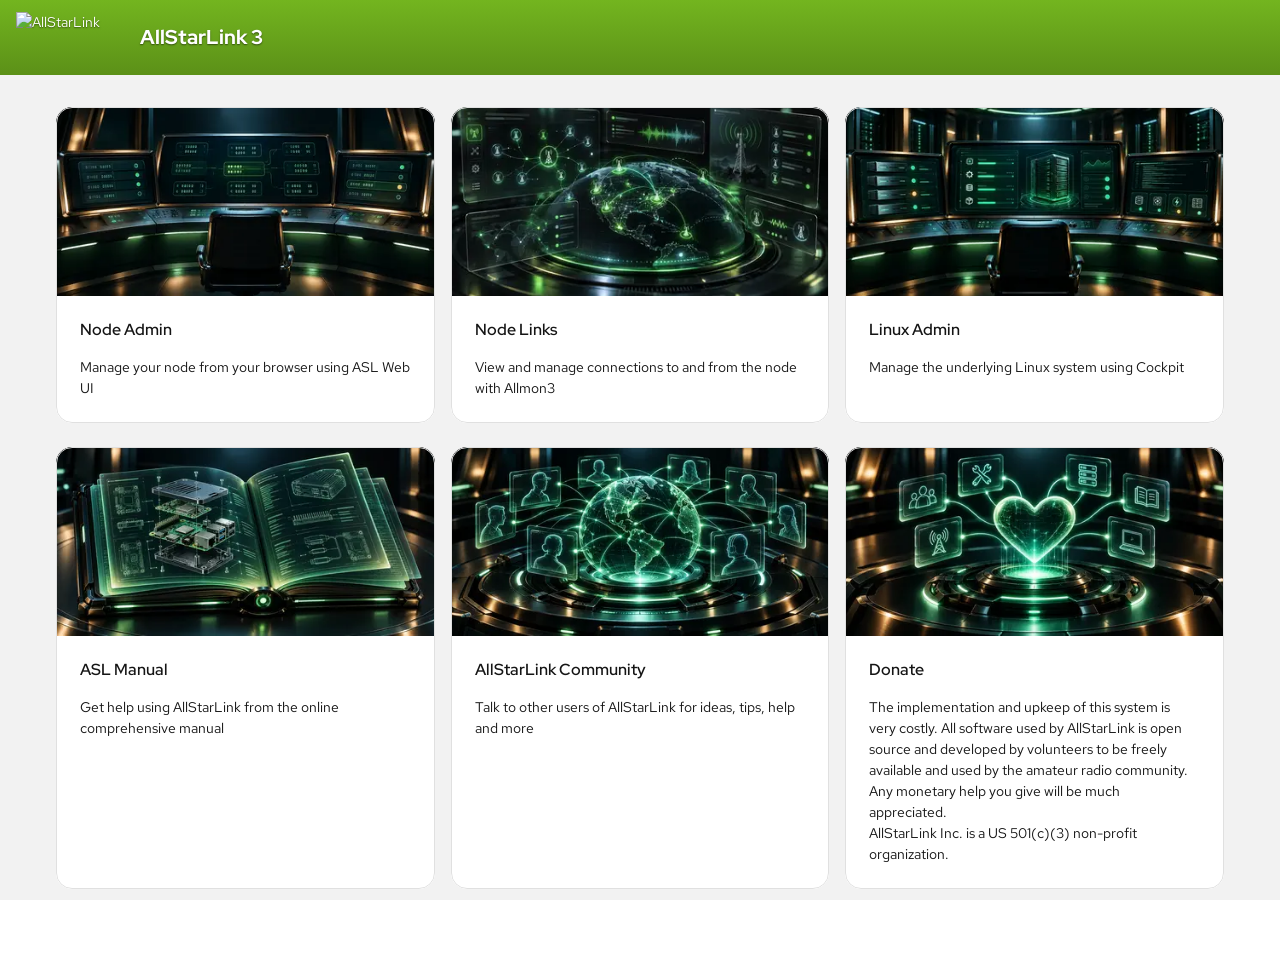
==== commit 5d183163: "change text" ====
--- a/src/web/index.html
+++ b/src/web/index.html
@@ -59,9 +59,9 @@
           <div class="pf-v6-c-card__title">
             <h2 class="pf-v6-c-card__title-text">AllStarLink Community</h2>
           </div>
-          <div class="pf-v6-c-card__body">Get help using AllStarLink from the online comprehensive manual</div>
+          <div class="pf-v6-c-card__body">Talk to other users of AllStarLink for ideas, tips, help and more</div>
         </a>
-  
+
         <a href="https://allstarlink.org/donate/" target="_blank" class="pf-v6-c-card asl-link-card">
           <img class="asl-card-img" src="img/donate-panel.webp" alt="">
           <div class="pf-v6-c-card__title">
@@ -75,7 +75,7 @@
             <p>AllStarLink Inc. is a US 501(c)(3) non-profit organization.</p>
           </div>
         </a>
- 
+
       </div>
     </main>
 
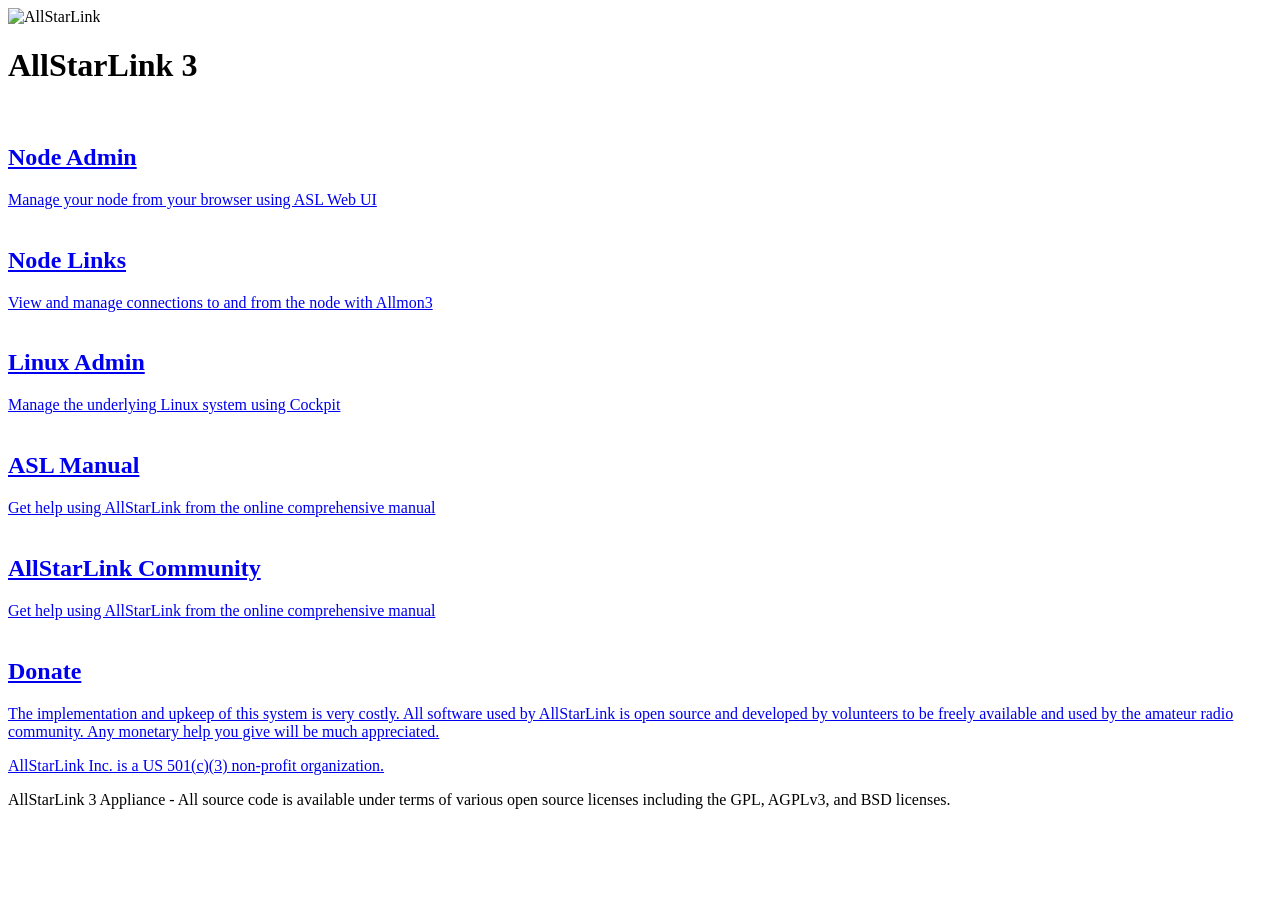
==== commit 07627ee5: "Restore /var/www/html as DocumentRoot; move appliance assets to /asl3/ The /var/www/html fallback (#" ====
--- a/src/web/index.html
+++ b/src/web/index.html
@@ -6,21 +6,21 @@
     <meta name="description" content="">
     <meta name="author" content="AllStarLink Inc.">
     <title>AllStarLink Dashboard</title>
-    <link href="css/patternfly.css" rel="stylesheet">
-    <link href="css/asl.css" rel="stylesheet">
-    <link rel="icon" type="image/x-icon" href="img/allstar-logo-small.png">
-    <script src="js/theme.js"></script>
+    <link href="/asl3/css/patternfly.css" rel="stylesheet">
+    <link href="/asl3/css/asl.css" rel="stylesheet">
+    <link rel="icon" type="image/x-icon" href="/asl3/img/allstar-logo-small.png">
+    <script src="/asl3/js/theme.js"></script>
   </head>
   <body>
     <header class="asl-masthead">
-      <img src="img/allstar-logo-small.png" alt="AllStarLink" width="129" height="60">
+      <img src="/asl3/img/allstar-logo-small.png" alt="AllStarLink" width="129" height="60">
       <h1 class="asl-masthead-title">AllStarLink 3</h1>
     </header>
 
     <main class="asl-main">
       <div class="pf-v6-l-gallery pf-m-gutter asl-gallery">
         <a id="aslwebui-link" href="#ASLWEBUI" class="pf-v6-c-card asl-link-card">
-          <img class="asl-card-img" src="img/admin-panel.webp" alt="">
+          <img class="asl-card-img" src="/asl3/img/admin-panel.webp" alt="">
           <div class="pf-v6-c-card__title">
             <h2 class="pf-v6-c-card__title-text">Node Admin</h2>
           </div>
@@ -28,7 +28,7 @@
         </a>
 
         <a id="allmon3-link" href="#ALLMON3" class="pf-v6-c-card asl-link-card">
-          <img class="asl-card-img" src="img/allmon-panel.webp" alt="">
+          <img class="asl-card-img" src="/asl3/img/allmon-panel.webp" alt="">
           <div class="pf-v6-c-card__title">
             <h2 class="pf-v6-c-card__title-text">Node Links</h2>
           </div>
@@ -36,7 +36,7 @@
         </a>
 
         <a id="cockpit-link" href="#COCKPIT" target="_blank" class="pf-v6-c-card asl-link-card">
-          <img class="asl-card-img" src="img/cockpit-panel.webp" alt="">
+          <img class="asl-card-img" src="/asl3/img/cockpit-panel.webp" alt="">
           <div class="pf-v6-c-card__title">
             <h2 class="pf-v6-c-card__title-text">Linux Admin</h2>
           </div>
@@ -47,7 +47,7 @@
       <div class="pf-v6-l-gallery pf-m-gutter asl-gallery">
 
         <a href="https://allstarlink.github.io" target="_blank" class="pf-v6-c-card asl-link-card">
-          <img class="asl-card-img" src="img/manual-panel.webp" alt="">
+          <img class="asl-card-img" src="/asl3/img/manual-panel.webp" alt="">
           <div class="pf-v6-c-card__title">
             <h2 class="pf-v6-c-card__title-text">ASL Manual</h2>
           </div>
@@ -55,15 +55,15 @@
         </a>
 
         <a href="https://community.allstarlink.org" target="_blank" class="pf-v6-c-card asl-link-card">
-          <img class="asl-card-img" src="img/community-panel.webp" alt="">
+          <img class="asl-card-img" src="/asl3/img/community-panel.webp" alt="">
           <div class="pf-v6-c-card__title">
             <h2 class="pf-v6-c-card__title-text">AllStarLink Community</h2>
           </div>
-          <div class="pf-v6-c-card__body">Talk to other users of AllStarLink for ideas, tips, help and more</div>
+          <div class="pf-v6-c-card__body">Get help using AllStarLink from the online comprehensive manual</div>
         </a>
-
+  
         <a href="https://allstarlink.org/donate/" target="_blank" class="pf-v6-c-card asl-link-card">
-          <img class="asl-card-img" src="img/donate-panel.webp" alt="">
+          <img class="asl-card-img" src="/asl3/img/donate-panel.webp" alt="">
           <div class="pf-v6-c-card__title">
             <h2 class="pf-v6-c-card__title-text">Donate</h2>
           </div>
@@ -75,7 +75,7 @@
             <p>AllStarLink Inc. is a US 501(c)(3) non-profit organization.</p>
           </div>
         </a>
-
+ 
       </div>
     </main>
 
@@ -84,6 +84,6 @@
         of various open source licenses including the GPL, AGPLv3, and BSD licenses.</p>
     </footer>
 
-    <script src="js/index.js"></script>
+    <script src="/asl3/js/index.js"></script>
   </body>
 </html>
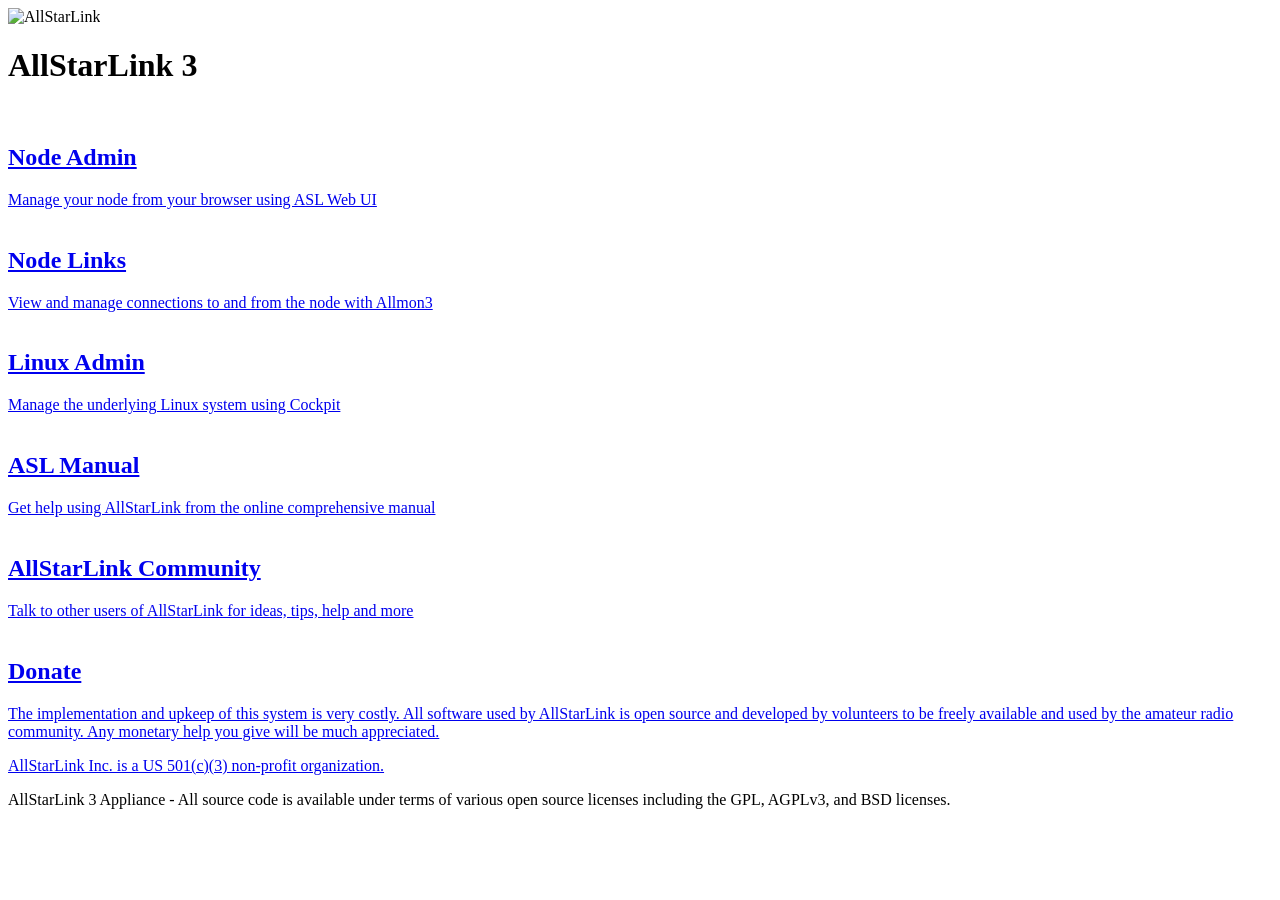
==== commit 81a74be3: "Restore /var/www/html as DocumentRoot; move appliance assets to /asl3/ The /var/www/html fallback (#" ====
--- a/src/web/index.html
+++ b/src/web/index.html
@@ -59,9 +59,9 @@
           <div class="pf-v6-c-card__title">
             <h2 class="pf-v6-c-card__title-text">AllStarLink Community</h2>
           </div>
-          <div class="pf-v6-c-card__body">Get help using AllStarLink from the online comprehensive manual</div>
+          <div class="pf-v6-c-card__body">Talk to other users of AllStarLink for ideas, tips, help and more</div>
         </a>
-  
+
         <a href="https://allstarlink.org/donate/" target="_blank" class="pf-v6-c-card asl-link-card">
           <img class="asl-card-img" src="/asl3/img/donate-panel.webp" alt="">
           <div class="pf-v6-c-card__title">
@@ -75,7 +75,7 @@
             <p>AllStarLink Inc. is a US 501(c)(3) non-profit organization.</p>
           </div>
         </a>
- 
+
       </div>
     </main>
 
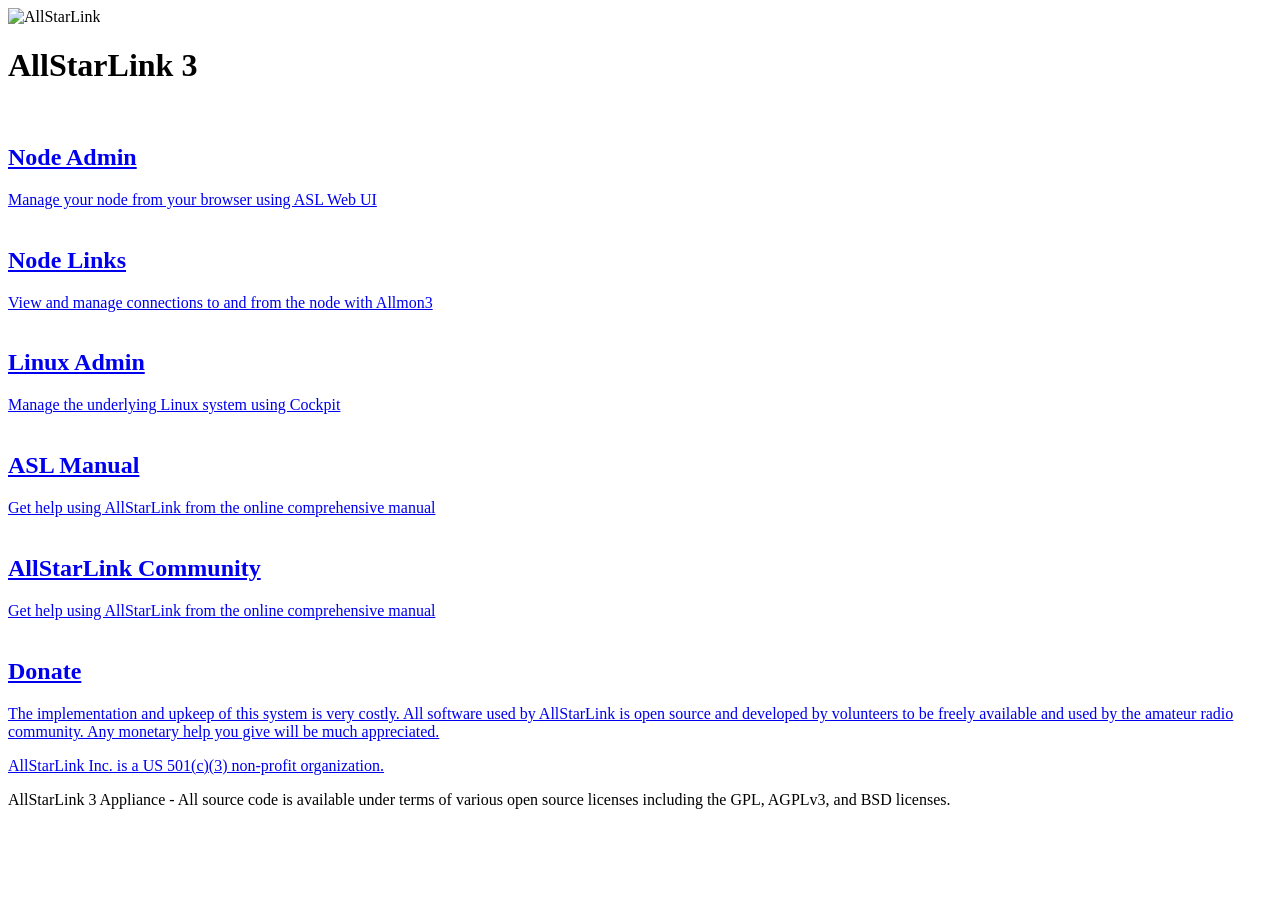
==== commit 961c3fec: "Restore /var/www/html as DocumentRoot; move appliance assets to /asl3/ (#24) The /var/www/html fallb" ====
--- a/src/web/index.html
+++ b/src/web/index.html
@@ -59,9 +59,9 @@
           <div class="pf-v6-c-card__title">
             <h2 class="pf-v6-c-card__title-text">AllStarLink Community</h2>
           </div>
-          <div class="pf-v6-c-card__body">Talk to other users of AllStarLink for ideas, tips, help and more</div>
+          <div class="pf-v6-c-card__body">Get help using AllStarLink from the online comprehensive manual</div>
         </a>
-
+  
         <a href="https://allstarlink.org/donate/" target="_blank" class="pf-v6-c-card asl-link-card">
           <img class="asl-card-img" src="/asl3/img/donate-panel.webp" alt="">
           <div class="pf-v6-c-card__title">
@@ -75,7 +75,7 @@
             <p>AllStarLink Inc. is a US 501(c)(3) non-profit organization.</p>
           </div>
         </a>
-
+ 
       </div>
     </main>
 
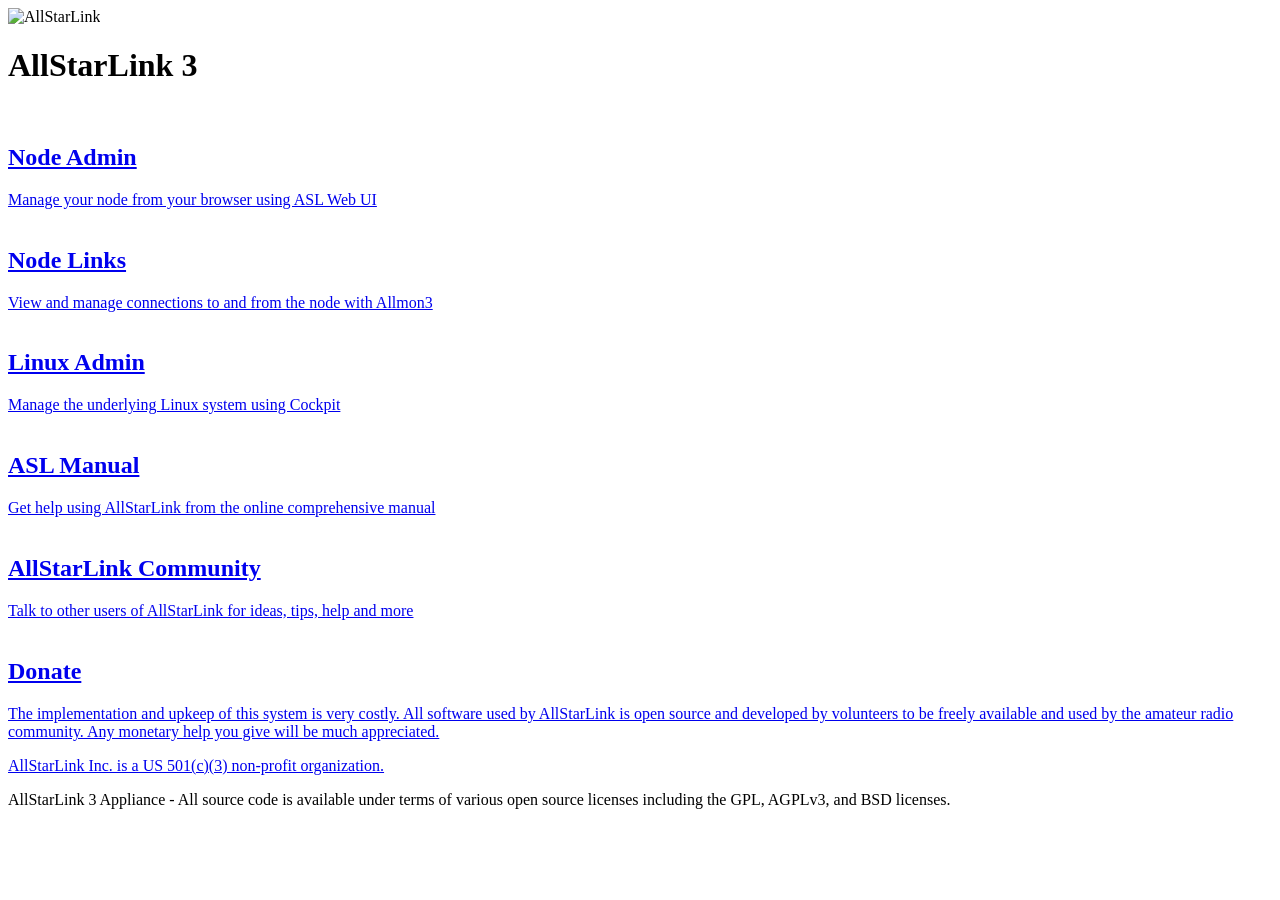
==== commit e04257f2: "Fix text for Community Panel - Fix #21 (#23) * change text  * Restore /var/www/html as DocumentRoot;" ====
--- a/src/web/index.html
+++ b/src/web/index.html
@@ -59,9 +59,9 @@
           <div class="pf-v6-c-card__title">
             <h2 class="pf-v6-c-card__title-text">AllStarLink Community</h2>
           </div>
-          <div class="pf-v6-c-card__body">Get help using AllStarLink from the online comprehensive manual</div>
+          <div class="pf-v6-c-card__body">Talk to other users of AllStarLink for ideas, tips, help and more</div>
         </a>
-  
+
         <a href="https://allstarlink.org/donate/" target="_blank" class="pf-v6-c-card asl-link-card">
           <img class="asl-card-img" src="/asl3/img/donate-panel.webp" alt="">
           <div class="pf-v6-c-card__title">
@@ -75,7 +75,7 @@
             <p>AllStarLink Inc. is a US 501(c)(3) non-profit organization.</p>
           </div>
         </a>
- 
+
       </div>
     </main>
 
